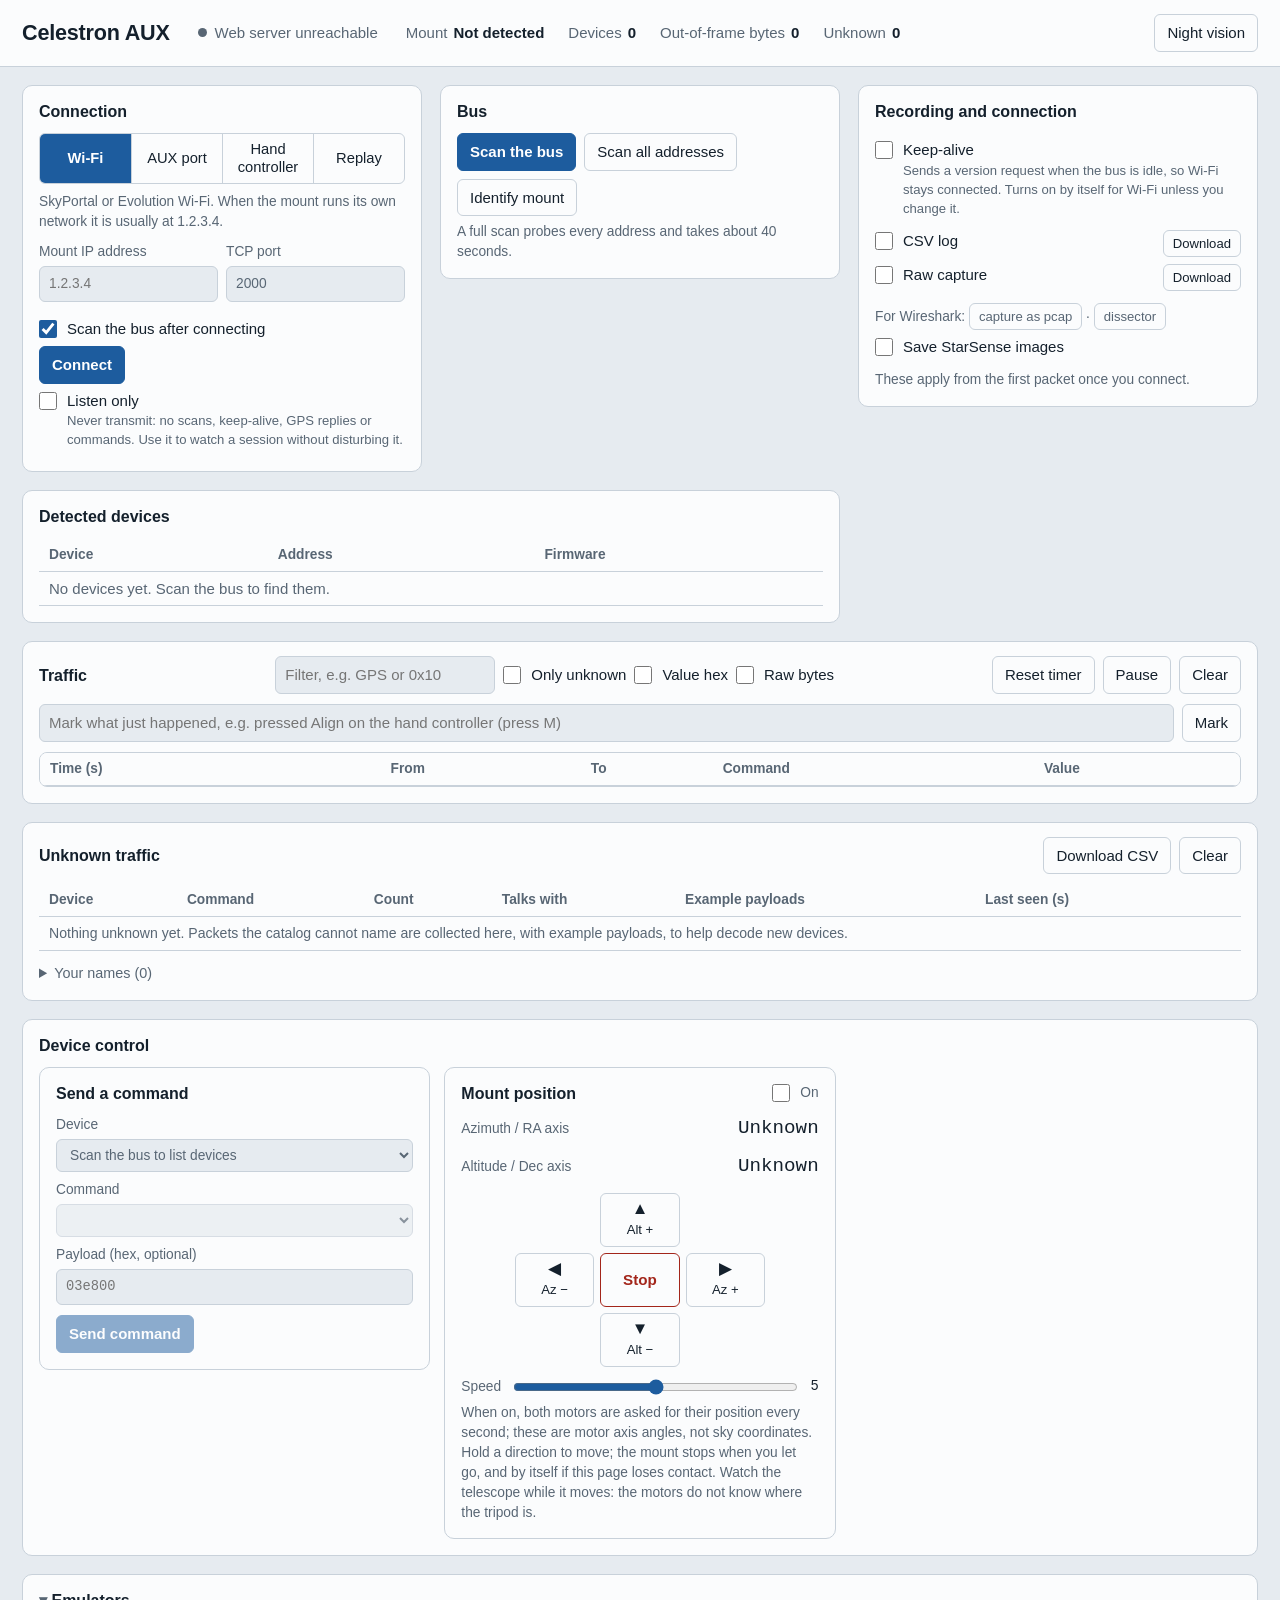
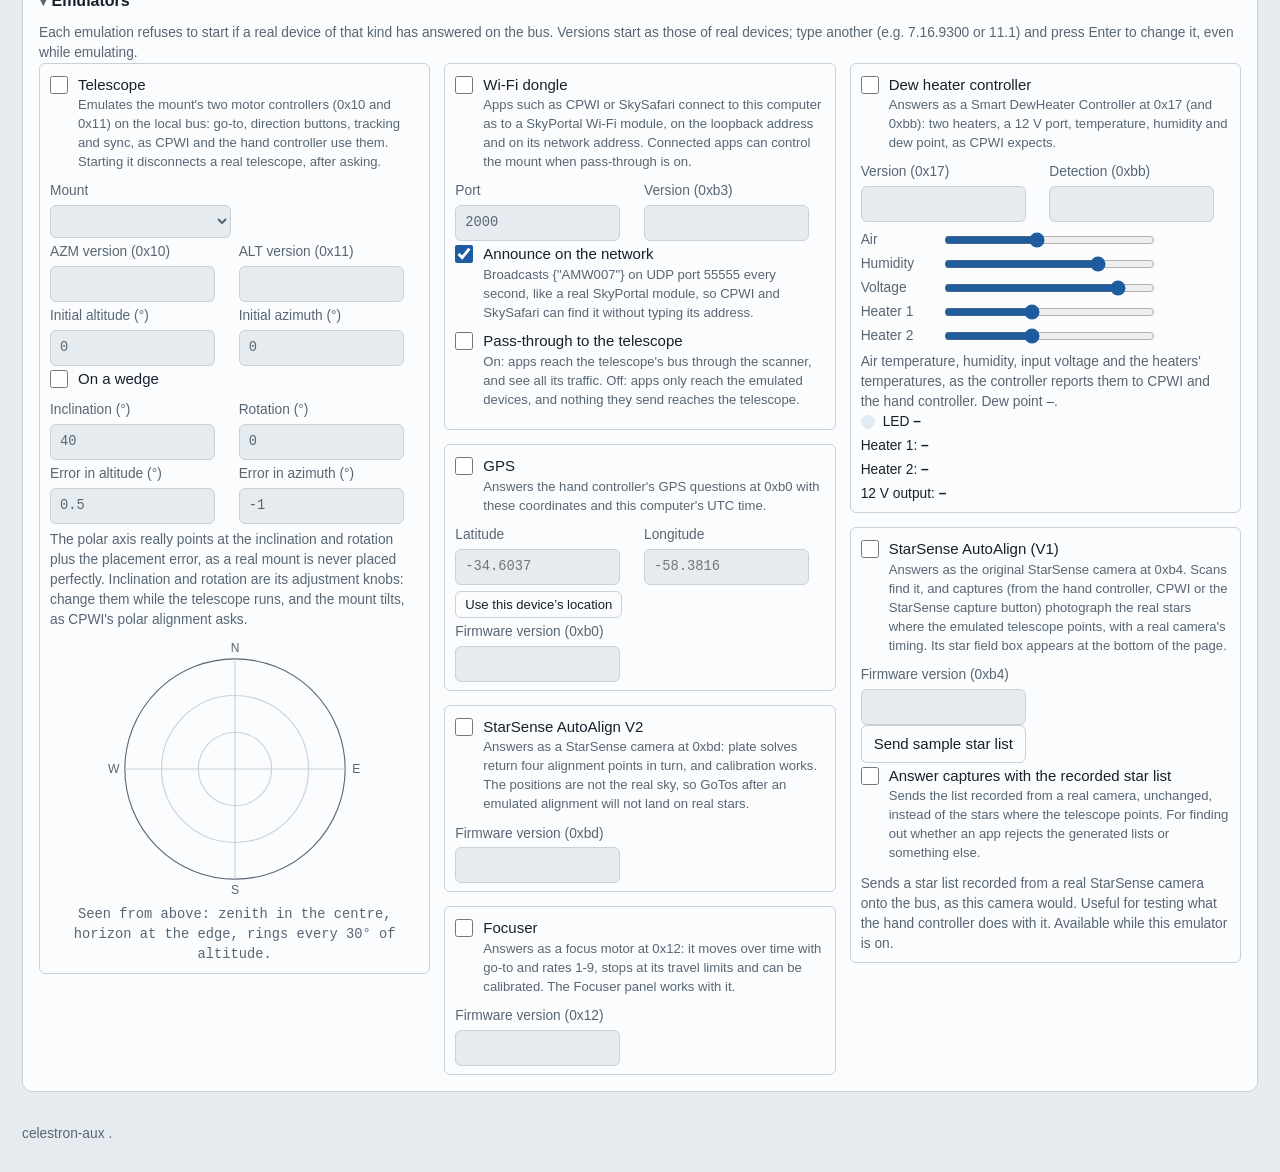
==== celestron_aux/web/static/index.html @ f6083493 "Spheres: compare the emulators' own state with their data on the bus With emulators running, the bus" ====
<!doctype html>
<html lang="en">
<head>
<meta charset="utf-8">
<meta name="viewport" content="width=device-width, initial-scale=1">
<title>Celestron AUX</title>
<style>
  :root {
    color-scheme: light;
    --bg: #e6ebf0;
    --panel: #fbfcfd;
    --ink: #14202c;
    --muted: #586674;
    --line: #c8d1da;
    --accent: #1d5c9e;
    --accent-ink: #ffffff;
    --danger: #a3261b;
    --sky: #0c1828;
    --sky-grid: rgba(150, 180, 215, 0.16);
    --star: #f6f0cf;
    --flag: #9a6200;
    --flag-bg: rgba(214, 150, 20, 0.12);
    --sans: -apple-system, BlinkMacSystemFont, "Segoe UI", Roboto, "Helvetica Neue", Arial, sans-serif;
    --mono: ui-monospace, "SF Mono", Menlo, Consolas, "Liberation Mono", monospace;
    --radius-control: 6px;
    --radius-panel: 10px;
  }
  @media (prefers-color-scheme: dark) {
    :root:not([data-theme="night"]) {
      color-scheme: dark;
      --bg: #0d131a;
      --panel: #141c25;
      --ink: #d9e2ea;
      --muted: #8a98a6;
      --line: #263342;
      --accent: #6ea8e6;
      --accent-ink: #0b1420;
      --danger: #ff8a7a;
      --sky: #04080e;
      --sky-grid: rgba(120, 160, 210, 0.14);
      --star: #fbf6dc;
      --flag: #e8b04f;
      --flag-bg: rgba(232, 176, 79, 0.10);
    }
  }
  /* Red-only palette that keeps the observer's eyes dark-adapted. */
  :root[data-theme="night"] {
    color-scheme: dark;
    --bg: #080000;
    --panel: #120202;
    --ink: #ff5b4a;
    --muted: #a5372c;
    --line: #3b0c08;
    --accent: #ff3a28;
    --accent-ink: #120202;
    --danger: #ff9a8c;
    --sky: #040000;
    --sky-grid: rgba(255, 60, 40, 0.14);
    --star: #ff6a58;
    --flag: #ff8a70;
    --flag-bg: rgba(255, 58, 40, 0.10);
  }

  * { box-sizing: border-box; }
  [hidden] { display: none !important; }
  html { background: var(--bg); }
  body {
    margin: 0;
    background: var(--bg);
    color: var(--ink);
    font: 15px/1.45 var(--sans);
  }
  button, input, select { font: inherit; color: inherit; }
  :focus-visible { outline: 2px solid var(--accent); outline-offset: 2px; }

  .bar {
    display: flex;
    flex-wrap: wrap;
    align-items: center;
    gap: 12px 28px;
    padding: 14px 22px;
    border-bottom: 1px solid var(--line);
    background: var(--panel);
  }
  .bar h1 { margin: 0; font-size: 1.35rem; font-weight: 750; letter-spacing: -0.01em; }
  .conn { display: flex; align-items: center; gap: 8px; color: var(--muted); }
  .conn::before {
    content: ""; width: 9px; height: 9px; border-radius: 50%;
    background: var(--muted);
  }
  .conn.up::before { background: #2f9e57; }
  :root[data-theme="night"] .conn.up::before { background: var(--accent); }
  .facts { display: flex; flex-wrap: wrap; gap: 4px 24px; margin: 0; }
  .facts div { display: flex; gap: 6px; align-items: baseline; }
  .facts dt { color: var(--muted); }
  .facts dd { margin: 0; font-weight: 600; font-variant-numeric: tabular-nums; }
  .bar .theme { margin-left: auto; }

  .layout {
    display: flex; flex-direction: column; gap: 18px;
    padding: 18px 22px 28px; max-width: 1600px; margin: 0 auto;
  }
  .top-row { display: grid; grid-template-columns: repeat(auto-fit, minmax(260px, 1fr)); gap: 18px; align-items: start; }
  .top-row .devices { grid-column: span 2; }
  .group-grid { display: grid; grid-template-columns: repeat(auto-fill, minmax(320px, 1fr)); gap: 14px; align-items: start; }
  .group .group-grid > .panel, .group .group-grid > .emulated-device { background: transparent; margin: 0; }
  /* Emulator cards differ a lot in height: columns let short ones fill the gaps beside tall ones. */
  #emulators-box .group-grid { display: block; columns: 320px; column-gap: 14px; }
  #emulators-box .group-grid > .emulated-device { break-inside: avoid; margin: 0 0 14px; }
  .group h2 { margin-bottom: 12px; }
  #emulators-box > summary { list-style: none; cursor: pointer; }
  #emulators-box > summary::-webkit-details-marker { display: none; }
  #emulators-box > summary h2::before { content: "▾ "; color: var(--muted); }
  #emulators-box:not([open]) > summary h2::before { content: "▸ "; }
  #emulators-box:not([open]) > summary h2 { margin-bottom: 0; }
  #emulators-count { font-weight: 400; color: var(--muted); font-size: 0.9rem; }
  @media (max-width: 860px) {
    .layout { padding: 14px; }
    .top-row .devices { grid-column: auto; }
  }

  .panel {
    background: var(--panel);
    border: 1px solid var(--line);
    border-radius: var(--radius-panel);
    padding: 14px 16px 16px;
  }
  .panel h2 { margin: 0 0 10px; font-size: 1rem; font-weight: 700; }
  .hint { margin: 6px 0 0; color: var(--muted); font-size: 0.86rem; }

  .buttons { display: flex; flex-wrap: wrap; gap: 8px; }
  button {
    border: 1px solid var(--line);
    background: transparent;
    border-radius: var(--radius-control);
    padding: 7px 12px;
    cursor: pointer;
  }
  button:hover:not(:disabled) { border-color: var(--accent); }
  button.primary { background: var(--accent); border-color: var(--accent); color: var(--accent-ink); font-weight: 600; }
  button:disabled { opacity: 0.5; cursor: default; }
  /* Filled buttons would be the brightest thing on screen at night; keep them dim. */
  :root[data-theme="night"] button.primary { background: #3d0905; color: var(--ink); }

  .switch { display: flex; align-items: flex-start; gap: 10px; padding: 6px 0; cursor: pointer; }
  .switch input { width: 18px; height: 18px; margin: 2px 0 0; accent-color: var(--accent); flex: none; }
  .switch small { display: block; color: var(--muted); font-size: 0.82rem; overflow-wrap: anywhere; }

  .fields { display: grid; grid-template-columns: 1fr 1fr; gap: 8px; margin-bottom: 10px; }
  .fields.single { grid-template-columns: 1fr; }
  label.field { display: flex; flex-direction: column; gap: 4px; font-size: 0.86rem; color: var(--muted); }
  input[type="text"], input[type="number"], select {
    width: 100%;
    border: 1px solid var(--line);
    border-radius: var(--radius-control);
    background: var(--bg);
    padding: 7px 9px;
    min-width: 0;
  }
  .mono { font-family: var(--mono); }

  .modes { display: flex; border: 1px solid var(--line); border-radius: var(--radius-control); overflow: hidden; margin-bottom: 8px; }
  .modes label { flex: 1; position: relative; display: flex; }
  .modes input { position: absolute; opacity: 0; pointer-events: none; }
  .modes span { flex: 1; display: flex; align-items: center; justify-content: center; text-align: center; padding: 7px 6px; cursor: pointer; font-size: 0.92rem; line-height: 1.2; }
  .modes label + label span { border-left: 1px solid var(--line); }
  .modes input:checked + span { background: var(--accent); color: var(--accent-ink); font-weight: 600; }
  .modes input:focus-visible + span { outline: 2px solid var(--accent); outline-offset: -2px; }
  :root[data-theme="night"] .modes input:checked + span { background: #3d0905; color: var(--ink); }
  .port-row { display: flex; gap: 8px; align-items: center; justify-content: space-between; margin: 6px 0 2px; }
  .port-row .hint { margin: 0; }
  #mode-hint { margin: 0 0 10px; }
  #connected-text { margin: 0 0 10px; overflow-wrap: anywhere; }

  .sky-frame {
    position: relative;
    aspect-ratio: 4 / 3;
    border-radius: 8px;
    overflow: hidden;
    background: var(--sky);
  }
  .sky-frame canvas { width: 100%; height: 100%; display: block; }
  .sky-empty {
    position: absolute; inset: 0;
    display: flex; align-items: center; justify-content: center;
    padding: 24px; text-align: center;
    color: #8d9cb0;
  }
  :root[data-theme="night"] .sky-empty { color: var(--muted); }
  .sky-head { display: flex; justify-content: space-between; gap: 12px; align-items: baseline; flex-wrap: wrap; }
  .sky-head p { margin: 0 0 10px; color: var(--muted); font-size: 0.9rem; }
  #ss-captures h3 { margin: 18px 0 4px; font-size: 1rem; }
  .spheres { display: grid; grid-template-columns: repeat(2, minmax(0, 1fr)); gap: 14px; }
  @media (max-width: 700px) { .spheres { grid-template-columns: minmax(0, 1fr); } }
  .spheres figure { margin: 0; }
  .spheres svg { width: 100%; height: auto; display: block; touch-action: none; cursor: grab; border-radius: 8px; background: #070b16; }
  .spheres figcaption { font-size: 0.84rem; color: var(--muted); margin-top: 6px; min-height: 2.6em; }
  .sphere-source { display: flex; align-items: center; gap: 12px; flex-wrap: wrap; margin: 0 0 12px; }
  .source-tag { font-size: 0.8rem; font-weight: 600; padding: 3px 10px; border-radius: 999px; white-space: nowrap; }
  .source-tag.emulator { color: #FAC775; background: rgba(239,159,39,0.14); border: 1px solid rgba(239,159,39,0.45); }
  .source-tag.bus { color: #B5D4F4; background: rgba(55,138,221,0.16); border: 1px solid rgba(55,138,221,0.5); }
  .source-tag.real { color: #9FE1CB; background: rgba(93,202,165,0.14); border: 1px solid rgba(93,202,165,0.45); }
  .sphere-source small { color: var(--muted); font-size: 0.84rem; flex: 1; min-width: 200px; }
  .source-slide { position: relative; display: inline-grid; grid-template-columns: 1fr 1fr; padding: 3px; border-radius: 999px;
                  background: #0b1020; border: 1px solid var(--border, #2a3247); }
  .source-slide button { position: relative; z-index: 1; border: 0; background: none; color: var(--muted); font: inherit;
                         font-size: 0.84rem; padding: 4px 14px; cursor: pointer; border-radius: 999px; }
  .source-slide button[aria-checked="true"] { color: #fff; }
  .source-slide .thumb { position: absolute; top: 3px; bottom: 3px; left: 3px; width: calc(50% - 3px); border-radius: 999px;
                         background: #7a5216; transition: transform 0.2s ease; }
  .source-slide.bus .thumb { transform: translateX(100%); background: #2b4f80; }
  .sphere-legend { display: flex; flex-wrap: wrap; gap: 14px; font-size: 0.84rem; color: var(--muted); margin: 10px 0; }
  .sphere-legend i { display: inline-block; width: 16px; height: 0; margin-right: 6px; vertical-align: 3px; }
  .sphere-legend i.square { width: 9px; height: 9px; border: 2px solid #EF9F27; vertical-align: -1px; }
  .sphere-legend i.arrow { border-top: 2px solid #EF9F27; }
  .capture-grid { display: grid; grid-template-columns: repeat(2, minmax(0, 1fr)); gap: 14px; margin-top: 10px; }
  @media (max-width: 700px) { .capture-grid { grid-template-columns: minmax(0, 1fr); } }
  .capture-card { margin: 0; border: 1px solid var(--line); border-radius: 8px; padding: 8px; background: var(--panel); }
  .capture-card canvas { width: 100%; height: auto; aspect-ratio: 4 / 3; display: block; border-radius: 6px; }
  .capture-card figcaption { font-size: 0.84rem; color: var(--muted); margin: 6px 0; overflow-wrap: anywhere; }
  .capture-card figcaption b { color: var(--ink); }
  .capture-card .warn { color: var(--danger); }

  table { width: 100%; border-collapse: collapse; }
  th, td { text-align: left; padding: 6px 10px; border-bottom: 1px solid var(--line); vertical-align: top; }
  th { font-weight: 600; color: var(--muted); font-size: 0.86rem; background: var(--panel); }
  td.num, .addr { font-family: var(--mono); font-size: 0.86rem; }
  .addr { color: var(--muted); margin-left: 4px; }
  .empty-row td { color: var(--muted); }

  .toolbar { display: flex; flex-wrap: wrap; gap: 8px; align-items: center; margin-bottom: 10px; }
  .toolbar h2 { margin: 0 auto 0 0; }
  .toolbar input[type="text"] { width: 220px; }
  .log { max-height: 60vh; overflow: auto; overflow-anchor: none; border: 1px solid var(--line); border-radius: 8px; }
  #to-latest { border-color: var(--accent); color: var(--accent); }
  .log thead th { position: sticky; top: 0; z-index: 1; }
  .log td { font-size: 0.88rem; }
  .log th, .log td { white-space: nowrap; }  /* one line per message */
  .log td.t { font-family: var(--mono); font-variant-numeric: tabular-nums; white-space: nowrap; color: var(--muted); }
  .log td.v { font-family: var(--mono); word-break: break-word; white-space: normal; min-width: 12ch; }
  .log .raw, .log .hex { font-family: var(--mono); color: var(--muted); word-break: break-all; display: none; }
  body.show-raw .log .raw, body.show-hex .log .hex { display: table-cell; }
  .dir { font-size: 0.78rem; padding: 1px 6px; border-radius: 4px; border: 1px solid var(--line); white-space: nowrap; }
  .dir.tx { border-color: var(--accent); color: var(--accent); }
  tr.corrupt td { color: var(--danger); }
  tr.note td { color: var(--muted); font-style: italic; }
  tr.unknown td { background: var(--flag-bg); }
  tr.unknown td:first-child { box-shadow: inset 3px 0 0 var(--flag); }
  .badge { font-size: 0.78rem; padding: 2px 8px; border-radius: 999px; border: 1px solid var(--flag); color: var(--flag); white-space: nowrap; }
  .setting-row { display: flex; align-items: flex-start; justify-content: space-between; gap: 8px; }
  .setting-row .switch { flex: 1; }
  .link-button { padding: 3px 9px; font-size: 0.82rem; margin-top: 6px; }
  #replay-fields input[type="file"] { width: 100%; font-size: 0.86rem; }
  .discoveries td { font-size: 0.88rem; }
  .discoveries .payloads { font-family: var(--mono); font-size: 0.82rem; color: var(--muted); white-space: normal; word-break: break-all; }
  .discoveries .payloads b { font-family: var(--sans); font-weight: 600; color: var(--ink); }
  .discoveries-wrap { overflow-x: auto; }

  .positions { display: grid; gap: 10px; margin: 0 0 6px; }
  .positions div { display: grid; grid-template-columns: 1fr auto; align-items: baseline; column-gap: 8px; }
  .positions dt { color: var(--muted); font-size: 0.86rem; }
  .positions dd { margin: 0; font-family: var(--mono); font-size: 1.2rem; font-variant-numeric: tabular-nums; text-align: right; }
  .positions .age { grid-column: 1 / -1; font-family: var(--sans); font-size: 0.78rem; color: var(--muted); }
  .pad {
    display: grid;
    grid-template-columns: repeat(3, 1fr);
    grid-template-areas: ". up ." "left stop right" ". down .";
    gap: 6px;
    max-width: 250px;
    margin: 12px auto 10px;
    border-radius: var(--radius-control);
  }
  .pad button {
    min-height: 54px;
    display: flex; flex-direction: column; align-items: center; justify-content: center; gap: 2px;
    font-size: 0.82rem;
    touch-action: none; user-select: none; -webkit-user-select: none;
  }
  .pad .arrow { font-size: 1.05rem; line-height: 1; }
  .pad-up { grid-area: up; } .pad-down { grid-area: down; } .pad-left { grid-area: left; } .pad-right { grid-area: right; }
  .pad-stop { grid-area: stop; border-color: var(--danger); color: var(--danger); font-weight: 700; font-size: 0.95rem !important; }
  .pad button.active { background: var(--accent); border-color: var(--accent); color: var(--accent-ink); }
  :root[data-theme="night"] .pad button.active { background: #3d0905; color: var(--ink); }
  .rate-row { display: flex; align-items: center; gap: 10px; font-size: 0.86rem; color: var(--muted); }
  .rate-row input { flex: 1; accent-color: var(--accent); }
  .rate-row output { font-family: var(--mono); color: var(--ink); min-width: 1ch; }

  .panel-head { display: flex; align-items: center; justify-content: space-between; gap: 10px; margin-bottom: 10px; }
  .panel-head h2 { margin: 0; }
  .panel-head .switch { padding: 0; align-items: center; font-size: 0.86rem; color: var(--muted); }
  .panel-head .switch input { margin: 0; }
  .inactive { opacity: 0.45; }
  .readouts { display: grid; gap: 6px; margin: 0; }
  .readouts div { display: flex; justify-content: space-between; align-items: baseline; gap: 10px; }
  .readouts dt { color: var(--muted); font-size: 0.86rem; }
  .readouts dd { margin: 0; font-family: var(--mono); font-variant-numeric: tabular-nums; text-align: right; white-space: nowrap; }

  .focus-row { display: grid; grid-template-columns: 1fr 1fr 1fr; gap: 6px; margin: 12px 0 10px; }
  .focus-row button { min-height: 48px; font-size: 1.2rem; touch-action: none; user-select: none; -webkit-user-select: none; }
  .focus-row button.active { background: var(--accent); border-color: var(--accent); color: var(--accent-ink); }
  :root[data-theme="night"] .focus-row button.active { background: #3d0905; color: var(--ink); }
  .focus-row .pad-stop { grid-area: auto; font-size: 0.95rem; }
  .goto-row { display: flex; gap: 8px; align-items: flex-end; margin-top: 10px; }
  .goto-row .field { flex: 1; }
  .mark-row { display: flex; gap: 8px; margin-bottom: 10px; }
  .mark-row input { flex: 1; }
  tr.mark td { font-weight: 600; color: var(--ink); }
  tr.mark td:first-child { box-shadow: inset 3px 0 0 var(--accent); }
  .mark-badge { font-size: 0.78rem; padding: 1px 6px; border-radius: 4px; background: var(--accent); color: var(--accent-ink); }
  :root[data-theme="night"] .mark-badge { background: #3d0905; color: var(--ink); }
  .name-editor td { background: var(--bg); }
  .name-editor .fields { grid-template-columns: repeat(auto-fit, minmax(180px, 1fr)); margin: 4px 0 8px; }
  .names-list { margin-top: 12px; }
  .names-list summary { cursor: pointer; color: var(--muted); font-size: 0.9rem; }
  .names-list table { margin-top: 6px; }
  .warning { color: var(--danger); }

  .emulated-device { border: 1px solid var(--line); border-radius: var(--radius-control); padding: 8px 10px; margin-bottom: 8px; }
  .emulated-device .switch { padding-top: 2px; }
  .field.version { margin-top: 4px; }
  .field.version input { font-family: var(--mono); max-width: 12em; }
  .emulated-device .fields { margin: 0; }
  .dir.wifi { border-color: var(--flag); color: var(--flag); }
  .dew-controls { margin-top: 8px; }
  .dew-heater { border-top: 1px solid var(--line); padding-top: 8px; margin-top: 8px; }
  #dew-controls > .panel-head { border-top: 1px solid var(--line); padding-top: 8px; margin-top: 8px; }
  .dew-slider { display: grid; grid-template-columns: 5.2em 1fr 4.6em; margin: 4px 0; }
  .dew-slider input { min-width: 0; }
  .dew-slider output { text-align: right; white-space: nowrap; }
  .dew-status { display: grid; grid-template-columns: auto 1fr; gap: 4px 8px; align-items: center; font-size: 0.86rem; }
  .dew-status span:nth-child(n+3) { grid-column: 1 / -1; }
  .dew-led { width: 14px; height: 14px; border-radius: 50%; border: 1px solid var(--accent);
             background: var(--accent); opacity: 0.1; transition: opacity 0.2s, box-shadow 0.2s; }
  #mount-sky { display: block; width: 100%; max-width: 260px; margin: 10px auto 4px; }
  #mount-sky .ring { fill: none; stroke: var(--line); }
  #mount-sky .horizon { fill: var(--panel-2, transparent); stroke: var(--muted); }
  #mount-sky .label { fill: var(--muted); font-size: 11px; text-anchor: middle; dominant-baseline: central; }
  #mount-sky .trail { fill: none; stroke: var(--accent); stroke-width: 1.5; opacity: 0.6; }
  #mount-sky .scope { fill: var(--accent); }
  #mount-sky .scope.below { fill: none; stroke: var(--accent); stroke-width: 2; }
  #mount-sky .target { fill: none; stroke: var(--flag); stroke-width: 2; }
  #mount-readout { text-align: center; font-family: var(--mono); }
  .emulated-device h3 { margin: 2px 0 8px; font-size: 1rem; font-weight: 400; }

  .site-footer {
    max-width: 1500px;
    margin: 0 auto;
    padding: 4px 22px 28px;
    color: var(--muted);
    font-size: 0.86rem;
  }
  .site-footer p { margin: 0; }

  .toast {
    position: fixed; left: 50%; bottom: 18px; transform: translateX(-50%);
    max-width: min(560px, calc(100vw - 32px));
    background: var(--ink); color: var(--panel);
    padding: 10px 16px; border-radius: 8px;
    opacity: 0; pointer-events: none;
    transition: opacity 0.2s;
  }
  .toast.visible { opacity: 1; }
  .toast.error { background: var(--danger); color: #fff; }
  @media (prefers-reduced-motion: reduce) { .toast { transition: none; } }
</style>
</head>
<body>
<header class="bar">
  <h1>Celestron AUX</h1>
  <span id="conn" class="conn">Not connected</span>
  <dl class="facts">
    <div><dt>Mount</dt><dd id="mount">Not detected</dd></div>
    <div><dt>Devices</dt><dd id="device-count">0</dd></div>
    <div><dt>Out-of-frame bytes</dt><dd id="oof">0</dd></div>
    <div><dt>Unknown</dt><dd id="unknown-count">0</dd></div>
  </dl>
  <span id="listen-badge" class="badge" hidden>Listen only</span>
  <button id="theme" class="theme" type="button" aria-pressed="false">Night vision</button>
</header>

<main class="layout">
  <div class="top-row">
<section class="panel" aria-labelledby="connection-title">
      <h2 id="connection-title">Connection</h2>
      <div id="connect-form">
        <div class="modes" role="radiogroup" aria-label="How this computer reaches the mount">
          <label><input type="radio" name="mode" value="wifi" checked><span>Wi-Fi</span></label>
          <label><input type="radio" name="mode" value="serial"><span>AUX port</span></label>
          <label><input type="radio" name="mode" value="hc"><span>Hand controller</span></label>
          <label><input type="radio" name="mode" value="replay"><span>Replay</span></label>
        </div>
        <p id="mode-hint" class="hint"></p>
        <div id="wifi-fields" class="fields">
          <label class="field">Mount IP address<input id="wifi-host" type="text" inputmode="decimal" placeholder="1.2.3.4" autocomplete="off"></label>
          <label class="field">TCP port<input id="wifi-port" type="number" min="1" max="65535" value="2000"></label>
        </div>
        <div id="serial-fields" class="fields single" hidden>
          <label class="field">Serial port<select id="serial-select"></select></label>
          <label class="field" id="serial-other-field" hidden>Port name<input id="serial-other" class="mono" type="text" placeholder="COM3 or /dev/cu.usbserial-1" autocomplete="off"></label>
          <div class="port-row"><p id="ports-note" class="hint"></p><button id="refresh-ports" type="button">Refresh</button></div>
        </div>
        <div id="replay-fields" class="fields single" hidden>
          <label class="field">Capture file<input id="replay-file" type="file" accept=".txt,text/plain"></label>
          <label class="field">Speed<select id="replay-speed">
            <option value="1">Real time</option>
            <option value="4">4× faster</option>
            <option value="16">16× faster</option>
            <option value="1000">As fast as possible</option>
          </select></label>
        </div>
        <label class="switch" id="scan-on-connect-row"><input id="scan-on-connect" type="checkbox" checked><span>Scan the bus after connecting</span></label>
        <button id="connect" class="primary" type="button">Connect</button>
      </div>
      <div id="connected-view" hidden>
        <p id="connected-text"></p>
        <button id="disconnect" type="button">Disconnect</button>
      </div>
      <label class="switch"><input type="checkbox" data-setting="listen_only">
        <span>Listen only<small>Never transmit: no scans, keep-alive, GPS replies or commands. Use it to watch a session without disturbing it.</small></span></label>
    </section>
<section class="panel" aria-labelledby="bus-title">
      <h2 id="bus-title">Bus</h2>
      <div class="buttons">
        <button id="scan" class="primary" type="button" data-transmits>Scan the bus</button>
        <button id="scan-all" type="button" data-transmits>Scan all addresses</button>
        <button id="identify" type="button" data-transmits>Identify mount</button>
      </div>
      <p id="scan-note" class="hint">A full scan probes every address and takes about 40 seconds.</p>
    </section>
<section class="panel" aria-labelledby="switches-title">
      <h2 id="switches-title">Recording and connection</h2>
      <label class="switch"><input type="checkbox" data-setting="keepalive">
        <span>Keep-alive<small>Sends a version request when the bus is idle, so Wi-Fi stays connected. Turns on by itself for Wi-Fi unless you change it.</small></span></label>
      <div class="setting-row">
        <label class="switch"><input type="checkbox" data-setting="csv">
          <span>CSV log<small id="csv-path"></small></span></label>
        <button class="link-button" type="button" data-download="csv">Download</button>
      </div>
      <div class="setting-row">
        <label class="switch"><input type="checkbox" data-setting="raw">
          <span>Raw capture<small id="raw-path"></small></span></label>
        <button class="link-button" type="button" data-download="raw">Download</button>
      </div>
      <p class="hint">For Wireshark: <button class="link-button" type="button" data-download="pcap"
        title="The raw capture as a pcap file, one record per frame">capture as pcap</button> ·
        <button class="link-button" type="button" data-download="dissector"
        title="A Lua dissector that names devices and commands; copy it into Wireshark's personal Lua plugins folder">dissector</button></p>
      <label class="switch"><input type="checkbox" data-setting="images">
        <span>Save StarSense images<small id="image-dir"></small></span></label>
      <p id="pre-connect-hint" class="hint">These apply from the first packet once you connect.</p>
    </section>
<section class="panel devices" aria-labelledby="devices-title">
    <h2 id="devices-title">Detected devices</h2>
    <table>
      <thead><tr><th>Device</th><th>Address</th><th>Firmware</th></tr></thead>
      <tbody id="devices"><tr class="empty-row"><td colspan="3">No devices yet. Scan the bus to find them.</td></tr></tbody>
    </table>
  </section>
  </div>

<section class="panel traffic" aria-labelledby="traffic-title">
    <div class="toolbar">
      <h2 id="traffic-title">Traffic</h2>
      <input id="filter" type="text" placeholder="Filter, e.g. GPS or 0x10" aria-label="Filter traffic">
      <label class="switch"><input id="only-unknown" type="checkbox"><span>Only unknown</span></label>
      <label class="switch"><input id="show-hex" type="checkbox"><span>Value hex</span></label>
      <label class="switch"><input id="show-raw" type="checkbox"><span>Raw bytes</span></label>
      <button id="to-latest" type="button" style="visibility: hidden">Newer messages</button>
      <button id="reset-clock" type="button" data-needs-connection title="Restart the time column at zero">Reset timer</button>
      <button id="pause" type="button" aria-pressed="false">Pause</button>
      <button id="clear" type="button">Clear</button>
    </div>
    <div class="mark-row">
      <input id="mark-text" type="text" maxlength="200" autocomplete="off"
        placeholder="Mark what just happened, e.g. pressed Align on the hand controller (press M)" aria-label="Mark what just happened">
      <button id="mark" type="button">Mark</button>
    </div>
    <div id="log" class="log">
      <table>
        <thead><tr><th>Time (s)</th><th></th><th>From</th><th>To</th><th>Command</th><th>Value</th><th class="hex">Value (hex)</th><th class="raw">Raw</th></tr></thead>
        <tbody id="traffic"></tbody>
      </table>
    </div>
  </section>

<section class="panel unknown-panel" aria-labelledby="unknown-title">
    <div class="toolbar">
      <h2 id="unknown-title">Unknown traffic</h2>
      <button type="button" data-download="unknown">Download CSV</button>
      <button id="clear-unknown" type="button">Clear</button>
    </div>
    <div class="discoveries-wrap">
      <table class="discoveries">
        <thead><tr><th>Device</th><th>Command</th><th>Count</th><th>Talks with</th><th>Example payloads</th><th>Last seen (s)</th><th></th></tr></thead>
        <tbody id="discoveries"><tr class="empty-row"><td colspan="7">Nothing unknown yet. Packets the catalog cannot name are collected here, with example payloads, to help decode new devices.</td></tr></tbody>
      </table>
    </div>
    <details class="names-list">
      <summary>Your names (<span id="names-count">0</span>)</summary>
      <p id="names-path" class="hint"></p>
      <table>
        <thead><tr><th>Device</th><th>Command</th><th>Your name</th><th></th></tr></thead>
        <tbody id="names"><tr class="empty-row"><td colspan="4">None yet. Use Name it on unknown traffic.</td></tr></tbody>
      </table>
    </details>
  </section>

<section class="panel group" aria-labelledby="control-title">
  <h2 id="control-title">Device control</h2>
  <div class="group-grid">
<section class="panel" aria-labelledby="send-title">
      <h2 id="send-title">Send a command</h2>
      <div class="fields single">
        <label class="field">Device<select id="send-device"><option value="">Scan the bus to list devices</option></select></label>
        <label class="field">Command<select id="send-command" disabled></select></label>
        <label class="field" id="custom-command-field" hidden>Command code (hex)<input id="custom-command" class="mono" type="text" placeholder="05" autocomplete="off"></label>
        <label class="field">Payload (hex, optional)<input id="payload" class="mono" type="text" placeholder="03e800" autocomplete="off"></label>
      </div>
      <button id="send" class="primary" type="button" disabled>Send command</button>
    </section>
<section class="panel" aria-labelledby="motion-title">
      <div class="panel-head">
        <h2 id="motion-title">Mount position</h2>
        <label class="switch"><input type="checkbox" data-setting="motion_enabled"><span>On</span></label>
      </div>
      <div id="motion-body">
      <dl class="positions">
        <div><dt>Azimuth / RA axis</dt><dd id="pos-azm">Unknown</dd><dd class="age" id="age-azm"></dd></div>
        <div><dt>Altitude / Dec axis</dt><dd id="pos-alt">Unknown</dd><dd class="age" id="age-alt"></dd></div>
      </dl>
      <div id="pad" class="pad" tabindex="0" role="group" aria-label="Move the mount. Hold a direction, or use the arrow keys while this pad has focus.">
        <button class="pad-up" type="button" data-axis="alt" data-dir="1" data-transmits><span class="arrow" aria-hidden="true">▲</span>Alt +</button>
        <button class="pad-left" type="button" data-axis="azm" data-dir="-1" data-transmits><span class="arrow" aria-hidden="true">◀</span>Az −</button>
        <button id="stop-motion" class="pad-stop" type="button" data-transmits>Stop</button>
        <button class="pad-right" type="button" data-axis="azm" data-dir="1" data-transmits><span class="arrow" aria-hidden="true">▶</span>Az +</button>
        <button class="pad-down" type="button" data-axis="alt" data-dir="-1" data-transmits><span class="arrow" aria-hidden="true">▼</span>Alt −</button>
      </div>
      <label class="rate-row">Speed<input id="rate" type="range" min="1" max="9" value="5"><output id="rate-value" for="rate">5</output></label>
      <p class="hint">When on, both motors are asked for their position every second; these are motor axis angles, not sky coordinates. Hold a direction to move; the mount stops when you let go, and by itself if this page loses contact. Watch the telescope while it moves: the motors do not know where the tripod is.</p>
      </div>
    </section>
<section id="focuser-panel" class="panel" aria-labelledby="focuser-title" hidden>
      <div class="panel-head">
        <h2 id="focuser-title">Focuser</h2>
        <label class="switch"><input type="checkbox" data-setting="focuser_polling"><span>On</span></label>
      </div>
      <dl id="focuser-body" class="readouts">
        <div><dt>Position</dt><dd id="focuser-position">Unknown</dd></div>
        <div><dt>Motion</dt><dd id="focuser-moving">Unknown</dd></div>
        <div><dt>Travel limits</dt><dd id="focuser-limits">Unknown</dd></div>
      </dl>
      <div id="focuser-controls">
        <div class="focus-row" role="group" aria-label="Move the focuser. Hold a button to move.">
          <button type="button" data-axis="focus" data-dir="-1" data-transmits aria-label="Focus minus">−</button>
          <button id="focus-stop" class="pad-stop" type="button" data-transmits>Stop</button>
          <button type="button" data-axis="focus" data-dir="1" data-transmits aria-label="Focus plus">+</button>
        </div>
        <label class="rate-row">Speed<input id="focus-rate" type="range" min="1" max="9" value="5"><output id="focus-rate-value" for="focus-rate">5</output></label>
        <div class="goto-row">
          <label class="field">Go to position<input id="focus-target" type="number" min="0" step="1" placeholder="e.g. 30000"></label>
          <button id="focus-goto" type="button" data-transmits>Go</button>
        </div>
      </div>
      <p class="hint"><span id="focuser-age"></span> When on, the focuser is asked for its position every second. Hold − or + to move; it stops when you let go, and by itself if this page loses contact.</p>
    </section>
<section id="gps-panel" class="panel" aria-labelledby="gps-status-title" hidden>
      <div class="panel-head">
        <h2 id="gps-status-title">GPS</h2>
        <label class="switch"><input type="checkbox" data-setting="gps_polling"><span>On</span></label>
      </div>
      <dl id="gps-body" class="readouts">
        <div><dt>Status</dt><dd id="gps-linked">Unknown</dd></div>
        <div><dt>Time valid</dt><dd id="gps-time-valid">Unknown</dd></div>
        <div><dt>Latitude</dt><dd id="gps-lat">Unknown</dd></div>
        <div><dt>Longitude</dt><dd id="gps-lon">Unknown</dd></div>
        <div><dt>Date and time (UTC)</dt><dd id="gps-utc">Unknown</dd></div>
        <div><dt>Satellites</dt><dd id="gps-sats">Unknown</dd></div>
      </dl>
      <p class="hint"><span id="gps-age"></span> When on, the GPS is asked for its status every 5 seconds. Satellite figures are the two counts the GPS reports.</p>
    </section>
    <section id="dew-panel" class="panel" aria-labelledby="dew-control-title" hidden>
      <div class="panel-head">
        <h2 id="dew-control-title">Dew heater</h2>
        <label class="switch"><input type="checkbox" data-setting="dew_polling"><span>On</span></label>
      </div>
      <dl id="dew-body" class="readouts">
        <div><dt>Input</dt><dd id="dew-input">Unknown</dd></div>
        <div><dt>Air</dt><dd id="dew-air">Unknown</dd></div>
        <div><dt>Dew point</dt><dd id="dew-dewpoint">Unknown</dd></div>
      </dl>
      <div id="dew-controls">
        <div class="dew-heater">
          <div class="panel-head"><b>Heater 1</b><label class="switch"><input type="checkbox" data-dew-output="0" data-transmits><span>On</span></label></div>
          <p class="hint" id="dew-heater-reading-0">Unknown</p>
          <div class="fields">
            <label class="field version">Mode<select data-dew-mode="0" data-transmits><option value="automatic">Automatic</option><option value="manual">Manual</option></select></label>
            <label class="field version"><span data-dew-level-label="0">Aggressiveness</span><input type="number" data-dew-level="0" min="1" max="10" step="1" data-transmits></label>
          </div>
        </div>
        <div class="dew-heater">
          <div class="panel-head"><b>Heater 2</b><label class="switch"><input type="checkbox" data-dew-output="1" data-transmits><span>On</span></label></div>
          <p class="hint" id="dew-heater-reading-1">Unknown</p>
          <div class="fields">
            <label class="field version">Mode<select data-dew-mode="1" data-transmits><option value="automatic">Automatic</option><option value="manual">Manual</option></select></label>
            <label class="field version"><span data-dew-level-label="1">Aggressiveness</span><input type="number" data-dew-level="1" min="1" max="10" step="1" data-transmits></label>
          </div>
        </div>
        <div class="panel-head"><b>12 V output</b><label class="switch"><input type="checkbox" data-dew-output="2" data-transmits><span>On</span></label></div>
        <label class="rate-row">LED<input id="dew-led-control" type="range" min="0" max="255" value="128" data-transmits><output id="dew-led-control-value">–</output></label>
      </div>
      <p class="hint"><span id="dew-age"></span> When on, the controller is asked for its readings every 2 seconds. It does not report whether a heater is switched on, so the switches show the last command seen on the bus; ports 0 and 1 are taken to be the heaters.</p>
    </section>

    <section id="plate-solve-panel" class="panel" aria-labelledby="plate-solve-title" hidden>
      <h2 id="plate-solve-title">StarSense AutoAlign V2</h2>
      <div class="buttons"><button id="plate-solve" class="primary" type="button" data-transmits>Take a plate solve</button></div>
      <dl class="readouts">
        <div><dt>Result</dt><dd id="solve-status">None yet</dd></div>
        <div><dt>Camera sees</dt><dd id="solve-camera">–</dd></div>
        <div><dt>Telescope</dt><dd id="solve-telescope">–</dd></div>
        <div><dt>Image rotation</dt><dd id="solve-rotation">–</dd></div>
        <div><dt>Calibrated</dt><dd id="solve-calibrated">Unknown</dd></div>
      </dl>
      <p class="hint">A solve takes several seconds. RA/Dec are J2000, as CPWI uses them; "Telescope" is the solve moved by the camera's calibrated offset.</p>
    </section>

    <section id="starsense-panel" class="panel" aria-labelledby="ss-title" hidden>
      <h2 id="ss-title">StarSense</h2>
      <div class="buttons">
        <button id="ss-capture" class="primary" type="button" data-transmits>Take a StarSense capture</button>
      </div>
      <p class="hint">A capture takes about 15 seconds; the star field updates when the list arrives.</p>
    </section>
  </div>
</section>

<section class="panel group" aria-labelledby="emulators-title">
  <details id="emulators-box" open>
    <summary><h2 id="emulators-title">Emulators <span id="emulators-count" class="count"></span></h2></summary>
    <p class="hint">Each emulation refuses to start if a real device of that kind has answered on the bus. Versions start as those of real devices; type another (e.g. 7.16.9300 or 11.1) and press Enter to change it, even while emulating.</p>
    <div class="group-grid">
<div class="emulated-device">
          <label class="switch"><input id="mount-enable" type="checkbox">
            <span>Telescope<small>Emulates the mount's two motor controllers (0x10 and 0x11) on the local bus: go-to, direction buttons, tracking and sync, as CPWI and the hand controller use them. Starting it disconnects a real telescope, after asking.</small></span></label>
          <p id="mount-locked" class="hint" hidden>The setup is fixed while the telescope runs, except the polar axis knobs (inclination and rotation). To change the mount, the wedge, the starting position or the placement error, switch it off, change them, and switch it on again.</p>
          <div class="fields"><label class="field version">Mount<select id="mount-model"></select></label></div>
          <div class="fields">
            <label class="field version">AZM version (0x10)<input id="mount-azm-version" type="text" autocomplete="off"></label>
            <label class="field version">ALT version (0x11)<input id="mount-alt-version" type="text" autocomplete="off"></label>
          </div>
          <div class="fields">
            <label class="field version">Initial altitude (°)<input id="mount-alt" type="number" step="any" min="-90" max="90" value="0"></label>
            <label class="field version">Initial azimuth (°)<input id="mount-az" type="number" step="any" value="0"></label>
          </div>
          <label class="switch"><input id="mount-wedge" type="checkbox">
            <span id="mount-wedge-title">On a wedge<small id="mount-wedge-hint"></small></span></label>
          <div id="mount-wedge-fields">
            <div class="fields">
              <label class="field version" id="mount-inclination-label">Inclination (°)<input id="mount-inclination" type="number" step="0.05" min="0" max="90" value="40"></label>
              <label class="field version">Rotation (°)<input id="mount-rotation" type="number" step="0.05" value="0"></label>
            </div>
            <div class="fields">
              <label class="field version">Error in altitude (°)<input id="mount-error-alt" type="number" step="any" min="-10" max="10" value="0.5"></label>
              <label class="field version">Error in azimuth (°)<input id="mount-error-az" type="number" step="any" min="-10" max="10" value="-1"></label>
            </div>
            <p class="hint">The polar axis really points at the inclination and rotation plus the placement error, as a real mount is never placed perfectly. Inclination and rotation are its adjustment knobs: change them while the telescope runs, and the mount tilts, as CPWI's polar alignment asks.</p>
          </div>
          <svg id="mount-sky" viewBox="-118 -118 236 236" role="img" aria-label="Where the emulated telescope points">
            <circle class="horizon" r="100"></circle><circle class="ring" r="66.7"></circle><circle class="ring" r="33.3"></circle>
            <line class="ring" x1="-100" y1="0" x2="100" y2="0"></line><line class="ring" x1="0" y1="-100" x2="0" y2="100"></line>
            <text class="label" x="0" y="-110">N</text><text class="label" x="110" y="0">E</text>
            <text class="label" x="0" y="110">S</text><text class="label" x="-110" y="0">W</text>
            <polyline id="mount-trail" class="trail" points=""></polyline>
            <circle id="mount-target" class="target" r="6" visibility="hidden"></circle>
            <circle id="mount-dot" class="scope" r="5" visibility="hidden"></circle>
          </svg>
          <p id="mount-readout" class="hint">Seen from above: zenith in the centre, horizon at the edge, rings every 30° of altitude.</p>
        </div>
        <div class="emulated-device">
          <label class="switch"><input id="wifi-enable" type="checkbox">
            <span>Wi-Fi dongle<small>Apps such as CPWI or SkySafari connect to this computer as to a SkyPortal Wi-Fi module, on the loopback address and on its network address. Connected apps can control the mount when pass-through is on.</small></span></label>
          <div class="fields">
            <label class="field version">Port<input id="wifi-port-number" type="number" min="1" max="65535" value="2000"></label>
            <label class="field version">Version (0xb3)<input type="text" data-version="wifi:179" autocomplete="off"></label>
          </div>
          <label class="switch"><input id="wifi-announce" type="checkbox" checked>
            <span>Announce on the network<small>Broadcasts {"AMW007"} on UDP port 55555 every second, like a real SkyPortal module, so CPWI and SkySafari can find it without typing its address.</small></span></label>
          <label class="switch"><input id="wifi-passthrough" type="checkbox">
            <span>Pass-through to the telescope<small>On: apps reach the telescope's bus through the scanner, and see all its traffic. Off: apps only reach the emulated devices, and nothing they send reaches the telescope.</small></span></label>
          <p id="wifi-status" class="hint"></p>
        </div>
        <div class="emulated-device">
          <label class="switch"><input id="gps-enable" type="checkbox">
            <span>GPS<small>Answers the hand controller's GPS questions at 0xb0 with these coordinates and this computer's UTC time.</small></span></label>
          <div class="fields">
            <label class="field version">Latitude<input id="lat" type="number" step="any" min="-90" max="90" placeholder="-34.6037"></label>
            <label class="field version">Longitude<input id="lon" type="number" step="any" min="-180" max="180" placeholder="-58.3816"></label>
          </div>
          <div class="buttons"><button id="gps-here" class="link-button" type="button">Use this device’s location</button></div>
          <label class="field version">Firmware version (0xb0)<input type="text" data-version="gps:176" autocomplete="off"></label>
        </div>
        <div class="emulated-device">
          <label class="switch"><input type="checkbox" data-emulate="starsense">
            <span>StarSense AutoAlign V2<small>Answers as a StarSense camera at 0xbd: plate solves return four alignment points in turn, and calibration works. The positions are not the real sky, so GoTos after an emulated alignment will not land on real stars.</small></span></label>
          <label class="field version">Firmware version (0xbd)<input type="text" data-version="starsense:189" autocomplete="off"></label>
        </div>
        <div class="emulated-device">
          <label class="switch"><input type="checkbox" data-emulate="focuser">
            <span>Focuser<small>Answers as a focus motor at 0x12: it moves over time with go-to and rates 1-9, stops at its travel limits and can be calibrated. The Focuser panel works with it.</small></span></label>
          <label class="field version">Firmware version (0x12)<input type="text" data-version="focuser:18" autocomplete="off"></label>
        </div>
        <div class="emulated-device">
          <label class="switch"><input type="checkbox" data-emulate="dew">
            <span>Dew heater controller<small>Answers as a Smart DewHeater Controller at 0x17 (and 0xbb): two heaters, a 12 V port, temperature, humidity and dew point, as CPWI expects.</small></span></label>
          <div class="fields">
            <label class="field version">Version (0x17)<input type="text" data-version="dew:23" autocomplete="off"></label>
            <label class="field version">Detection (0xbb)<input type="text" data-version="dew:187" autocomplete="off"></label>
          </div>
          <div class="dew-controls">
            <label class="rate-row dew-slider">Air<input id="dew-ambient" type="range" min="-30" max="50" step="0.5" value="5" data-dew="ambient" data-unit="°C"><output id="dew-ambient-value"></output></label>
            <label class="rate-row dew-slider">Humidity<input id="dew-humidity" type="range" min="1" max="100" step="1" value="75" data-dew="humidity" data-unit="%"><output id="dew-humidity-value"></output></label>
            <label class="rate-row dew-slider">Voltage<input id="dew-voltage" type="range" min="11" max="13" step="0.1" value="12.7" data-dew="voltage" data-unit="V"><output id="dew-voltage-value"></output></label>
            <label class="rate-row dew-slider">Heater 1<input id="dew-heater-0" type="range" min="-30" max="60" step="0.5" value="7" data-dew-heater="0" data-unit="°C"><output id="dew-heater-0-value"></output></label>
            <label class="rate-row dew-slider">Heater 2<input id="dew-heater-1" type="range" min="-30" max="60" step="0.5" value="7" data-dew-heater="1" data-unit="°C"><output id="dew-heater-1-value"></output></label>
            <p class="hint">Air temperature, humidity, input voltage and the heaters' temperatures, as the controller reports them to CPWI and the hand controller. Dew point <span id="dew-point">–</span>.</p>
            <div class="dew-status">
              <span class="dew-led" id="dew-led" title="The LED brightness the controller was given"></span><span>LED <b id="dew-led-value">–</b></span>
              <span>Heater 1: <b id="dew-state-0">–</b></span>
              <span>Heater 2: <b id="dew-state-1">–</b></span>
              <span>12 V output: <b id="dew-state-12v">–</b></span>
            </div>
          </div>
        </div>
      <div class="emulated-device">
        <label class="switch"><input type="checkbox" data-emulate="starsense1">
          <span>StarSense AutoAlign (V1)<small>Answers as the original StarSense camera at 0xb4. Scans find it, and captures (from the hand controller, CPWI or the StarSense capture button) photograph the real stars where the emulated telescope points, with a real camera's timing. Its star field box appears at the bottom of the page.</small></span></label>
        <label class="field version">Firmware version (0xb4)<input type="text" data-version="starsense1:180" autocomplete="off"></label>
        <div class="buttons">
          <button id="ss-sample" type="button" data-transmits>Send sample star list</button>
        </div>
        <label class="switch"><input id="ss-recorded" type="checkbox">
          <span>Answer captures with the recorded star list<small>Sends the list recorded from a real camera, unchanged, instead of the stars where the telescope points. For finding out whether an app rejects the generated lists or something else.</small></span></label>
        <p id="ss-v1-sky" class="hint"></p>
        <p class="hint">Sends a star list recorded from a real StarSense camera onto the bus, as this camera would. Useful for testing what the hand controller does with it. Available while this emulator is on.</p>
      </div>
    </div>
  </details>
</section>

<section id="sky-panel" class="panel sky" aria-labelledby="sky-title" hidden>
    <div class="sky-head">
      <h2 id="sky-title">Star field</h2>
      <p id="sky-caption">No star list received yet.</p>
    </div>
    <div class="sky-frame">
      <canvas id="sky" width="1280" height="960" aria-label="Positions of the stars in the last StarSense star list"></canvas>
      <div id="sky-empty" class="sky-empty">Take a StarSense capture to see what the camera sees.</div>
    </div>
    <div id="ss-captures" hidden>
      <h3>Emulated camera: last captures</h3>
      <p class="hint">What the emulated StarSense camera photographed for its last four captures, newest first: the Hipparcos stars it saw (white, the brightest labelled) and the fainter points it added (orange), with where the telescope pointed, the place and the time used.</p>
      <div id="ss-capture-grid" class="capture-grid"></div>
    </div>
  </section>

<section id="ss2-panel" class="panel" aria-labelledby="ss2-title" hidden>
    <h2 id="ss2-title">StarSense AutoAlign V2 emulator: last plate solves</h2>
    <p class="hint">The positions the emulated V2 camera reported for its last four plate solves, newest first, with the Hipparcos stars there and where the telescope pointed, the place and the time used. The V2 sends only the position, not its stars, and its field of view has not been measured, so the stars are drawn with the original StarSense camera's field (6.9° × 5.2°).</p>
    <div id="ss2-grid" class="capture-grid"></div>
  </section>

<section id="spheres-panel" class="panel" aria-labelledby="spheres-title" hidden>
    <div class="sky-head">
      <h2 id="spheres-title">Earth and sky</h2>
      <p>Drag either sphere to turn it.</p>
    </div>
    <div class="sphere-source">
      <span id="spheres-source-tag" class="source-tag real">Real data</span>
      <div id="spheres-source-slide" class="source-slide" role="radiogroup" aria-label="Build the view from" hidden>
        <span class="thumb"></span>
        <button type="button" role="radio" data-source="emulator" aria-checked="true">Emulator</button>
        <button type="button" role="radio" data-source="bus" aria-checked="false">From the bus</button>
      </div>
      <small id="spheres-source-note"></small>
    </div>
    <div class="spheres">
      <figure>
        <svg id="earth-sphere" viewBox="0 0 300 300" role="img" aria-label="The Earth, with the telescope at its location and a ray along its pointing"></svg>
        <figcaption id="earth-caption"></figcaption>
      </figure>
      <figure>
        <svg id="sky-sphere" viewBox="0 0 300 300" role="img" aria-label="The sky: Hipparcos stars, the telescope's path and the solved plates"></svg>
        <figcaption id="sky-caption-sphere"></figcaption>
      </figure>
    </div>
    <div class="sphere-legend">
      <span><i style="border-top:2px solid #378ADD"></i>Equator</span>
      <span><i style="border-top:1px solid #5DCAA5"></i>Horizon</span>
      <span><i style="border-top:2px dashed #85B7EB"></i>Telescope path</span>
      <span><i class="square"></i>Plate solved</span>
      <span><i class="arrow"></i>Telescope</span>
    </div>
    <div class="buttons">
      <label class="switch inline"><input id="spheres-link" type="checkbox" checked><span>Turn together</span></label>
      <button id="spheres-reset" type="button">Reset view</button>
      <button id="spheres-clear" type="button">Clear path</button>
    </div>
  </section>
</main>

<footer class="site-footer">
  <p><span id="app-name">celestron-aux</span> <span id="app-version"></span>. <span id="app-copyright"></span></p>
</footer>

<div id="toast" class="toast" role="status" aria-live="polite"></div>

<script>
"use strict";
const $ = (selector) => document.querySelector(selector);
const POST_HEADERS = { "Content-Type": "application/json", "X-Requested-With": "celestron-aux" };
const MAX_ROWS = 2000;
const hex = (n, width = 2) => "0x" + Number(n).toString(16).padStart(width, "0");

// --- requests and feedback --------------------------------------------------

let toastTimer = 0;
function say(text, isError = false) {
  const toast = $("#toast");
  toast.textContent = text;
  toast.classList.toggle("error", isError);
  toast.classList.add("visible");
  clearTimeout(toastTimer);
  toastTimer = setTimeout(() => toast.classList.remove("visible"), isError ? 6000 : 3500);
}

async function post(path, body = {}) {
  const response = await fetch(path, { method: "POST", headers: POST_HEADERS, body: JSON.stringify(body) });
  const data = await response.json().catch(() => ({}));
  if (!response.ok) {
    const error = new Error(data.error || `Request failed (${response.status}).`);
    error.data = data;  // e.g. needs_confirmation
    throw error;
  }
  return data;
}

async function act(path, body, button) {
  if (button) button.disabled = true;
  try {
    const data = await post(path, body);
    if (data.message) say(data.message);
  } catch (error) {
    say(error.message, true);
  } finally {
    if (button) button.disabled = false;
    refresh();
  }
}

// --- state ------------------------------------------------------------------

let state = null;
let shownStarsSeq = 0;

async function refresh() {
  try {
    const response = await fetch("/api/state", { cache: "no-store" });
    state = await response.json();
    render(state);
  } catch {
    setConnection(false, "Web server unreachable");
  }
}

function setConnection(up, text) {
  const conn = $("#conn");
  conn.textContent = text;
  conn.classList.toggle("up", up);
}

function render(s) {
  $("#app-version").textContent = s.version;
  $("#app-copyright").textContent = s.copyright;
  const session = s.session;
  const replaying = session && session.mode === "playback";
  const local = Boolean(session && session.mode === "local");
  const connectionName = !session ? "" : local ? "Local bus (no telescope)" : session.connection.replace(/^playback /, "Replay of ");
  setConnection(s.connected, !session ? "Not connected"
    : session.open ? connectionName : `${connectionName} (${replaying ? "finished" : "connection lost"})`);
  $("#connect-form").hidden = Boolean(session) && !local;  // the local bus can be replaced by a telescope
  $("#connected-view").hidden = !session;
  $("#pre-connect-hint").hidden = Boolean(session);
  if (local) {
    $("#connected-text").textContent = "No telescope: emulated devices and Wi-Fi apps only. Connect below to use a telescope; the emulators carry on there.";
    $("#disconnect").textContent = "Close local bus";
  } else if (session && session.mode === "playback") {
    $("#connected-text").textContent = session.open ? `Replaying ${session.connection.replace(/^playback /, "")}.` : "Replay finished.";
    $("#disconnect").textContent = session.open ? "Stop replay" : "Close replay";
  } else if (session) {
    $("#connected-text").textContent = session.open
      ? `Connected to ${session.connection}.`
      : `The connection to ${session.connection} was lost.`;
    $("#disconnect").textContent = session.open ? "Disconnect" : "Close connection";
  }
  for (const button of document.querySelectorAll("[data-needs-connection]")) button.disabled = !s.connected;
  const canTransmit = s.connected && !s.settings.listen_only && !(session && session.mode === "playback");
  for (const button of document.querySelectorAll("[data-transmits]")) button.disabled = !canTransmit;
  $("#listen-badge").hidden = !s.settings.listen_only;
  $("#unknown-count").textContent = s.unknown_count;
  if (s.unknown_count !== shownUnknownCount || s.unknown_count) loadDiscoveries(s.unknown_count);
  $("#mount").textContent = s.mount;
  $("#device-count").textContent = s.devices.length;
  $("#oof").textContent = s.out_of_frame_bytes;

  for (const box of document.querySelectorAll("[data-setting]")) {
    box.checked = Boolean(s.settings[box.dataset.setting]);
  }
  $("#csv-path").textContent = s.settings.csv_path;
  $("#raw-path").textContent = s.settings.raw_path;
  $("#image-dir").textContent = `Folder: ${s.settings.image_dir}`;

  for (const id of ["#scan", "#scan-all"]) $(id).disabled = s.scanning || !canTransmit;
  $("#scan").textContent = s.scanning ? "Scanning…" : "Scan the bus";

  $("#gps-enable").checked = Boolean(s.gps.enabled);
  if (s.gps.enabled && document.activeElement !== $("#lat") && document.activeElement !== $("#lon")) {
    $("#lat").value = s.gps.latitude;
    $("#lon").value = s.gps.longitude;
  }

  $("#mark-text").disabled = $("#mark").disabled = !session;
  if (s.catalog.names !== shownNamesCount) loadNames(s.catalog.names);
  renderMotion(s.motion, canTransmit);
  renderGps(s.gps_status);
  for (const box of document.querySelectorAll("[data-emulate]")) {
    box.checked = Boolean(s.emulation && s.emulation[box.dataset.emulate] && s.emulation[box.dataset.emulate].enabled);
  }
  const v1On = Boolean(s.emulation && s.emulation.starsense1 && s.emulation.starsense1.enabled);
  $("#ss-sample").disabled = !canTransmit || !v1On;
  const v1 = s.starsense_v1 || {};
  $("#ss-recorded").checked = Boolean(v1.recorded_list);
  const v1Status = v1.status;
  if (v1Status) loadCaptures(v1Status.captures);
  else if (shownCaptures !== -1) { shownCaptures = -1; $("#ss-captures").hidden = true; $("#ss-capture-grid").textContent = ""; }
  const v2 = s.starsense_emulation || {};
  if (v2.attempts !== undefined) loadSolves(v2.attempts);
  else if (shownSolves !== -1) { shownSolves = -1; $("#ss2-panel").hidden = true; $("#ss2-grid").textContent = ""; }
  $("#ss-v1-sky").textContent = !v1Status || !v1Status.captures ? ""
    : v1Status.recorded_list && !v1Status.sky ? `Last capture: the recorded star list (${v1Status.captures} so far).`
    : !v1Status.sky ? `Last capture: below the horizon, no stars (${v1Status.captures} so far).`
    : `Last capture: RA ${(v1Status.sky.ra / 15).toFixed(3)} h, Dec ${v1Status.sky.dec.toFixed(2)}°, rotation ${v1Status.sky.rotation}°, ${v1Status.points} points (${v1Status.captures} so far).`;
  renderMountEmulator(s.mount_emulator);
  applySkySources(s.sky_sources);
  if (!mountPoll) updateSky(s.sky_view);  // while the telescope runs, its fast poll updates the spheres
  const running = Object.values(s.emulation || {}).filter((e) => e.enabled).length
    + (s.mount_emulator && s.mount_emulator.enabled ? 1 : 0);
  $("#emulators-count").textContent = running ? `· ${running} running` : "· none running";
  renderDew(s.dew);
  const wifi = s.wifi || {};
  $("#wifi-enable").checked = Boolean(wifi.enabled);
  $("#wifi-passthrough").checked = Boolean(wifi.passthrough);
  $("#wifi-announce").checked = wifi.announce !== false;
  if (document.activeElement !== $("#wifi-port-number") && wifi.port) $("#wifi-port-number").value = wifi.port;
  $("#wifi-status").textContent = !wifi.enabled ? "" : !wifi.listening.length ? "Starts when you connect to the telescope."
    : `Listening on ${wifi.listening.join(" and ")}. ` + (wifi.clients.length ? `Connected: ${wifi.clients.join(", ")}.` : "No app connected.");
  for (const input of document.querySelectorAll("[data-version]")) {
    const [kind, address] = input.dataset.version.split(":");
    const versions = s.emulation && s.emulation[kind] ? s.emulation[kind].versions : null;
    if (versions && document.activeElement !== input) input.value = versions[hex(Number(address))] || "";
  }
  const starsenseV1 = s.devices.some((device) => device.address === 0xb4);
  $("#starsense-panel").hidden = !starsenseV1;
  $("#sky-panel").hidden = !starsenseV1;  // the star field only matters with a StarSense AutoAlign (V1)
  renderFocuser(s.focuser, canTransmit);
  renderDewControl(s.dew_control, canTransmit);
  renderPlateSolve(s.plate_solve, canTransmit);
  renderDevices(s.devices);
  if (s.stars && s.stars.seq !== shownStarsSeq) drawStars(s.stars);
  renderStarSolve(s.star_solve);
}

function renderDevices(devices) {
  const body = $("#devices");
  body.replaceChildren();
  if (!devices.length) {
    const row = body.insertRow();
    row.className = "empty-row";
    const cell = row.insertCell();
    cell.colSpan = 3;
    cell.textContent = "No devices yet. Scan the bus to find them.";
  }
  for (const device of devices) {
    const row = body.insertRow();
    row.insertCell().textContent = device.name;
    const address = row.insertCell();
    address.className = "num";
    address.textContent = hex(device.address);
    row.insertCell().textContent = device.version;
  }

  const select = $("#send-device");
  const previous = select.value;
  select.replaceChildren();
  if (!devices.length) {
    select.add(new Option("Scan the bus to list devices", ""));
  } else {
    select.add(new Option("Choose a device", ""));
    for (const device of devices) {
      select.add(new Option(`${device.name} (${hex(device.address)})`, String(device.address)));
    }
  }
  select.value = devices.some((d) => String(d.address) === previous) ? previous : "";
  if (select.value !== previous) loadCommands();
  $("#send").disabled = !select.value || !(state && state.connected && !state.settings.listen_only);
}

// --- connection -------------------------------------------------------------

const MODE_HINTS = {
  wifi: "SkyPortal or Evolution Wi-Fi. When the mount runs its own network it is usually at 1.2.3.4.",
  serial: "A serial adapter plugged into one of the mount’s AUX ports.",
  hc: "The hand controller’s serial port. It switches to AUX pass-through when you connect.",
  replay: "Play back a raw capture recorded earlier, as if it were a live connection.",
};
const remembered = (() => { try { return JSON.parse(localStorage.getItem("celestron-aux-connection") || "{}"); } catch { return {}; } })();

function chosenMode() { return document.querySelector('input[name="mode"]:checked').value; }

function showModeFields() {
  const mode = chosenMode();
  $("#mode-hint").textContent = MODE_HINTS[mode];
  $("#wifi-fields").hidden = mode !== "wifi";
  $("#serial-fields").hidden = mode !== "serial" && mode !== "hc";
  $("#replay-fields").hidden = mode !== "replay";
  $("#scan-on-connect-row").hidden = mode === "replay";
  $("#connect").textContent = mode === "replay" ? "Start replay" : "Connect";
  if ((mode === "serial" || mode === "hc") && !$("#serial-select").options.length) loadPorts();
}

async function loadPorts() {
  const select = $("#serial-select");
  const previous = select.value || remembered.serialPort || "";
  $("#ports-note").textContent = "Looking for serial ports…";
  let ports = [];
  try {
    const response = await fetch("/api/ports", { cache: "no-store" });
    const data = await response.json();
    if (!response.ok) throw new Error(data.error);
    ports = data.ports;
  } catch (error) {
    $("#ports-note").textContent = error.message || "Could not list serial ports.";
  }
  select.replaceChildren();
  for (const port of ports) {
    const label = port.description && port.description !== "n/a" ? `${port.device} (${port.description})` : port.device;
    select.add(new Option(label, port.device));
  }
  select.add(new Option("Another port…", ""));
  const known = ports.some((port) => port.device === previous);
  select.value = known ? previous : (ports.length ? ports[0].device : "");
  if (!known && previous && !ports.length) $("#serial-other").value = previous;
  if (ports.length) $("#ports-note").textContent = `${ports.length} serial port${ports.length === 1 ? "" : "s"} found.`;
  else if (!$("#ports-note").textContent.startsWith("Could")) $("#ports-note").textContent = "No serial ports found. Plug in the cable and press Refresh.";
  $("#serial-other-field").hidden = select.value !== "";
}

async function startReplay() {
  const file = $("#replay-file").files[0];
  if (!file) { say("Choose a capture file first, such as rawoutput.txt.", true); return; }
  const button = $("#connect");
  button.disabled = true;
  button.textContent = "Starting…";
  try {
    const query = new URLSearchParams({ name: file.name, speed: $("#replay-speed").value });
    const response = await fetch(`/api/replay?${query}`, {
      method: "POST", headers: { "Content-Type": "text/plain", "X-Requested-With": "celestron-aux" }, body: file,
    });
    const data = await response.json().catch(() => ({}));
    if (!response.ok) throw new Error(data.error || `Request failed (${response.status}).`);
    say(data.message);
  } catch (error) {
    say(error.message, true);
  } finally {
    button.disabled = false;
    showModeFields();
    refresh();
  }
}

async function connect() {
  const mode = chosenMode();
  if (mode === "replay") { await startReplay(); return; }
  const body = { mode, scan: $("#scan-on-connect").checked };
  if (mode === "wifi") {
    body.target = $("#wifi-host").value.trim();
    body.tcp_port = Number($("#wifi-port").value || 2000);
  } else {
    body.target = $("#serial-select").value || $("#serial-other").value.trim();
  }
  try {
    localStorage.setItem("celestron-aux-connection", JSON.stringify({
      mode, wifiHost: $("#wifi-host").value.trim(), wifiPort: $("#wifi-port").value,
      serialPort: mode === "wifi" ? remembered.serialPort : body.target,
    }));
  } catch { /* storage unavailable */ }
  const button = $("#connect");
  button.textContent = "Connecting…";
  await act("/api/connect", body, button);
  button.textContent = "Connect";
}

// --- mount position and motion ----------------------------------------------

const AXES = { azm: 0x10, alt: 0x11 };
let held = null;  // the direction currently held down

function showAge(axis, age) {
  $(`#age-${axis}`).textContent = age === null ? "" : age < 2 ? "Updated just now" : `Updated ${Math.round(age)} s ago`;
}

function renderMotion(motion, canTransmit) {
  const on = Boolean(motion && motion.enabled);
  $("#motion-body").classList.toggle("inactive", !on);
  for (const button of document.querySelectorAll(".pad button")) button.disabled = !canTransmit || !on;
  $("#rate").disabled = !on;
  if (!on && held && held.axis !== "focus") releaseMove();
  for (const axis of Object.keys(AXES)) {
    const state = motion ? motion.axes[axis] : null;
    $(`#pos-${axis}`).textContent = state && state.dms ? state.dms : "Unknown";
    showAge(axis, state ? state.age : null);
  }
}

function updatedText(age) {
  return age === null ? "" : age < 2 ? "Updated just now." : `Updated ${Math.round(age)} s ago.`;
}

const yesNo = (value, yes, no) => (value === null || value === undefined ? "Unknown" : value ? yes : no);

function renderGps(gps) {
  $("#gps-panel").hidden = !(gps && gps.detected);
  if (!gps) return;
  $("#gps-body").classList.toggle("inactive", !gps.enabled);
  $("#gps-linked").textContent = yesNo(gps.linked, "Linked", "Not linked");
  $("#gps-time-valid").textContent = yesNo(gps.time_valid, "Yes", "No");
  $("#gps-lat").textContent = gps.latitude ? gps.latitude.dms : "Unknown";
  $("#gps-lon").textContent = gps.longitude ? gps.longitude.dms : "Unknown";
  $("#gps-utc").textContent = gps.utc || "Unknown";
  $("#gps-sats").textContent = gps.satellites ? gps.satellites.join(" / ") : "Unknown";
  $("#gps-age").textContent = updatedText(gps.age);
}

function renderFocuser(focuser, canTransmit) {
  $("#focuser-panel").hidden = !(focuser && focuser.detected);
  if (!focuser) return;
  const on = Boolean(focuser.enabled);
  $("#focuser-body").classList.toggle("inactive", !on);
  $("#focuser-controls").classList.toggle("inactive", !on);
  for (const control of document.querySelectorAll("#focuser-controls button, #focuser-controls input")) {
    control.disabled = !canTransmit || !on;
  }
  if (focuser.limits) { $("#focus-target").min = focuser.limits[0]; $("#focus-target").max = focuser.limits[1]; }
  if (!on && held && held.axis === "focus") releaseMove();
  $("#focuser-position").textContent = focuser.position === null ? "Unknown" : focuser.position;
  $("#focuser-moving").textContent = yesNo(focuser.moving, "Moving", "Stopped");
  $("#focuser-limits").textContent = focuser.limits ? `${focuser.limits[0]} to ${focuser.limits[1]}` : "Unknown";
  $("#focuser-age").textContent = updatedText(focuser.age);
}

function showPosition(item) {  // live positions straight from the traffic stream
  if (item.kind !== "packet" || item.command_id !== 0x01 || !item.value) return;
  const axis = Object.keys(AXES).find((name) => AXES[name] === item.sender_id);
  if (!axis) return;
  $(`#pos-${axis}`).textContent = item.value;
  showAge(axis, 0);
}

async function sendMove() {
  if (!held) return;
  try {
    if (held.axis === "focus") {
      await post("/api/focuser/move", { direction: held.direction, rate: Number($("#focus-rate").value) });
    } else {
      await post("/api/motion/move", { axis: held.axis, direction: held.direction, rate: Number($("#rate").value) });
    }
  } catch (error) {
    say(error.message, true);
    releaseMove();
  }
}

function holdMove(button) {
  if (!button || button.disabled) return;
  releaseMove();
  held = { axis: button.dataset.axis, direction: Number(button.dataset.dir), button, timer: 0 };
  button.classList.add("active");
  sendMove();
  held.timer = setInterval(sendMove, 300);  // the server stops the axis if these stop arriving
}

function releaseMove() {
  if (!held) return;
  const { axis, button, timer } = held;
  held = null;
  clearInterval(timer);
  button.classList.remove("active");
  const stop = axis === "focus" ? post("/api/focuser/stop", {}) : post("/api/motion/stop", { axis });
  stop.catch((error) => say(error.message, true));
}

// --- marks ----------------------------------------------------------------------

async function markNow() {
  const input = $("#mark-text");
  const text = input.value.trim();
  if (!text) { say("Type what just happened first.", true); input.focus(); return; }
  try {
    const data = await post("/api/mark", { text });
    say(data.message);
    input.value = "";
  } catch (error) {
    say(error.message, true);
  }
}

// --- downloads --------------------------------------------------------------

async function download(kind) {
  try {
    const response = await fetch(`/api/download/${kind}`, { cache: "no-store" });
    if (!response.ok) {
      const data = await response.json().catch(() => ({}));
      throw new Error(data.error || `Download failed (${response.status}).`);
    }
    const name = (response.headers.get("Content-Disposition") || "").match(/filename="([^"]+)"/)?.[1] || kind;
    const link = document.createElement("a");
    link.href = URL.createObjectURL(await response.blob());
    link.download = name;
    link.click();
    setTimeout(() => URL.revokeObjectURL(link.href), 1000);
  } catch (error) {
    say(error.message, true);
  }
}

// --- unknown traffic ----------------------------------------------------------

let shownUnknownCount = -1;
let discoveriesLoading = false;

async function loadDiscoveries(count) {
  if (discoveriesLoading) return;
  discoveriesLoading = true;
  try {
    const response = await fetch("/api/discoveries", { cache: "no-store" });
    renderDiscoveries((await response.json()).items);
    shownUnknownCount = count;
  } catch { /* try again on the next refresh */ } finally {
    discoveriesLoading = false;
  }
}

function payloadLine(cell, label, payloads) {
  if (!payloads.length) return;
  const line = document.createElement("div");
  const title = document.createElement("b");
  title.textContent = `${label}: `;
  line.append(title, payloads.join("  "));
  cell.append(line);
}

let editingKey = null;  // the discovery being named; the table is not redrawn meanwhile

function renderDiscoveries(items) {
  if (editingKey) return;
  const body = $("#discoveries");
  body.replaceChildren();
  if (!items.length) {
    const cell = body.insertRow().insertCell();
    cell.parentElement.className = "empty-row";
    cell.colSpan = 7;
    cell.textContent = "Nothing unknown yet. Packets the catalog cannot name are collected here, with example payloads, to help decode new devices.";
    return;
  }
  for (const item of items) {
    const row = body.insertRow();
    namedCell(row, [item.device_known ? item.device_name : "Unknown device", hex(item.device)]);
    const command = row.insertCell();
    command.className = "num";
    command.textContent = hex(item.command);
    const count = row.insertCell();
    count.className = "num";
    count.textContent = item.count;
    row.insertCell().textContent = item.peers.map((p) => `${p.name} (${hex(p.address)})`).join(", ");
    const payloads = row.insertCell();
    payloads.className = "payloads";
    payloadLine(payloads, "Sent to it", item.requests);
    payloadLine(payloads, "Replied", item.replies);
    if (!item.requests.length && !item.replies.length) payloads.textContent = "No payload";
    const seen = row.insertCell();
    seen.className = "num";
    seen.textContent = item.last_seen.toFixed(1);
    const action = row.insertCell();
    const button = document.createElement("button");
    button.type = "button";
    button.className = "link-button";
    button.textContent = "Name it";
    button.addEventListener("click", () => openNameEditor(row, item));
    action.append(button);
  }
}

function nameField(label, placeholder) {
  const wrap = document.createElement("label");
  wrap.className = "field";
  const input = document.createElement("input");
  input.type = "text";
  input.maxLength = 40;
  input.placeholder = placeholder;
  wrap.append(label, input);
  return [wrap, input];
}

function openNameEditor(row, item) {
  closeNameEditor();
  editingKey = `${item.device}:${item.command}`;
  const editor = document.createElement("tr");
  editor.className = "name-editor";
  const cell = editor.insertCell();
  cell.colSpan = 7;
  const fields = document.createElement("div");
  fields.className = "fields";
  let deviceInput = null, commandInput = null;
  if (!item.device_known) {
    const [wrap, input] = nameField(`Name for device ${hex(item.device)}`, "e.g. Polar finder");
    fields.append(wrap);
    deviceInput = input;
  }
  if (!item.command_known) {
    const [wrap, input] = nameField(`Name for command ${hex(item.command)}`, "e.g. MTR_GET_TEMPERATURE");
    fields.append(wrap);
    commandInput = input;
  }
  const buttons = document.createElement("div");
  buttons.className = "buttons";
  const save = document.createElement("button");
  save.type = "button";
  save.className = "primary";
  save.textContent = "Save name";
  const cancel = document.createElement("button");
  cancel.type = "button";
  cancel.textContent = "Cancel";
  buttons.append(save, cancel);
  cell.append(fields, buttons);
  row.after(editor);
  (deviceInput || commandInput)?.focus();

  const submit = async () => {
    const body = { device: item.device, command: item.command,
                   device_name: deviceInput ? deviceInput.value.trim() : "",
                   command_name: commandInput ? commandInput.value.trim() : "" };
    save.disabled = true;
    try {
      const data = await post("/api/catalog/name", body);
      say(data.message);
      closeNameEditor();
      shownUnknownCount = -1;
      refresh();
    } catch (error) {
      say(error.message, true);
      save.disabled = false;
    }
  };
  save.addEventListener("click", submit);
  cancel.addEventListener("click", closeNameEditor);
  editor.addEventListener("keydown", (e) => {
    if (e.key === "Enter") submit();
    if (e.key === "Escape") closeNameEditor();
  });
}

function closeNameEditor() {
  document.querySelectorAll(".name-editor").forEach((row) => row.remove());
  editingKey = null;
}

// --- your names ---------------------------------------------------------------

let shownNamesCount = -1;

async function loadNames(count) {
  try {
    const response = await fetch("/api/catalog", { cache: "no-store" });
    const data = await response.json();
    shownNamesCount = count;
    $("#names-count").textContent = data.entries.length;
    const path = $("#names-path");
    path.classList.toggle("warning", Boolean(data.load_error));
    path.textContent = data.load_error
      ? `Your names file could not be read, so it will not be changed: ${data.load_error}`
      : `Saved in ${data.path}. They are kept across sessions and upgrades.`;
    const body = $("#names");
    body.replaceChildren();
    if (!data.entries.length) {
      const cell = body.insertRow().insertCell();
      cell.parentElement.className = "empty-row";
      cell.colSpan = 4;
      cell.textContent = "None yet. Use Name it on unknown traffic.";
    }
    for (const entry of data.entries) {
      const row = body.insertRow();
      namedCell(row, [entry.device_label, hex(entry.device)]);
      const command = row.insertCell();
      command.className = "num";
      command.textContent = entry.command === null ? "(device)" : hex(entry.command);
      row.insertCell().textContent = entry.name;
      const remove = document.createElement("button");
      remove.type = "button";
      remove.className = "link-button";
      remove.textContent = "Remove";
      remove.addEventListener("click", (e) => act("/api/catalog/remove", { device: entry.device, command: entry.command }, e.currentTarget));
      row.insertCell().append(remove);
    }
  } catch { /* try again on the next refresh */ }
}

// --- send a command ---------------------------------------------------------

async function loadCommands() {
  const deviceValue = $("#send-device").value;
  const commandSelect = $("#send-command");
  commandSelect.replaceChildren();
  commandSelect.disabled = !deviceValue;
  $("#send").disabled = !deviceValue || !(state && state.connected && !state.settings.listen_only);
  if (!deviceValue) { updateCustomField(); return; }
  try {
    const response = await fetch(`/api/commands?device=${deviceValue}`);
    const data = await response.json();
    for (const command of data.commands) {
      commandSelect.add(new Option(`${hex(command.id)}  ${command.name}`, String(command.id)));
    }
  } catch {
    say("Could not load the command list.", true);
  }
  commandSelect.add(new Option("Other (enter a code)", "other"));
  updateCustomField();
}

function updateCustomField() {
  $("#custom-command-field").hidden = $("#send-command").value !== "other";
}

function sendCommand() {
  const device = Number($("#send-device").value);
  let command = $("#send-command").value;
  if (command === "other") {
    const code = $("#custom-command").value.trim().replace(/^0x/i, "");
    if (!/^[0-9a-f]{1,2}$/i.test(code)) { say("Enter the command code as one or two hex digits, for example 05.", true); return; }
    command = parseInt(code, 16);
  } else {
    command = Number(command);
  }
  act("/api/send", { device, command, payload: $("#payload").value.trim() }, $("#send"));
}

// --- GPS emulation ----------------------------------------------------------

// --- dew heater and plate solve boxes ----------------------------------------------

const fmtRa = (deg) => { const s = (deg / 15) * 3600; return `${Math.floor(s / 3600)}h${String(Math.floor(s % 3600 / 60)).padStart(2, "0")}m${(s % 60).toFixed(1).padStart(4, "0")}s`; };
const fmtDec = (deg) => { const a = Math.abs(deg) * 3600; return `${deg < 0 ? "−" : "+"}${Math.floor(a / 3600)}°${String(Math.floor(a % 3600 / 60)).padStart(2, "0")}′${String(Math.floor(a % 60)).padStart(2, "0")}″`; };

function renderDewControl(dew, canTransmit) {
  $("#dew-panel").hidden = !(dew && dew.detected);
  if (!dew) return;
  const on = Boolean(dew.enabled);
  $("#dew-body").classList.toggle("inactive", !on);
  $("#dew-controls").classList.toggle("inactive", !on);
  for (const control of document.querySelectorAll("#dew-controls input, #dew-controls select")) control.disabled = !canTransmit || !on;
  const known = (v, text) => (v === null || v === undefined ? "Unknown" : text);
  $("#dew-input").textContent = known(dew.voltage, `${dew.voltage?.toFixed(2)} V · ${dew.current?.toFixed(2)} A`);
  $("#dew-air").textContent = known(dew.ambient, `${dew.ambient?.toFixed(1)} °C · ${dew.humidity} %`);
  $("#dew-dewpoint").textContent = known(dew.dew_point, `${dew.dew_point?.toFixed(1)} °C`);
  dew.heaters.forEach((h, n) => {
    $(`#dew-heater-reading-${n}`).textContent = h.power === undefined ? "Unknown"
      : `${h.temperature.toFixed(1)} °C · ${h.power} % · ${h.amps.toFixed(2)} A`;
    const box = document.querySelector(`[data-dew-output="${n}"]`);
    if (document.activeElement !== box) box.checked = h.on !== false;  // unknown counts as on
    const mode = document.querySelector(`[data-dew-mode="${n}"]`), level = document.querySelector(`[data-dew-level="${n}"]`);
    if (h.automatic !== undefined && document.activeElement !== mode && document.activeElement !== level) {
      mode.value = h.automatic ? "automatic" : "manual";
      level.value = h.automatic ? h.aggression : h.power;
    }
    const auto = mode.value === "automatic";
    level.min = auto ? 1 : 0; level.max = auto ? 10 : 100;
    document.querySelector(`[data-dew-level-label="${n}"]`).textContent = auto ? "Aggressiveness (1-10)" : "Power (%)";
  });
  const port = document.querySelector('[data-dew-output="2"]');
  if (document.activeElement !== port) port.checked = dew.port_12v !== false;
  if (dew.led !== null && dew.led !== undefined && document.activeElement !== $("#dew-led-control")) $("#dew-led-control").value = dew.led;
  $("#dew-led-control-value").textContent = dew.led === null || dew.led === undefined ? "–" : `${dew.led}`;
  $("#dew-age").textContent = updatedText(dew.age);
}

function sendDewLevel(n) {
  const mode = document.querySelector(`[data-dew-mode="${n}"]`).value, value = Number(document.querySelector(`[data-dew-level="${n}"]`).value);
  if (mode === "automatic") act("/api/dew/control", { action: "automatic", channel: n, aggression: Math.min(10, Math.max(1, Math.round(value) || 5)) });
  else act("/api/dew/control", { action: "manual", channel: n, power: Math.min(100, Math.max(0, value || 0)) });
}

function renderPlateSolve(solve, canTransmit) {
  $("#plate-solve-panel").hidden = !(solve && solve.cameras && solve.cameras.length);
  if (!solve) return;
  $("#plate-solve-title").textContent = solve.cameras && solve.cameras[0] === 0xb9 ? "StarSense AutoGuider" : "StarSense AutoAlign V2";
  $("#plate-solve").disabled = !canTransmit || solve.solving;
  $("#plate-solve").textContent = solve.solving ? "Solving…" : "Take a plate solve";
  $("#solve-status").textContent = solve.status || "None yet";
  $("#solve-camera").textContent = solve.ra === undefined ? "–" : `RA ${fmtRa(solve.ra)} · Dec ${fmtDec(solve.dec)}`;
  $("#solve-telescope").textContent = solve.telescope_ra === undefined ? "–" : `RA ${fmtRa(solve.telescope_ra)} · Dec ${fmtDec(solve.telescope_dec)}`;
  $("#solve-rotation").textContent = solve.rotation === undefined ? "–" : `${solve.rotation.toFixed(2)}°`;
  $("#solve-calibrated").textContent = solve.calibrated === null || solve.calibrated === undefined ? "Unknown" : solve.calibrated ? "Yes" : "No";
}

// --- emulated dew heater controller ---------------------------------------------

const dewSliders = () => document.querySelectorAll("[data-dew], [data-dew-heater]");
let dewTimer = null;

function showDewValue(slider) {
  $(`#${slider.id}-value`).textContent = `${Number(slider.value).toFixed(slider.step < 1 ? 1 : 0)} ${slider.dataset.unit}`;
}

function sendDew() {  // what the sliders say; while dragging, at most a few times a second
  clearTimeout(dewTimer);
  dewTimer = setTimeout(() => {
    const body = { heater_temperatures: [Number($("#dew-heater-0").value), Number($("#dew-heater-1").value)] };
    for (const slider of document.querySelectorAll("[data-dew]")) body[slider.dataset.dew] = Number(slider.value);
    post("/api/dew", body).catch((error) => say(error.message, true));
  }, 150);
}

function renderDew(dew) {
  if (!dew) return;
  const c = dew.conditions;
  for (const slider of dewSliders()) {
    if (document.activeElement === slider) continue;  // do not fight a slider being dragged
    slider.value = slider.dataset.dew ? c[slider.dataset.dew] : c.heater_temperatures[Number(slider.dataset.dewHeater)];
    showDewValue(slider);
  }
  const s = dew.status;
  $("#dew-point").textContent = s ? `${s.dew_point.toFixed(1)} °C` : "–";
  const led = s ? s.led_brightness : 0;
  $("#dew-led").style.opacity = String(0.1 + 0.9 * led / 255);
  $("#dew-led").style.boxShadow = led ? `0 0 ${2 + led / 255 * 8}px var(--accent)` : "none";
  $("#dew-led-value").textContent = s ? `${led} / 255` : "–";
  for (const n of [0, 1]) {
    const h = s ? s.heaters[n] : null;
    $(`#dew-state-${n}`).textContent = !h ? "–" : !h.on ? "Off"
      : `On · ${h.automatic ? `automatic (${h.aggression})` : "manual"} · ${h.power.toFixed(0)} %`;
  }
  $("#dew-state-12v").textContent = s ? (s.port_12v ? "On" : "Off") : "–";
}

// --- emulated telescope ---------------------------------------------------------

let mountModels = [], mountFilled = false, mountRunning = false, mountPoll = null, mountTrail = [];
// Fixed while the telescope runs; inclination and rotation stay free: they are the knobs.
const mountFields = ["#mount-model", "#mount-azm-version", "#mount-alt-version", "#mount-wedge",
                     "#mount-alt", "#mount-az", "#mount-error-alt", "#mount-error-az"];

function mountSpec() { return mountModels.find((m) => m.key === $("#mount-model").value) || mountModels[0]; }

function applyMountModel(fromUser) {
  const spec = mountSpec();
  if (!spec) return;
  if (fromUser) {  // a new model: its own firmware, and an equatorial mount starts at the pole
    $("#mount-azm-version").value = spec.firmware;
    $("#mount-alt-version").value = spec.firmware;
    if (spec.wedge === "polar") { $("#mount-alt").value = $("#mount-inclination").value; $("#mount-az").value = $("#mount-rotation").value; }
  }
  const wedge = $("#mount-wedge");
  if (spec.wedge === "none") wedge.checked = false;
  if (spec.wedge === "polar") wedge.checked = true;
  wedge.disabled = mountRunning || spec.wedge !== "optional";
  $("#mount-wedge-title").firstChild.textContent = spec.wedge === "polar" ? "Equatorial mount (polar axis)" : "On a wedge";
  $("#mount-wedge-hint").textContent = spec.wedge === "none" ? `The ${spec.name} cannot be used on a wedge.`
    : spec.wedge === "polar" ? "Its first axis points at the pole: set the axis's inclination (your latitude) and rotation."
    : "Tilts the azimuth axis towards the pole by the inclination, turned to the rotation (0 = north, 180 = south).";
  $("#mount-wedge-fields").hidden = !wedge.checked;
  $("#mount-inclination-label").firstChild.textContent = spec.wedge === "polar" ? "Polar axis inclination (°)" : "Inclination (°)";
  $("#mount-azm-version").title = $("#mount-alt-version").title = `Default ${spec.firmware}, from ${spec.firmware_source}`;
}

function renderMountEmulator(m) {
  if (!m) return;
  if (!mountModels.length) {
    mountModels = m.models;
    $("#mount-model").innerHTML = "";
    for (const spec of mountModels) $("#mount-model").append(new Option(spec.name, spec.key));
  }
  const spec = (k) => mountModels.find((x) => x.key === k);
  if (!mountFilled || (m.enabled && !mountRunning)) {  // the page's first view, or a mount started elsewhere
    const setup = m.setup;
    $("#mount-model").value = setup.model;
    $("#mount-wedge").checked = setup.wedge;
    $("#mount-alt").value = setup.initial_alt; $("#mount-az").value = setup.initial_az;
    $("#mount-inclination").value = setup.inclination; $("#mount-rotation").value = setup.rotation;
    $("#mount-error-alt").value = setup.polar_error_alt; $("#mount-error-az").value = setup.polar_error_az;
    $("#mount-azm-version").value = m.azm_version || spec(setup.model).firmware;
    $("#mount-alt-version").value = m.alt_version || spec(setup.model).firmware;
    mountFilled = true;
  }
  mountRunning = Boolean(m.enabled);
  $("#mount-enable").checked = mountRunning;
  for (const id of mountFields) $(id).disabled = mountRunning;  // the setup is fixed while it runs
  $("#mount-locked").hidden = !mountRunning;
  applyMountModel(false);
  if (mountRunning && !mountPoll) { mountTrail = []; mountPoll = setInterval(pollMount, 250); pollMount(); }
  if (!mountRunning && mountPoll) { clearInterval(mountPoll); mountPoll = null; drawMount(null); }
}

async function startMount(confirmed) {
  const number = (id) => Number($(id).value || 0);
  const body = { enabled: true, model: $("#mount-model").value, wedge: $("#mount-wedge").checked,
                 initial_alt: number("#mount-alt"), initial_az: number("#mount-az"),
                 inclination: number("#mount-inclination"), rotation: number("#mount-rotation"),
                 polar_error_alt: number("#mount-error-alt"), polar_error_az: number("#mount-error-az"),
                 azm_version: $("#mount-azm-version").value.trim(), alt_version: $("#mount-alt-version").value.trim(),
                 confirm: confirmed };
  try {
    const data = await post("/api/mount_emulator", body);
    if (data.message) say(data.message);
  } catch (error) {
    if (error.data && error.data.needs_confirmation && !confirmed) {
      if (window.confirm(`${error.message}\n\nDisconnect from the telescope and start the emulated mount?`)) return startMount(true);
      say("The emulated mount was not started.");
    } else {
      say(error.message, true);
    }
    $("#mount-enable").checked = false;
  } finally {
    refresh();
  }
}

function skyPoint(alt, az) {  // seen from above: zenith in the centre, north up, east right
  const r = Math.min(105, (90 - alt) / 90 * 100), a = az * Math.PI / 180;
  return [r * Math.sin(a), -r * Math.cos(a)];
}

function drawMount(status) {
  const dot = $("#mount-dot"), target = $("#mount-target");
  if (!status || !status.enabled) {
    dot.setAttribute("visibility", "hidden"); target.setAttribute("visibility", "hidden");
    $("#mount-trail").setAttribute("points", "");
    return;
  }
  const [x, y] = skyPoint(status.alt, status.az);
  dot.setAttribute("cx", x.toFixed(1)); dot.setAttribute("cy", y.toFixed(1));
  dot.setAttribute("visibility", "visible");
  dot.classList.toggle("below", status.alt < 0);
  const last = mountTrail[mountTrail.length - 1];
  if (!last || Math.hypot(last[0] - x, last[1] - y) > 0.5) mountTrail.push([x, y]);
  mountTrail = mountTrail.slice(-80);
  $("#mount-trail").setAttribute("points", mountTrail.map((p) => p.map((v) => v.toFixed(1)).join(",")).join(" "));
  if (status.target) {
    const [tx, ty] = skyPoint(status.target.alt, status.target.az);
    target.setAttribute("cx", tx.toFixed(1)); target.setAttribute("cy", ty.toFixed(1));
    target.setAttribute("visibility", "visible");
  } else {
    target.setAttribute("visibility", "hidden");
  }
  const motion = status.moving ? (status.target ? "going to the target" : "moving") : status.tracking ? "tracking" : "stopped";
  $("#mount-readout").textContent = `Alt ${status.alt.toFixed(2)}°  Az ${status.az.toFixed(2)}°  ·  `
    + `AZM ${status.axes.azm.toFixed(2)}°  ALT ${status.axes.alt.toFixed(2)}°  ·  ${motion}`
    + (status.alt < 0 ? "  ·  below the horizon" : "");
}

async function pollMount() {
  try {
    const response = await fetch("/api/mount_emulator/status");
    const status = await response.json();
    drawMount(status);
    updateSky(status.sky_view);
  } catch (error) { /* the next poll tries again */ }
}

function applyGps() {
  const box = $("#gps-enable");
  if (!box.checked) { act("/api/gps", { enabled: false }); return; }
  const latitude = $("#lat").value, longitude = $("#lon").value;
  if (latitude === "" || longitude === "") {
    say("Enter a latitude and longitude first.", true);
    box.checked = false;
    return;
  }
  act("/api/gps", { enabled: true, latitude: Number(latitude), longitude: Number(longitude) });
}

function useHere() {
  if (!navigator.geolocation || !window.isSecureContext) {
    say("Location is only available when this page is opened as localhost or over HTTPS. Enter the coordinates instead.", true);
    return;
  }
  navigator.geolocation.getCurrentPosition(
    (position) => {
      $("#lat").value = position.coords.latitude.toFixed(5);
      $("#lon").value = position.coords.longitude.toFixed(5);
      say("Filled in this device’s location.");
    },
    (error) => say(`Could not get the location: ${error.message}`, true),
  );
}

// --- star field -------------------------------------------------------------

let lastStars = null;
function drawStars(item) {
  lastStars = item;
  shownStarsSeq = item.seq;
  const canvas = $("#sky");
  const ctx = canvas.getContext("2d");
  const css = getComputedStyle(document.documentElement);
  const sky = css.getPropertyValue("--sky").trim();
  const grid = css.getPropertyValue("--sky-grid").trim();
  const star = css.getPropertyValue("--star").trim();
  const { width, height } = canvas;

  ctx.fillStyle = sky;
  ctx.fillRect(0, 0, width, height);
  ctx.strokeStyle = grid;
  ctx.lineWidth = 2;
  ctx.beginPath();
  for (let x = 160; x < width; x += 160) { ctx.moveTo(x, 0); ctx.lineTo(x, height); }
  for (let y = 160; y < height; y += 160) { ctx.moveTo(0, y); ctx.lineTo(width, y); }
  ctx.stroke();

  for (const [x, y] of item.stars) {
    const glow = ctx.createRadialGradient(x, y, 0, x, y, 14);
    glow.addColorStop(0, star);
    glow.addColorStop(0.25, star);
    glow.addColorStop(1, "transparent");
    ctx.fillStyle = glow;
    ctx.beginPath();
    ctx.arc(x, y, 14, 0, Math.PI * 2);
    ctx.fill();
  }
  $("#sky-empty").hidden = true;
  $("#sky-caption").textContent = `${item.stars.length} stars, received at ${item.t.toFixed(1)} s`;
  shownSolve = "";
  if (lastSolve && lastSolve.list_id === item.list_id) overlaySolve(lastSolve);
}

// The plate solve of the shown list, done in the background on Hipparcos: the catalogue
// stars as rings over the received points, the brightest named.
let lastSolve = null;
let shownSolve = "";
function renderStarSolve(solve) {
  lastSolve = solve || null;
  if (!solve || !lastStars || solve.list_id !== lastStars.list_id) return;
  if (`${solve.list_id}:${solve.status}` === shownSolve) return;
  if (shownSolve.startsWith(`${solve.list_id}:`)) drawStars(lastStars);  // redraw without the old overlay
  else overlaySolve(solve);
}
function overlaySolve(solve) {
  shownSolve = `${solve.list_id}:${solve.status}`;
  const base = `${lastStars.stars.length} stars, received at ${lastStars.t.toFixed(1)} s`;
  if (solve.status === "solving") { $("#sky-caption").textContent = `${base} · solving on Hipparcos…`; return; }
  if (solve.status !== "solved") { $("#sky-caption").textContent = `${base} · could not be solved on Hipparcos`; return; }
  const ctx = $("#sky").getContext("2d");
  ctx.lineWidth = 2;
  for (const [x, y, mag] of solve.stars) {
    ctx.strokeStyle = "rgba(133, 183, 235, 0.85)";
    ctx.beginPath();
    ctx.arc(x, y, Math.max(9, 24 - 2 * mag), 0, Math.PI * 2);
    ctx.stroke();
  }
  ctx.fillStyle = "#EF9F27";
  lastStars.stars.forEach(([x, y], i) => {
    if (solve.on_catalogue[i]) return;
    ctx.beginPath();
    ctx.arc(x, y, 4, 0, Math.PI * 2);
    ctx.fill();
  });
  ctx.font = "26px system-ui, sans-serif";
  ctx.fillStyle = "#cfd6e8";
  const boxes = [];  // labels already drawn, so none is written over another
  for (const [x, y, mag, hip] of solve.stars.slice(0, 8)) {
    const text = `${solve.names[hip] || `HIP ${hip}`}  ${mag.toFixed(1)}`;
    const width = ctx.measureText(text).width;
    const right = x + 30 + width > 1280;
    const left = right ? x - 30 - width : x + 30, base = Math.min(950, Math.max(28, y + 9));
    const box = [left - 8, base - 26, left + width + 8, base + 8];
    if (boxes.some((b) => box[0] < b[2] && b[0] < box[2] && box[1] < b[3] && b[1] < box[3])) continue;
    boxes.push(box);
    ctx.fillText(text, left, base);
  }
  ctx.textAlign = "left";
  $("#sky-caption").textContent = `${base} · solved on Hipparcos: RA ${formatRa(solve.ra)}, Dec ${formatDec(solve.dec)}, `
    + `rotation ${solve.rotation.toFixed(1)}°, ${solve.scale.toFixed(2)}″/px; ${solve.matched} of ${solve.points} points on catalogue stars `
    + `(blue rings), ${(solve.rms).toFixed(2)} px rms; orange: fainter than the catalogue`;
}

// --- the emulated camera's last captures ---------------------------------------

let shownCaptures = -1;
let shownSolves = -1;
function formatRa(degrees) {
  const total = Math.round(((degrees % 360) + 360) % 360 / 15 * 3600);
  const h = Math.floor(total / 3600), m = Math.floor(total / 60) % 60, sec = total % 60;
  return `${h}h${String(m).padStart(2, "0")}m${String(sec).padStart(2, "0")}s`;
}
function formatDec(degrees) {
  const total = Math.round(Math.abs(degrees) * 60);
  return `${degrees < 0 ? "−" : "+"}${Math.floor(total / 60)}°${String(total % 60).padStart(2, "0")}′`;
}
async function loadSolves(count) {
  if (count === shownSolves) return;
  shownSolves = count;
  try {
    const response = await fetch("/api/starsense/v2/solves", { cache: "no-store" });
    if (!response.ok) return;
    const solves = (await response.json()).solves;
    SPH.solves = solves;
    drawSpheres();
    $("#ss2-panel").hidden = !solves.length;
    renderCaptures(solves, $("#ss2-grid"), "Plate solve", "starsense-v2-solve");
  } catch (error) { shownSolves = -1; }
}
async function loadCaptures(count) {
  if (count === shownCaptures) return;
  shownCaptures = count;
  try {
    const response = await fetch("/api/starsense/v1/captures", { cache: "no-store" });
    if (!response.ok) return;
    const captures = (await response.json()).captures;
    SPH.captures = captures;
    drawSpheres();
    $("#ss-captures").hidden = !captures.length;
    renderCaptures(captures, $("#ss-capture-grid"), "Capture", "starsense-capture");
  } catch (error) { /* the next state update tries again */ shownCaptures = -1; }
}
function renderCaptures(captures, grid, title, filename) {
  grid.textContent = "";
  for (const capture of captures) {
    const card = document.createElement("figure");
    card.className = "capture-card";
    const canvas = document.createElement("canvas");
    canvas.width = 1280; canvas.height = 960;
    canvas.setAttribute("aria-label", `Star chart of ${title.toLowerCase()} ${capture.number}`);
    drawCapture(canvas, capture, title);
    const caption = document.createElement("figcaption");
    const hip = capture.points.filter((p) => p[3]).length;
    const where = capture.sky ? `RA ${formatRa(capture.sky.ra)}, Dec ${formatDec(capture.sky.dec)}, rotation ${capture.sky.rotation.toFixed(1)}°` : "no sky";
    const d = capture.details || {};
    let how = "";
    if (d.source === "telescope") {
      how = `Telescope at altitude ${d.alt.toFixed(2)}°, azimuth ${d.az.toFixed(2)}°; location ${d.latitude.toFixed(4)}, ${d.longitude.toFixed(4)} (${d.location_from}); ${d.time.replace("T", " ").replace("+00:00", " UTC")}.`;
    } else if (d.source === "recorded list") {
      how = "The recorded real star list (switch on).";
    } else if (d.source === "recorded") {
      how = `<span class="warn">Not following the telescope: ${d.reason}. This is a recorded sky.</span>`;
    } else if (d.source === "below the horizon") {
      how = `<span class="warn">Telescope below the horizon (altitude ${d.alt.toFixed(2)}°): the solve fails.</span>`;
    }
    const counts = capture.exposure === undefined ? `${hip} Hipparcos stars in the field`
      : `${capture.points.length} points (${hip} Hipparcos, ${capture.points.length - hip} fainter)`;
    caption.innerHTML = `<b>${title} ${capture.number}</b> · ${capture.time.replace("T", " ").replace("+00:00", " UTC")}`
      + `${capture.exposure === undefined ? "" : ` · exposure ${capture.exposure}`}<br>${where} · ${counts}<br>${how}`;
    const save = document.createElement("button");
    save.type = "button";
    save.textContent = "Save as JPG";
    save.addEventListener("click", () => canvas.toBlob((blob) => {
      const link = document.createElement("a");
      link.href = URL.createObjectURL(blob);
      link.download = `${filename}-${capture.number}.jpg`;
      link.click();
      setTimeout(() => URL.revokeObjectURL(link.href), 1000);
    }, "image/jpeg", 0.92));
    card.append(canvas, caption, save);
    grid.append(card);
  }
}
function drawCapture(canvas, capture, title) {
  const ctx = canvas.getContext("2d");
  const { width, height } = canvas;
  ctx.fillStyle = "#070b16";  // fixed colours, so a saved JPG looks the same in any theme
  ctx.fillRect(0, 0, width, height);
  ctx.strokeStyle = "rgba(143, 195, 255, 0.12)";
  ctx.lineWidth = 2;
  ctx.beginPath();
  for (let x = 160; x < width; x += 160) { ctx.moveTo(x, 0); ctx.lineTo(x, height); }
  for (let y = 160; y < height; y += 160) { ctx.moveTo(0, y); ctx.lineTo(width, y); }
  ctx.moveTo(width / 2 - 20, height / 2); ctx.lineTo(width / 2 + 20, height / 2);
  ctx.moveTo(width / 2, height / 2 - 20); ctx.lineTo(width / 2, height / 2 + 20);
  ctx.stroke();
  const labelled = capture.points.filter((p) => p[3]).slice(0, 5);
  for (const [x, y, mag, hip] of capture.points) {
    const radius = hip ? Math.max(3, 13 - 1.2 * mag) : 3;
    ctx.fillStyle = hip ? "#f4f6ff" : "#ffb347";
    ctx.beginPath();
    ctx.arc(x, y, radius, 0, Math.PI * 2);
    ctx.fill();
  }
  ctx.font = "26px system-ui, sans-serif";
  ctx.fillStyle = "#cfd6e8";
  for (const [x, y, mag, hip] of labelled) {
    const text = `HIP ${hip}  mag ${mag.toFixed(1)}`;
    const right = x + 18 + ctx.measureText(text).width > width;
    ctx.textAlign = right ? "right" : "left";
    ctx.fillText(text, right ? x - 18 : x + 18, Math.min(height - 10, Math.max(28, y + 9)));
  }
  ctx.textAlign = "left";
  ctx.fillStyle = "#9aa4bd";
  ctx.fillText(capture.sky ? `${title} ${capture.number} · RA ${formatRa(capture.sky.ra)} Dec ${formatDec(capture.sky.dec)} · Hipparcos`
    : `${title} ${capture.number}`, 16, height - 16);
}

// --- Earth and sky spheres ---------------------------------------------------
// Both spheres share one frame fixed to the stars (RA/Dec): the Earth is turned by the
// sidereal time, so the telescope's ray from its site is parallel to the sky's arrow.

const SPH = { stars: null, names: {}, land: null, loading: false, view: null, trail: [], siteKey: null, running: null,
              sky: null, captures: [], solves: [],
              // Where the view comes from: "emulator" (the emulators' own state) or "bus" (the traffic on the bus).
              source: null, chosen: null, sources: { emulator: false, bus: false }, bus: null, busTimer: null,
              emulatorView: null };
const DEG = Math.PI / 180;
// Facing the location, tilted so it sits a little below the centre and the telescope's ray shows.
const sphereDefault = () => {
  const site = SPH.sky && SPH.sky.site;
  return site ? { yaw: -90 - (site.lon + gmst(SPH.sky.time)), pitch: site.lat + 20 } : { yaw: -90, pitch: -20 };
};
const unit = (ra, dec) => [Math.cos(dec * DEG) * Math.cos(ra * DEG), Math.cos(dec * DEG) * Math.sin(ra * DEG), Math.sin(dec * DEG)];
function gmst(iso) {
  const days = Date.parse(iso) / 86400000 + 2440587.5 - 2451545.0;
  return ((280.46061837 + 360.98564736629 * days) % 360 + 360) % 360;
}
function enuVector(site, time, alt, az) {
  const la = site.lat * DEG, lo = (site.lon + gmst(time)) * DEG, a = alt * DEG, z = az * DEG;
  const E = [-Math.sin(lo), Math.cos(lo), 0];
  const N = [-Math.sin(la) * Math.cos(lo), -Math.sin(la) * Math.sin(lo), Math.cos(la)];
  const U = [Math.cos(la) * Math.cos(lo), Math.cos(la) * Math.sin(lo), Math.sin(la)];
  const e = Math.cos(a) * Math.sin(z), n = Math.cos(a) * Math.cos(z), u = Math.sin(a);
  return [0, 1, 2].map((i) => E[i] * e + N[i] * n + U[i] * u);
}
function turn(p, view) {
  const y = view.yaw * DEG, x = view.pitch * DEG, [a, b, c] = p;
  const a1 = a * Math.cos(y) - b * Math.sin(y), b1 = a * Math.sin(y) + b * Math.cos(y);
  return [a1, b1 * Math.cos(x) - c * Math.sin(x), b1 * Math.sin(x) + c * Math.cos(x)];
}
const place = (p, view, r) => { const [x, y, z] = turn(p, view); return { x: 150 + x * r, y: 150 - z * r, front: y <= 0 }; };
function svgAdd(parent, tag, attrs, text) {
  const node = document.createElementNS("http://www.w3.org/2000/svg", tag);
  for (const key in attrs) node.setAttribute(key, attrs[key]);
  if (text !== undefined) node.textContent = text;
  parent.appendChild(node);
  return node;
}
function curve(parent, points, view, r, front, attrs) {
  let d = "", pen = false;
  for (const p of points) {
    const q = place(p, view, r);
    if (q.front === front) { d += `${pen ? "L" : "M"}${q.x.toFixed(1)} ${q.y.toFixed(1)}`; pen = true; } else pen = false;
  }
  if (d) svgAdd(parent, "path", Object.assign({ d, fill: "none" }, attrs));
}
function graticule(parent, view, r, colour, front, toVector) {
  for (let lon = 0; lon < 360; lon += 30) {
    const pts = []; for (let lat = -90; lat <= 90; lat += 4) pts.push(toVector(lon, lat));
    curve(parent, pts, view, r, front, { stroke: colour, "stroke-width": 0.5 });
  }
  for (let lat = -60; lat <= 60; lat += 30) {
    if (!lat) continue;
    const pts = []; for (let lon = 0; lon <= 360; lon += 4) pts.push(toVector(lon, lat));
    curve(parent, pts, view, r, front, { stroke: colour, "stroke-width": 0.5 });
  }
  const eq = []; for (let lon = 0; lon <= 360; lon += 3) eq.push(toVector(lon, 0));
  if (!front) curve(parent, eq, view, r, false, { stroke: "#378ADD", "stroke-width": 1, "stroke-dasharray": "3 4", opacity: 0.45 });
  else curve(parent, eq, view, r, true, { stroke: "#378ADD", "stroke-width": 2 });
}
function svgArrow(parent, x1, y1, x2, y2, width) {
  svgAdd(parent, "line", { x1, y1, x2, y2, stroke: "#EF9F27", "stroke-width": width, "stroke-linecap": "round" });
  const a = Math.atan2(y2 - y1, x2 - x1), h = 7;
  svgAdd(parent, "path", { d: `M${x2 - h * Math.cos(a - 0.45)} ${y2 - h * Math.sin(a - 0.45)}L${x2} ${y2}L${x2 - h * Math.cos(a + 0.45)} ${y2 - h * Math.sin(a + 0.45)}`,
    fill: "none", stroke: "#EF9F27", "stroke-width": width, "stroke-linecap": "round", "stroke-linejoin": "round" });
}
function skySource() { return SPH.sources.emulator ? (SPH.chosen || "emulator") : "bus"; }
function plates() {
  if (skySource() === "bus") {
    return (SPH.bus ? SPH.bus.plates : []).filter((p) => p.sky).map((p, i) => ({ ...p, label: i + 1 }));
  }
  const kept = [...SPH.captures.map((c) => ({ ...c, kind: "V1 capture" })), ...SPH.solves.map((c) => ({ ...c, kind: "V2 solve" }))]
    .filter((c) => c.sky).sort((a, b) => a.time.localeCompare(b.time));
  return kept.map((c, i) => ({ ...c, label: i + 1 }));
}
function drawEarth() {
  const svg = $("#earth-sphere"), view = SPH.view.earth, r = 105, sky = SPH.sky, site = sky && sky.site;
  svg.textContent = "";
  const time = sky ? sky.time : new Date().toISOString();
  const geo = (lon, lat) => unit(lon + gmst(time), lat);
  let ray = null;
  if (site && sky.pointing) {
    const base = geo(site.lon, site.lat), dir = enuVector(site, time, sky.pointing.alt, sky.pointing.az);
    ray = { from: place(base, view, r), to: place([0, 1, 2].map((i) => base[i] + dir[i] * 0.85), view, r) };
  }
  if (ray && !ray.from.front) svgArrow(svg, ray.from.x, ray.from.y, ray.to.x, ray.to.y, 1.5);
  svgAdd(svg, "circle", { cx: 150, cy: 150, r, fill: "#0C447C" });
  graticule(svg, view, r, "rgba(181,212,244,0.28)", true, geo);
  for (const outline of (SPH.land ? SPH.land.outlines : [])) {
    const pts = outline.map(([lon, lat]) => place(geo(lon, lat), view, r));
    if (!pts.some((q) => q.front)) continue;
    // Points on the far side are pushed out to the globe's edge, so the visible part fills.
    const shape = pts.map((q) => {
      if (q.front) return q;
      const dx = q.x - 150, dy = q.y - 150, d = Math.hypot(dx, dy) || 1;
      return { x: 150 + dx / d * r, y: 150 + dy / d * r };
    });
    svgAdd(svg, "polygon", { points: shape.map((q) => `${q.x.toFixed(1)},${q.y.toFixed(1)}`).join(" "), fill: "#3B6D11" });
    curve(svg, outline.map(([lon, lat]) => geo(lon, lat)), view, r, true, { stroke: "#97C459", "stroke-width": 0.8 });
  }
  svgAdd(svg, "circle", { cx: 150, cy: 150, r, fill: "none", stroke: "#85B7EB", "stroke-width": 1 });
  if (site) {
    const q = place(geo(site.lon, site.lat), view, r);
    if (ray && ray.from.front) svgArrow(svg, ray.from.x, ray.from.y, ray.to.x, ray.to.y, 2);
    if (q.front) {
      svgAdd(svg, "circle", { cx: q.x, cy: q.y, r: 4, fill: "#EF9F27" });
      svgAdd(svg, "text", { x: q.x + 8, y: q.y + 14, fill: "#FAEEDA", "font-size": 12 }, "Telescope");
    } else svgAdd(svg, "text", { x: 12, y: 288, fill: "#9aa4bd", "font-size": 11 }, "Telescope on the far side");
  } else svgAdd(svg, "text", { x: 150, y: 290, fill: "#F0997B", "font-size": 11, "text-anchor": "middle" },
    skySource() === "bus" ? "No location yet: a GPS, or the one CPWI sends" : "No location: switch on the GPS emulator");
  const pole = place([0, 0, 1], view, r);
  if (pole.front) svgAdd(svg, "text", { x: pole.x - 4, y: pole.y - 6, fill: "#B5D4F4", "font-size": 11 }, "N");
  const real = skySource() === "bus";
  $("#earth-caption").textContent = !site
    ? (real ? "Where the telescope is: no location yet (a GPS on the bus, or the one CPWI sends)."
      : "Where the telescope is: no location yet (GPS emulator, or the one CPWI sends).")
    : `${site.lat.toFixed(4)}, ${site.lon.toFixed(4)} (${site.from})` + (sky.pointing
      ? ` · pointing altitude ${sky.pointing.alt.toFixed(1)}°, azimuth ${sky.pointing.az.toFixed(1)}°`
      : real ? " · pointing unknown until a plate is solved" : " · no emulated telescope");
}
function drawSkySphere() {
  const svg = $("#sky-sphere"), view = SPH.view.sky, r = 130, sky = SPH.sky, site = sky && sky.site;
  svg.textContent = "";
  const at = (p) => place(p, view, r);
  graticule(svg, view, r, "rgba(143,195,255,0.06)", false, unit);
  graticule(svg, view, r, "rgba(143,195,255,0.16)", true, unit);
  const labels = [];
  for (const [ra, dec, mag, hip] of SPH.stars || []) {
    const q = at(unit(ra, dec));
    if (!q.front) continue;
    svgAdd(svg, "circle", { cx: q.x.toFixed(1), cy: q.y.toFixed(1), r: Math.max(0.35, 2.4 - 0.4 * mag).toFixed(2), fill: "#dfe5f5",
      opacity: Math.max(0.3, 1 - mag * 0.12).toFixed(2) });
    if (mag <= 1.3 && SPH.names[hip] && !labels.some(([x, y]) => Math.abs(x - q.x) < 52 && Math.abs(y - q.y) < 13)) {
      labels.push([q.x, q.y]);
      svgAdd(svg, "text", { x: q.x + 6, y: q.y - 5, fill: "#9aa4bd", "font-size": 10 }, SPH.names[hip]);
    }
  }
  for (const [label, p] of [["SCP", [0, 0, -1]], ["NCP", [0, 0, 1]]]) {
    const q = at(p);
    if (q.front) { svgAdd(svg, "circle", { cx: q.x, cy: q.y, r: 2.5, fill: "none", stroke: "#85B7EB" }); svgAdd(svg, "text", { x: q.x + 6, y: q.y + 4, fill: "#85B7EB", "font-size": 11 }, label); }
  }
  if (SPH.trail.length > 1) curve(svg, SPH.trail.map(([ra, dec]) => unit(ra, dec)), view, r, true, { stroke: "#85B7EB", "stroke-width": 1.5, "stroke-dasharray": "4 3" });
  if (site) {
    const horizon = []; for (let az = 0; az <= 360; az += 4) horizon.push(enuVector(site, sky.time, 0, az));
    curve(svg, horizon, view, r, true, { stroke: "#5DCAA5", "stroke-width": 1 });
    const zenith = at(enuVector(site, sky.time, 90, 0));
    if (zenith.front) { svgAdd(svg, "circle", { cx: zenith.x, cy: zenith.y, r: 2, fill: "#9FE1CB" }); svgAdd(svg, "text", { x: zenith.x + 5, y: zenith.y - 4, fill: "#9FE1CB", "font-size": 11 }, "Zenith"); }
  }
  for (const plate of plates()) {
    const q = at(unit(plate.sky.ra, plate.sky.dec));
    if (!q.front) continue;
    const mark = svgAdd(svg, "g", {});
    svgAdd(mark, "title", {}, `${plate.kind} ${plate.number}: RA ${formatRa(plate.sky.ra)}, Dec ${formatDec(plate.sky.dec)}, ${plate.time.replace("T", " ").replace("+00:00", " UTC")}`);
    svgAdd(mark, "rect", { x: q.x - 6, y: q.y - 6, width: 12, height: 12, fill: "none", stroke: "#EF9F27", "stroke-width": 2 });
    svgAdd(mark, "text", { x: q.x + 9, y: q.y + 16, fill: "#FAC775", "font-size": 12, "font-weight": 500 }, String(plate.label));
  }
  svgAdd(svg, "circle", { cx: 150, cy: 150, r: 6, fill: "#185FA5", stroke: "#85B7EB", "stroke-width": 0.5 });
  const pointing = sky && sky.pointing;
  if (pointing && pointing.ra !== undefined) {
    const tip = place(unit(pointing.ra, pointing.dec), view, r * 0.94);
    svgArrow(svg, 150, 150, tip.x, tip.y, tip.front ? 2 : 1);
  }
  svgAdd(svg, "circle", { cx: 150, cy: 150, r, fill: "none", stroke: "#85B7EB", "stroke-width": 1 });
  const count = plates().length;
  $("#sky-caption-sphere").textContent = (pointing && pointing.ra !== undefined
    ? `Telescope at RA ${formatRa(pointing.ra)}, Dec ${formatDec(pointing.dec)}` : "No telescope pointing to show")
    + ` · ${count} plate${count === 1 ? "" : "s"} solved · Hipparcos stars to magnitude 5.5`;
}
function drawSpheres() {
  if (!SPH.view || $("#spheres-panel").hidden) return;
  drawEarth();
  drawSkySphere();
}
async function loadTrail() {
  // The path recorded so far (also while no page was open); live updates extend it.
  try {
    const trail = (await (await fetch("/api/sky/trail", { cache: "no-store" })).json()).trail;
    if (trail.length) SPH.trail = trail.concat(SPH.trail);
    drawSpheres();
  } catch (error) { /* the live path still grows */ }
}
async function loadSphereData() {
  if (SPH.loading || SPH.stars) return;
  SPH.loading = true;
  try {
    const [stars, land] = await Promise.all([fetch("/api/sky/stars").then((r) => r.json()), fetch("/api/sky/land").then((r) => r.json())]);
    SPH.stars = stars.stars; SPH.names = stars.names; SPH.land = land;
  } catch (error) { /* tried again on the next update */ }
  SPH.loading = false;
  drawSpheres();
}
function updateSky(skyView) {
  SPH.emulatorView = skyView || null;
  if (skySource() === "bus") return;  // the bus view has its own poll
  SPH.sky = skyView || null;
  const site = SPH.sky && SPH.sky.site, pointing = SPH.sky && SPH.sky.pointing;
  const key = site ? `${site.lat},${site.lon}` : "";
  const running = Boolean(pointing);
  if (key !== SPH.siteKey || running !== SPH.running) { SPH.siteKey = key; SPH.running = running; SPH.trail = []; loadTrail(); }
  if (pointing && pointing.ra !== undefined) {
    const last = SPH.trail[SPH.trail.length - 1];
    if (!last || Math.abs(last[0] - pointing.ra) + Math.abs(last[1] - pointing.dec) > 0.05) SPH.trail.push([pointing.ra, pointing.dec]);
    if (SPH.trail.length > 4000) SPH.trail.shift();
  }
  const show = Boolean(site || pointing || plates().length);
  $("#spheres-panel").hidden = !show;
  if (!show) return;
  if (!SPH.view || (site && !SPH.viewHasSite)) { SPH.view = { earth: sphereDefault(), sky: sphereDefault() }; SPH.viewHasSite = Boolean(site); }
  loadSphereData();
  drawSpheres();
}
function applySkySources(sources) {
  SPH.sources = sources || { emulator: false, bus: false };
  const source = skySource();
  if (source !== SPH.source) {
    SPH.source = source;
    SPH.trail = []; SPH.siteKey = null; SPH.running = null; SPH.view = null; SPH.viewHasSite = false; SPH.sky = null;
    clearInterval(SPH.busTimer); SPH.busTimer = null;
    if (source === "bus") { pollBusSky(); SPH.busTimer = setInterval(pollBusSky, 1500); }
    else updateSky(SPH.emulatorView);
  }
  // With emulators running, the panel stays up to switch back, even before any real data.
  if (source === "bus" && !SPH.sources.bus && !SPH.sources.emulator) $("#spheres-panel").hidden = true;
  renderSkySource();
}
async function pollBusSky() {
  try {
    const view = (await (await fetch("/api/sky/bus", { cache: "no-store" })).json()).view;
    if (skySource() !== "bus") return;
    SPH.bus = view;
    SPH.sky = view ? { time: view.time, site: view.site, pointing: view.pointing } : null;
    SPH.trail = view ? view.trail : [];
    const show = Boolean(view && (SPH.sources.bus || SPH.sources.emulator));
    $("#spheres-panel").hidden = !show;
    renderSkySource();
    if (!show) return;
    const site = view.site;
    if (!SPH.view || (site && !SPH.viewHasSite)) { SPH.view = { earth: sphereDefault(), sky: sphereDefault() }; SPH.viewHasSite = Boolean(site); }
    loadSphereData();
    drawSpheres();
  } catch (error) { /* the next poll tries again */ }
}
function renderSkySource() {
  const bus = skySource() === "bus", view = SPH.bus, tag = $("#spheres-source-tag"), slide = $("#spheres-source-slide");
  const emulated = bus && view ? view.emulated : [];
  // Real data: from the bus with nothing emulated in it. With emulators, the bus view is their data as sent.
  const kind = !bus ? "emulator" : SPH.sources.emulator || emulated.length ? "bus" : "real";
  tag.className = `source-tag ${kind}`;
  tag.textContent = { emulator: "Emulator", bus: "From the bus", real: "Real data" }[kind];
  slide.hidden = !SPH.sources.emulator;
  slide.classList.toggle("bus", bus);
  for (const button of slide.querySelectorAll("button")) button.setAttribute("aria-checked", String(button.dataset.source === skySource()));
  let note;
  if (!bus) note = "Straight from the emulators: the emulated telescope, GPS and StarSense cameras' own state.";
  else {
    const model = view && view.model;
    const parts = [kind === "real" ? "From the traffic on the bus: real devices only."
      : "From the traffic on the bus, as CPWI would see it" + (emulated.length ? ` (emulated: ${emulated.join(", ")}).` : ".")];
    if (!SPH.sources.bus) parts.push("Nothing seen yet: a GPS, the location CPWI sends, the motors' positions and StarSense plates fill it.");
    else if (model) {
      const plural = model.plates === 1 ? "" : "s";
      parts.push(model.kind === "alt-az"
        ? `Motors placed on the sky from ${model.plates} plate${plural}, as a level alt-az mount (${model.rms.toFixed(2)}° rms).`
        : `Motors placed on the sky from ${model.plates} plates: first axis ${model.inclination.toFixed(1)}° up towards azimuth ${model.rotation.toFixed(1)}° (${model.rms.toFixed(2)}° rms).`);
      if (model.plates === 1) parts.push("More plates check the mount is level and which way the motors turn.");
    } else if (view && view.motors) parts.push(view.site ? "Motor positions seen: the first solved plate places them on the sky."
      : "Motor positions seen: a location and a solved plate place them on the sky.");
    if (view && !view.motors) parts.push("No motor positions yet: they appear when CPWI or the hand controller asks for them.");
    const waiting = view ? view.plates.filter((p) => !p.sky).length : 0;
    if (waiting) parts.push(`${waiting} plate${waiting === 1 ? "" : "s"} not solved${view.plates.some((p) => p.status === "solving") ? " yet" : ""}.`);
    note = parts.join(" ");
  }
  $("#spheres-source-note").textContent = note;
}
for (const button of $("#spheres-source-slide").querySelectorAll("button")) {
  button.addEventListener("click", () => { SPH.chosen = button.dataset.source; applySkySources(SPH.sources); });
}
function sphereDrag(id, key) {
  const svg = $(id);
  let last = null;
  svg.addEventListener("pointerdown", (e) => { last = [e.clientX, e.clientY]; svg.setPointerCapture(e.pointerId); svg.style.cursor = "grabbing"; });
  svg.addEventListener("pointermove", (e) => {
    if (!last || !SPH.view) return;
    const scale = 300 / svg.getBoundingClientRect().width, dx = (e.clientX - last[0]) * scale, dy = (e.clientY - last[1]) * scale;
    last = [e.clientX, e.clientY];
    for (const k of $("#spheres-link").checked ? ["earth", "sky"] : [key]) {
      SPH.view[k].yaw -= dx * 0.5;
      SPH.view[k].pitch = Math.max(-90, Math.min(90, SPH.view[k].pitch - dy * 0.5));
    }
    drawSpheres();
  });
  const up = () => { last = null; svg.style.cursor = "grab"; };
  svg.addEventListener("pointerup", up);
  svg.addEventListener("pointercancel", up);
}
sphereDrag("#earth-sphere", "earth");
sphereDrag("#sky-sphere", "sky");
$("#spheres-reset").addEventListener("click", () => { SPH.view = { earth: sphereDefault(), sky: sphereDefault() }; drawSpheres(); });
$("#spheres-clear").addEventListener("click", async (e) => {
  await act("/api/sky/trail/clear", { source: skySource() }, e.currentTarget);
  SPH.trail = [];
  if (skySource() === "bus") pollBusSky(); else drawSpheres();
});
$("#spheres-link").addEventListener("change", (e) => { if (e.target.checked && SPH.view) { SPH.view.sky = { ...SPH.view.earth }; drawSpheres(); } });

// --- traffic log ------------------------------------------------------------

let lastSeq = 0;
let currentRun = null;  // the program run the shown traffic belongs to
let paused = false;
const pending = [];
const FOLLOW_ZONE = 24;  // px from the top that still counts as "at the top"
let unseen = 0;          // rows that arrived while scrolled down

function atTop() { return $("#log").scrollTop <= FOLLOW_ZONE; }

function updateLatestButton() {
  const button = $("#to-latest");
  // Shown or not, it keeps its place: appearing must not make the toolbar wrap and move the log.
  button.style.visibility = unseen === 0 || atTop() ? "hidden" : "visible";
  button.textContent = `${unseen} newer message${unseen === 1 ? "" : "s"}`;
}

function describe(item) {
  if (item.kind === "packet") {
    return {
      from: [item.sender, hex(item.sender_id)],
      to: [item.receiver, hex(item.receiver_id)],
      command: [item.command, hex(item.command_id)],
      value: item.value,
      payload: item.payload || "",
    };
  }
  if (item.kind === "stars") {
    return { from: ["Starsense Camera", "0xb4"], to: ["All", ""], command: ["Star list", ""], value: `${item.stars.length} stars`, payload: "" };
  }
  return { from: ["", ""], to: ["", ""], command: ["Corrupt frame", ""], value: item.reason || "", payload: "" };
}

function namedCell(row, [name, address]) {
  const cell = row.insertCell();
  cell.append(name);
  if (address) {
    const span = document.createElement("span");
    span.className = "addr";
    span.textContent = address;
    cell.append(span);
  }
}

// Rows are added in batches, at most once per screen refresh: with an app such as
// CPWI on the bus, packets arrive by the hundred each second, and measuring the
// layout for each row separately made the page fall behind, its backlog of
// unprocessed messages growing without end. Waiting rows are capped like the table.
let incoming = [];
let flushScheduled = false;

function queueRow(item) {
  incoming.push(item);
  if (incoming.length > MAX_ROWS) incoming.splice(0, incoming.length - MAX_ROWS);
  if (!flushScheduled) {
    flushScheduled = true;
    requestAnimationFrame(() => { flushScheduled = false; const items = incoming; incoming = []; addRows(items); });
  }
}

// Newest rows go on top. While the reader is at the top the log follows them;
// once they scroll down, inserted rows push the content down by exactly their
// height, which is compensated so the rows being read stay where they are.
function addRows(items) {
  if (!items.length) return;
  const log = $("#log"), body = $("#traffic");
  const following = atTop();
  const batch = document.createDocumentFragment();
  let visible = 0;
  for (const item of items.slice(-MAX_ROWS).reverse()) {  // newest first
    const row = buildRow(item);
    if (!row.hidden) visible += 1;
    batch.append(row);
  }
  const heightBefore = following ? 0 : log.scrollHeight;
  body.prepend(batch);
  if (following) {
    log.scrollTop = 0;
  } else {
    // Measure the whole log rather than the rows: row heights are fractional,
    // and adding up rounded row heights would slowly drift. Once per batch.
    log.scrollTop += log.scrollHeight - heightBefore;
    unseen += visible;
  }
  for (let extra = body.rows.length - MAX_ROWS; extra > 0; extra -= 1) body.deleteRow(-1);  // oldest at the bottom
  updateLatestButton();
}


function buildRow(item) {
  const row = document.createElement("tr");
  if (item.kind === "mark") {
    row.className = "mark";
    const time = row.insertCell();
    time.className = "t";
    time.textContent = item.t.toFixed(3);
    const badge = document.createElement("span");
    badge.className = "mark-badge";
    badge.textContent = "Mark";
    row.insertCell().append(badge);
    const cell = row.insertCell();
    cell.colSpan = 6;
    cell.textContent = item.text;
    row.dataset.text = `mark ${item.text}`.toLowerCase();
    applyFilter(row);
    return row;
  }
  if (item.kind === "note") {
    row.className = "note";
    row.insertCell().className = "t";
    const cell = row.insertCell();
    cell.colSpan = 7;
    cell.textContent = item.text;
    row.dataset.text = item.text.toLowerCase();
    applyFilter(row);
    return row;
  }
  const d = describe(item);
  if (item.kind === "corrupt") row.className = "corrupt";
  if (item.unknown) { row.classList.add("unknown"); row.dataset.unknown = "1"; }

  const time = row.insertCell();
  time.className = "t";
  time.textContent = item.t.toFixed(3);
  const dir = document.createElement("span");
  dir.className = `dir ${item.dir}` + (item.wifi ? " wifi" : "");
  dir.textContent = item.wifi === "reply" ? "To Wi-Fi" : item.wifi ? "Wi-Fi" : item.dir === "tx" ? "Sent" : "Received";
  if (item.wifi && item.wifi !== "reply") dir.title = `From the app at ${item.wifi}`;
  row.insertCell().append(dir);
  namedCell(row, d.from);
  namedCell(row, d.to);
  namedCell(row, d.command);
  const value = row.insertCell();
  value.className = "v";
  value.textContent = d.value;
  const payload = row.insertCell();
  payload.className = "hex";
  payload.textContent = d.payload;
  const raw = row.insertCell();
  raw.className = "raw";
  raw.textContent = item.raw;

  row.dataset.text = [d.from.join(" "), d.to.join(" "), d.command.join(" "), d.value, d.payload, item.raw, dir.textContent]
    .join(" ").toLowerCase();
  applyFilter(row);
  return row;
}

function applyFilter(row) {
  const text = $("#filter").value.trim().toLowerCase();
  const onlyUnknown = $("#only-unknown").checked;
  row.hidden = (Boolean(text) && !row.dataset.text.includes(text)) || (onlyUnknown && row.dataset.unknown !== "1");
}

// The program was restarted while this page stayed open: its sequence numbers start
// again, so forget the old ones (and the old rows) instead of skipping the new events.
function startNewRun() {
  lastSeq = 0;
  incoming = [];
  pending.length = 0;
  $("#traffic").replaceChildren();
  if (paused) $("#pause").textContent = "Resume (0 waiting)";
}

function connectEvents() {
  const events = new EventSource("/api/events");
  events.addEventListener("hello", (message) => {
    const { run } = JSON.parse(message.data);
    if (currentRun !== null && run !== currentRun) startNewRun();
    currentRun = run;
  });
  events.onmessage = (message) => {
    const item = JSON.parse(message.data);
    if (item.seq <= lastSeq) return; // already shown before a reconnect
    lastSeq = item.seq;
    if (item.kind === "stars") drawStars(item);
    showPosition(item);
    if (paused) {
      pending.push(item);
      if (pending.length > MAX_ROWS * 1.5) pending.splice(0, pending.length - MAX_ROWS);  // trimmed now and then, not per message
      $("#pause").textContent = `Resume (${Math.min(pending.length, MAX_ROWS)} waiting)`;
    } else {
      queueRow(item);
    }
  };
}

// --- wiring -----------------------------------------------------------------

function applyTheme(night) {
  document.documentElement.toggleAttribute("data-theme", false);
  if (night) document.documentElement.dataset.theme = "night";
  $("#theme").setAttribute("aria-pressed", String(night));
  try { localStorage.setItem("celestron-aux-night", night ? "1" : "0"); } catch { /* storage unavailable */ }
  if (lastStars) drawStars(lastStars);
}

$("#connect").addEventListener("click", connect);
$("#disconnect").addEventListener("click", (e) => act("/api/disconnect", {}, e.currentTarget));
$("#refresh-ports").addEventListener("click", loadPorts);
$("#serial-select").addEventListener("change", () => { $("#serial-other-field").hidden = $("#serial-select").value !== ""; });
for (const radio of document.querySelectorAll('input[name="mode"]')) radio.addEventListener("change", showModeFields);
$("#scan").addEventListener("click", (e) => act("/api/scan", { full: false }, e.currentTarget));
$("#scan-all").addEventListener("click", (e) => act("/api/scan", { full: true }, e.currentTarget));
$("#identify").addEventListener("click", (e) => act("/api/identify", {}, e.currentTarget));
$("#reset-clock").addEventListener("click", (e) => act("/api/clock/reset", {}, e.currentTarget));
$("#ss-capture").addEventListener("click", (e) => act("/api/starsense/capture", {}, e.currentTarget));
$("#ss-sample").addEventListener("click", (e) => act("/api/starsense/sample", {}, e.currentTarget));
$("#ss-recorded").addEventListener("change", (e) => act("/api/starsense/v1", {recorded_list: e.currentTarget.checked}, e.currentTarget));
$("#gps-enable").addEventListener("change", applyGps);
for (const slider of dewSliders()) {
  slider.addEventListener("input", () => { showDewValue(slider); sendDew(); });
}
for (const box of document.querySelectorAll("[data-dew-output]")) {
  box.addEventListener("change", () => act("/api/dew/control", { action: "output", port: Number(box.dataset.dewOutput), on: box.checked }));
}
for (const select of document.querySelectorAll("[data-dew-mode]")) {
  select.addEventListener("change", () => {
    const n = Number(select.dataset.dewMode), level = document.querySelector(`[data-dew-level="${n}"]`);
    level.value = select.value === "automatic" ? 5 : 50;  // a sensible start in the new mode
    sendDewLevel(n);
  });
}
for (const level of document.querySelectorAll("[data-dew-level]")) level.addEventListener("change", () => sendDewLevel(Number(level.dataset.dewLevel)));
$("#dew-led-control").addEventListener("input", (e) => { $("#dew-led-control-value").textContent = e.currentTarget.value; });
$("#dew-led-control").addEventListener("change", (e) => act("/api/dew/control", { action: "led", brightness: Number(e.currentTarget.value) }));
$("#plate-solve").addEventListener("click", (e) => act("/api/starsense/solve", {}, e.currentTarget));
$("#mount-model").addEventListener("change", () => applyMountModel(true));
$("#mount-wedge").addEventListener("change", () => applyMountModel(false));
for (const id of ["#mount-inclination", "#mount-rotation"]) {  // the knobs: live while it runs
  $(id).addEventListener("change", () => {
    if (mountRunning) act("/api/mount_emulator/adjust", { inclination: Number($("#mount-inclination").value), rotation: Number($("#mount-rotation").value) });
  });
}
$("#mount-enable").addEventListener("change", (e) => {
  if (e.currentTarget.checked) startMount(false);
  else act("/api/mount_emulator", { enabled: false });
});
for (const id of ["#lat", "#lon"]) {
  $(id).addEventListener("change", () => { if ($("#gps-enable").checked) applyGps(); });
}
$("#gps-here").addEventListener("click", useHere);
$("#send-device").addEventListener("change", loadCommands);
$("#send-command").addEventListener("change", updateCustomField);
$("#send").addEventListener("click", sendCommand);
for (const box of document.querySelectorAll("[data-setting]")) {
  box.addEventListener("change", () => act("/api/settings", { [box.dataset.setting]: box.checked }));
}
$("#show-raw").addEventListener("change", (e) => document.body.classList.toggle("show-raw", e.currentTarget.checked));
$("#show-hex").addEventListener("change", (e) => document.body.classList.toggle("show-hex", e.currentTarget.checked));
$("#filter").addEventListener("input", () => { for (const row of $("#traffic").rows) applyFilter(row); });
$("#only-unknown").addEventListener("change", () => { for (const row of $("#traffic").rows) applyFilter(row); });
for (const button of document.querySelectorAll("[data-download]")) {
  button.addEventListener("click", () => download(button.dataset.download));
}
$("#clear-unknown").addEventListener("click", (e) => act("/api/discoveries/clear", {}, e.currentTarget));
$("#clear").addEventListener("click", () => { $("#traffic").replaceChildren(); pending.length = 0; incoming = []; unseen = 0; updateLatestButton(); });
$("#log").addEventListener("scroll", () => { if (atTop()) unseen = 0; updateLatestButton(); }, { passive: true });
$("#to-latest").addEventListener("click", () => { $("#log").scrollTop = 0; unseen = 0; updateLatestButton(); });
$("#pause").addEventListener("click", (e) => {
  paused = !paused;
  e.currentTarget.setAttribute("aria-pressed", String(paused));
  if (!paused) addRows(pending.splice(0));  // one batch, not one layout per row
  e.currentTarget.textContent = paused ? "Resume" : "Pause";
});
for (const button of document.querySelectorAll(".pad [data-axis], .focus-row [data-axis]")) {
  button.addEventListener("pointerdown", (e) => {
    e.preventDefault();
    try { button.setPointerCapture(e.pointerId); } catch { /* still works without capture */ }
    holdMove(button);
  });
  for (const type of ["pointerup", "pointercancel", "lostpointercapture"]) button.addEventListener(type, releaseMove);
  button.addEventListener("contextmenu", (e) => e.preventDefault());  // long press on phones
  button.addEventListener("keydown", (e) => {
    if ((e.key === " " || e.key === "Enter") && !e.repeat) { e.preventDefault(); holdMove(button); }
  });
  button.addEventListener("keyup", (e) => { if (e.key === " " || e.key === "Enter") releaseMove(); });
}
const ARROW_KEYS = { ArrowUp: ["alt", 1], ArrowDown: ["alt", -1], ArrowLeft: ["azm", -1], ArrowRight: ["azm", 1] };
$("#pad").addEventListener("keydown", (e) => {
  const target = ARROW_KEYS[e.key];
  if (!target) return;
  e.preventDefault();
  if (!e.repeat) holdMove($(`.pad [data-axis="${target[0]}"][data-dir="${target[1]}"]`));
});
$("#pad").addEventListener("keyup", (e) => { if (ARROW_KEYS[e.key]) releaseMove(); });
$("#stop-motion").addEventListener("click", (e) => {
  if (held) { clearInterval(held.timer); held.button.classList.remove("active"); held = null; }
  act("/api/motion/stop", {}, e.currentTarget);
});
for (const box of document.querySelectorAll("[data-emulate]")) {
  box.addEventListener("change", () => act("/api/emulate", { device: box.dataset.emulate, enabled: box.checked }));
}
const wifiSettings = () => ({ enabled: $("#wifi-enable").checked, port: Number($("#wifi-port-number").value || 2000),
                              passthrough: $("#wifi-passthrough").checked, announce: $("#wifi-announce").checked });
$("#wifi-enable").addEventListener("change", () => act("/api/wifi", wifiSettings()));
$("#wifi-passthrough").addEventListener("change", () => act("/api/wifi", wifiSettings()));
$("#wifi-announce").addEventListener("change", () => { if ($("#wifi-enable").checked) act("/api/wifi", wifiSettings()); });
$("#wifi-port-number").addEventListener("change", () => { if ($("#wifi-enable").checked) act("/api/wifi", wifiSettings()); });
for (const input of document.querySelectorAll("[data-version]")) {
  const [kind, address] = input.dataset.version.split(":");
  // Enter leaves the field; leaving a changed field sends it once.
  input.addEventListener("keydown", (e) => { if (e.key === "Enter") { e.preventDefault(); input.blur(); } });
  input.addEventListener("change", () => act("/api/emulate/version", { device: kind, address: Number(address), version: input.value.trim() }));
}
$("#mark").addEventListener("click", markNow);
$("#mark-text").addEventListener("keydown", (e) => { if (e.key === "Enter") markNow(); });
document.addEventListener("keydown", (e) => {  // M jumps to the mark box from anywhere
  const typing = e.target.closest && e.target.closest("input, textarea, select, [contenteditable]");
  if ((e.key === "m" || e.key === "M") && !typing && !e.ctrlKey && !e.metaKey && !e.altKey && !$("#mark-text").disabled) {
    e.preventDefault();
    $("#mark-text").focus();
  }
});
$("#rate").addEventListener("input", (e) => { $("#rate-value").textContent = e.currentTarget.value; });
$("#focus-rate").addEventListener("input", (e) => { $("#focus-rate-value").textContent = e.currentTarget.value; });
$("#focus-stop").addEventListener("click", (e) => {
  if (held && held.axis === "focus") { clearInterval(held.timer); held.button.classList.remove("active"); held = null; }
  act("/api/focuser/stop", {}, e.currentTarget);
});
$("#focus-goto").addEventListener("click", (e) => {
  const value = $("#focus-target").value.trim();
  if (!/^\d+$/.test(value)) { say("Enter the position as a whole number, for example 30000.", true); return; }
  act("/api/focuser/goto", { position: Number(value) }, e.currentTarget);
});
$("#focus-target").addEventListener("keydown", (e) => { if (e.key === "Enter") $("#focus-goto").click(); });
window.addEventListener("blur", releaseMove);
document.addEventListener("visibilitychange", () => { if (document.hidden) releaseMove(); });
$("#theme").addEventListener("click", () => applyTheme($("#theme").getAttribute("aria-pressed") !== "true"));

let night = false;
try { night = localStorage.getItem("celestron-aux-night") === "1"; } catch { /* storage unavailable */ }
applyTheme(night);
if (remembered.mode) {
  const radio = document.querySelector(`input[name="mode"][value="${remembered.mode}"]`);
  if (radio) radio.checked = true;
}
if (remembered.wifiHost) $("#wifi-host").value = remembered.wifiHost;
if (remembered.wifiPort) $("#wifi-port").value = remembered.wifiPort;
showModeFields();
refresh();
setInterval(refresh, 2000);
connectEvents();
</script>
</body>
</html>
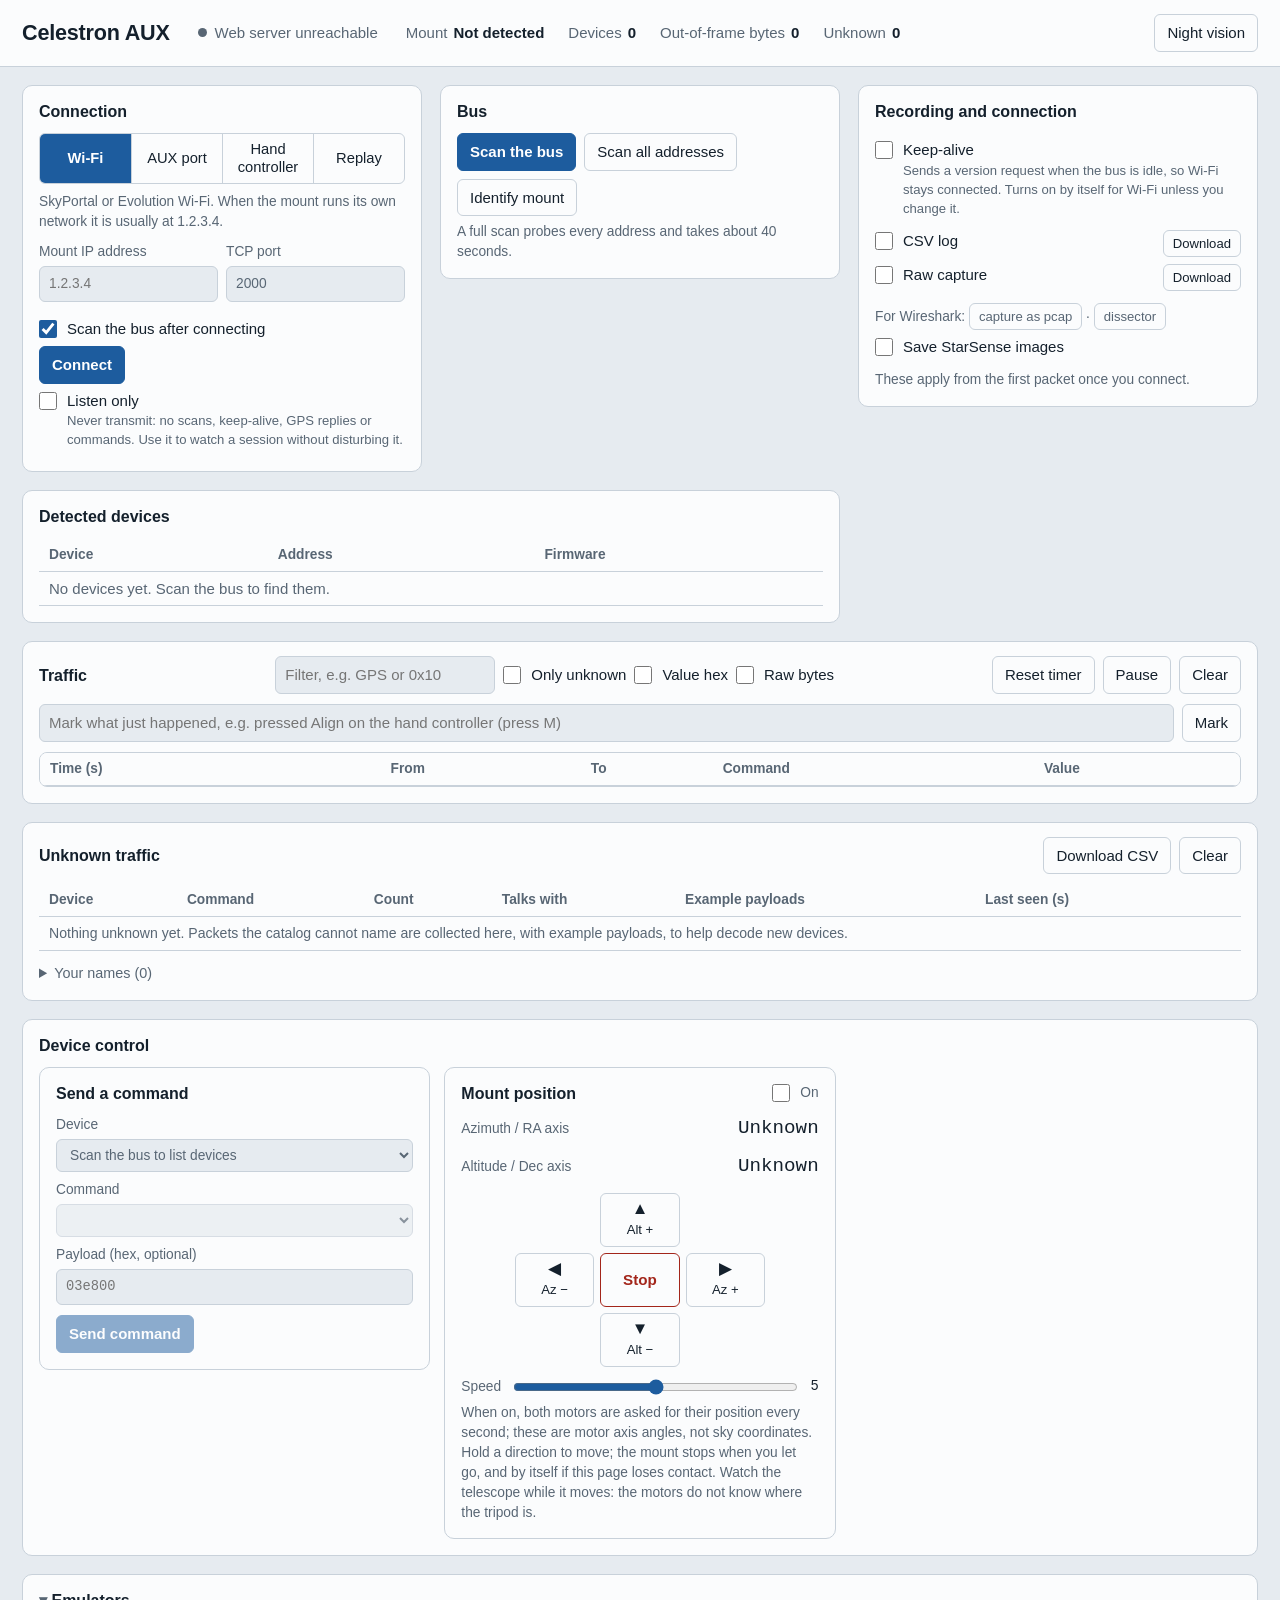
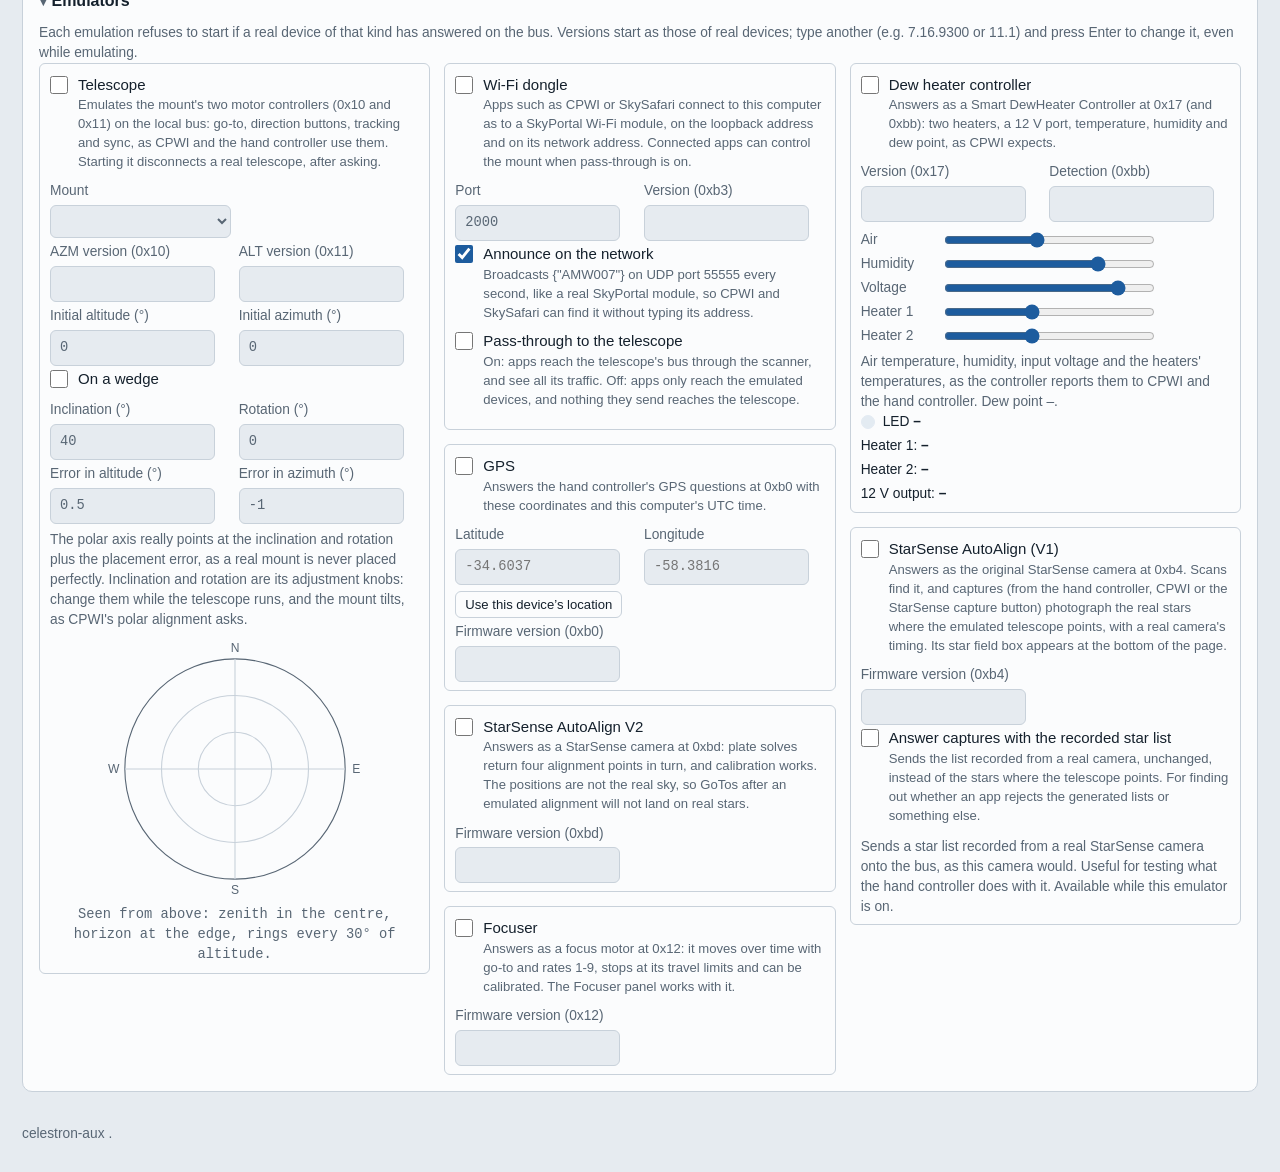
==== commit 09109b21: "Remove the Send sample star list button "Answer captures with the recorded star list" already sends " ====
--- a/celestron_aux/web/static/index.html
+++ b/celestron_aux/web/static/index.html
@@ -209,9 +209,18 @@
   .source-slide .thumb { position: absolute; top: 3px; bottom: 3px; left: 3px; width: calc(50% - 3px); border-radius: 999px;
                          background: #7a5216; transition: transform 0.2s ease; }
   .source-slide.bus .thumb { transform: translateX(100%); background: #2b4f80; }
+  .sphere-locks { display: flex; flex-wrap: wrap; gap: 8px; margin: 0 0 12px; }
+  .lock { display: inline-flex; align-items: center; gap: 7px; font-size: 0.84rem; padding: 4px 10px; border-radius: 8px;
+          background: #0b1020; border: 1px solid var(--border, #2a3247); color: var(--muted); }
+  .lock b { color: var(--text, #e6e9f2); font-weight: 600; }
+  .lock .dot { width: 9px; height: 9px; border-radius: 50%; border: 2px solid #6b7488; flex: none; }
+  .lock.real .dot { background: #5DCAA5; border-color: #5DCAA5; }
+  .lock.emulated .dot { background: #EF9F27; border-color: #EF9F27; }
+  .lock.local .dot { background: #85B7EB; border-color: #85B7EB; }
   .sphere-legend { display: flex; flex-wrap: wrap; gap: 14px; font-size: 0.84rem; color: var(--muted); margin: 10px 0; }
   .sphere-legend i { display: inline-block; width: 16px; height: 0; margin-right: 6px; vertical-align: 3px; }
   .sphere-legend i.square { width: 9px; height: 9px; border: 2px solid #EF9F27; vertical-align: -1px; }
+  .sphere-legend i.lock-key { width: 9px; height: 9px; border-radius: 50%; vertical-align: -1px; box-sizing: border-box; }
   .sphere-legend i.arrow { border-top: 2px solid #EF9F27; }
   .capture-grid { display: grid; grid-template-columns: repeat(2, minmax(0, 1fr)); gap: 14px; margin-top: 10px; }
   @media (max-width: 700px) { .capture-grid { grid-template-columns: minmax(0, 1fr); } }
@@ -735,9 +744,6 @@
         <label class="switch"><input type="checkbox" data-emulate="starsense1">
           <span>StarSense AutoAlign (V1)<small>Answers as the original StarSense camera at 0xb4. Scans find it, and captures (from the hand controller, CPWI or the StarSense capture button) photograph the real stars where the emulated telescope points, with a real camera's timing. Its star field box appears at the bottom of the page.</small></span></label>
         <label class="field version">Firmware version (0xb4)<input type="text" data-version="starsense1:180" autocomplete="off"></label>
-        <div class="buttons">
-          <button id="ss-sample" type="button" data-transmits>Send sample star list</button>
-        </div>
         <label class="switch"><input id="ss-recorded" type="checkbox">
           <span>Answer captures with the recorded star list<small>Sends the list recorded from a real camera, unchanged, instead of the stars where the telescope points. For finding out whether an app rejects the generated lists or something else.</small></span></label>
         <p id="ss-v1-sky" class="hint"></p>
@@ -749,7 +755,7 @@
 
 <section id="sky-panel" class="panel sky" aria-labelledby="sky-title" hidden>
     <div class="sky-head">
-      <h2 id="sky-title">Star field</h2>
+      <h2 id="sky-title">StarSense V1 Received Star Field</h2>
       <p id="sky-caption">No star list received yet.</p>
     </div>
     <div class="sky-frame">
@@ -757,7 +763,7 @@
       <div id="sky-empty" class="sky-empty">Take a StarSense capture to see what the camera sees.</div>
     </div>
     <div id="ss-captures" hidden>
-      <h3>Emulated camera: last captures</h3>
+      <h3>StarSense V1 / V2 Emulated Camera Views</h3>
       <p class="hint">What the emulated StarSense camera photographed for its last four captures, newest first: the Hipparcos stars it saw (white, the brightest labelled) and the fainter points it added (orange), with where the telescope pointed, the place and the time used.</p>
       <div id="ss-capture-grid" class="capture-grid"></div>
     </div>
@@ -783,6 +789,7 @@
       </div>
       <small id="spheres-source-note"></small>
     </div>
+    <div id="sphere-locks" class="sphere-locks" aria-live="polite"></div>
     <div class="spheres">
       <figure>
         <svg id="earth-sphere" viewBox="0 0 300 300" role="img" aria-label="The Earth, with the telescope at its location and a ray along its pointing"></svg>
@@ -799,6 +806,10 @@
       <span><i style="border-top:2px dashed #85B7EB"></i>Telescope path</span>
       <span><i class="square"></i>Plate solved</span>
       <span><i class="arrow"></i>Telescope</span>
+      <span><i class="lock-key" style="background:#5DCAA5"></i>Locked: real device</span>
+      <span><i class="lock-key" style="background:#EF9F27"></i>Locked: emulator</span>
+      <span><i class="lock-key" style="background:#85B7EB"></i>This computer's clock</span>
+      <span><i class="lock-key" style="border:2px solid #6b7488"></i>Not locked</span>
     </div>
     <div class="buttons">
       <label class="switch inline"><input id="spheres-link" type="checkbox" checked><span>Turn together</span></label>
@@ -935,8 +946,6 @@
   for (const box of document.querySelectorAll("[data-emulate]")) {
     box.checked = Boolean(s.emulation && s.emulation[box.dataset.emulate] && s.emulation[box.dataset.emulate].enabled);
   }
-  const v1On = Boolean(s.emulation && s.emulation.starsense1 && s.emulation.starsense1.enabled);
-  $("#ss-sample").disabled = !canTransmit || !v1On;
   const v1 = s.starsense_v1 || {};
   $("#ss-recorded").checked = Boolean(v1.recorded_list);
   const v1Status = v1.status;
@@ -1994,6 +2003,69 @@
     .filter((c) => c.sky).sort((a, b) => a.time.localeCompare(b.time));
   return kept.map((c, i) => ({ ...c, label: i + 1 }));
 }
+// The part of a land outline on the near side of the globe, as rings of (x, up) on the unit disc.
+// Where the outline goes round the back, the land follows the globe's edge, on the side the land
+// is on: outlines run anticlockwise round their land in longitude and latitude (clockwise: the
+// other way), and the view keeps that turn, so the edge is followed the same way round.
+function visibleLand(outline, view, toVector) {
+  const n = outline.length;
+  const points = outline.map(([lon, lat]) => turn(toVector(lon, lat), view));  // near side: y <= 0
+  const near = points.map((p) => p[1] <= 0);
+  if (near.every(Boolean)) return [points.map((p) => [p[0], p[2]])];
+  if (!near.some(Boolean)) return [];  // no land outline here is bigger than half the globe
+  let twice = 0;
+  for (let i = 0; i < n; i++) { const [a, b] = outline[i], [c, d] = outline[(i + 1) % n]; twice += a * d - c * b; }
+  const turnWay = twice >= 0 ? 1 : -1;
+  const edge = (p, q) => {  // where the outline crosses the globe's edge, between p and q
+    const t = p[1] / (p[1] - q[1]), x = p[0] + t * (q[0] - p[0]), z = p[2] + t * (q[2] - p[2]), d = Math.hypot(x, z) || 1;
+    return [x / d, z / d];
+  };
+  const start = near.indexOf(false), runs = [];
+  let run = null;
+  for (let k = 0; k < n; k++) {
+    const i = (start + k) % n, j = (i + 1) % n, p = points[i], q = points[j];
+    if (!near[i] && near[j]) { const e = edge(p, q); run = { pts: [e], in: Math.atan2(e[1], e[0]) }; }
+    if (near[j] && run) run.pts.push([q[0], q[2]]);
+    if (near[i] && !near[j] && run) { const e = edge(p, q); run.pts.push(e); run.out = Math.atan2(e[1], e[0]); runs.push(run); run = null; }
+  }
+  const ahead = (from, to) => ((turnWay * (to - from)) % (2 * Math.PI) + 2 * Math.PI) % (2 * Math.PI);
+  const rings = [], used = new Set();
+  for (let first = 0; first < runs.length; first++) {
+    if (used.has(first)) continue;
+    const ring = [];
+    let at = first;
+    while (!used.has(at)) {
+      used.add(at);
+      ring.push(...runs[at].pts);
+      let next = first, best = Infinity;  // the next run that comes back in, going round the edge
+      for (let k = 0; k < runs.length; k++) {
+        if (used.has(k) && k !== first) continue;
+        const gap = ahead(runs[at].out, runs[k].in);
+        if (gap < best) { best = gap; next = k; }
+      }
+      for (let step = 0.08; step < best; step += 0.08) {
+        const angle = runs[at].out + turnWay * step;
+        ring.push([Math.cos(angle), Math.sin(angle)]);
+      }
+      at = next;
+    }
+    rings.push(ring);
+  }
+  return rings;
+}
+// An outline's coast, without the edges a map needs to close it (along the date line, at a pole).
+function coastlines(outline) {
+  const pieces = [];
+  let piece = [];
+  for (let i = 0; i < outline.length; i++) {
+    const [a, b] = outline[i], [c, d] = outline[(i + 1) % outline.length];
+    const made = (Math.abs(a) === 180 && Math.abs(c) === 180) || (Math.abs(b) >= 89.9 || Math.abs(d) >= 89.9);
+    piece.push(outline[i]);
+    if (made) { if (piece.length > 1) pieces.push(piece); piece = []; }
+  }
+  if (piece.length) { piece.push(outline[0]); pieces.push(piece); }
+  return pieces;
+}
 function drawEarth() {
   const svg = $("#earth-sphere"), view = SPH.view.earth, r = 105, sky = SPH.sky, site = sky && sky.site;
   svg.textContent = "";
@@ -2008,16 +2080,10 @@
   svgAdd(svg, "circle", { cx: 150, cy: 150, r, fill: "#0C447C" });
   graticule(svg, view, r, "rgba(181,212,244,0.28)", true, geo);
   for (const outline of (SPH.land ? SPH.land.outlines : [])) {
-    const pts = outline.map(([lon, lat]) => place(geo(lon, lat), view, r));
-    if (!pts.some((q) => q.front)) continue;
-    // Points on the far side are pushed out to the globe's edge, so the visible part fills.
-    const shape = pts.map((q) => {
-      if (q.front) return q;
-      const dx = q.x - 150, dy = q.y - 150, d = Math.hypot(dx, dy) || 1;
-      return { x: 150 + dx / d * r, y: 150 + dy / d * r };
-    });
-    svgAdd(svg, "polygon", { points: shape.map((q) => `${q.x.toFixed(1)},${q.y.toFixed(1)}`).join(" "), fill: "#3B6D11" });
-    curve(svg, outline.map(([lon, lat]) => geo(lon, lat)), view, r, true, { stroke: "#97C459", "stroke-width": 0.8 });
+    for (const ring of visibleLand(outline, view, geo)) {
+      svgAdd(svg, "polygon", { points: ring.map(([x, z]) => `${(150 + x * r).toFixed(1)},${(150 - z * r).toFixed(1)}`).join(" "), fill: "#3B6D11" });
+    }
+    for (const coast of coastlines(outline)) curve(svg, coast.map(([lon, lat]) => geo(lon, lat)), view, r, true, { stroke: "#97C459", "stroke-width": 0.8 });
   }
   svgAdd(svg, "circle", { cx: 150, cy: 150, r, fill: "none", stroke: "#85B7EB", "stroke-width": 1 });
   if (site) {
@@ -2091,6 +2157,46 @@
   if (!SPH.view || $("#spheres-panel").hidden) return;
   drawEarth();
   drawSkySphere();
+  renderLocks();
+}
+// Whether the time, the location and the pointing are locked, and to what. Green: a real device;
+// orange: an emulator; blue: this computer's clock; hollow: not locked yet.
+function renderLocks() {
+  const bus = skySource() === "bus", sky = SPH.sky || {}, view = SPH.bus, emulated = (bus && view && view.emulated) || [];
+  const fromEmulator = (text) => /emulator/.test(text);
+  const locks = [];
+  if (!bus) locks.push(["Time", "local", "this computer's clock", "The emulators use this computer's clock."]);
+  else if (sky.time_from) locks.push(["Time", fromEmulator(sky.time_from) ? "emulated" : "real", sky.time_from, `Taken from the clock of ${sky.time_from === "CPWI" ? "CPWI" : "the " + sky.time_from}, as sent on the bus.`]);
+  else locks.push(["Time", "", "not locked: this computer's clock", "No clock seen on the bus yet (CPWI sending the time, or a GPS): this computer's clock is used."]);
+  const site = sky.site;
+  if (site) locks.push(["Location", fromEmulator(site.from) ? "emulated" : "real", site.from, `${site.lat.toFixed(4)}, ${site.lon.toFixed(4)}`]);
+  else locks.push(["Location", "", "not locked", bus ? "No GPS position or location from CPWI on the bus yet." : "Switch on the GPS emulator, or let CPWI send a location."]);
+  const pointing = sky.pointing;
+  if (!bus) {
+    locks.push(pointing ? ["Pointing", "emulated", "telescope emulator", `Altitude ${pointing.alt.toFixed(2)}°, azimuth ${pointing.az.toFixed(2)}°`]
+      : ["Pointing", "", "not locked", "No emulated telescope running."]);
+  } else if (pointing && view.model) {
+    const plateKinds = [...new Set(plates().map((p) => p.kind === "V1 capture" ? "StarSense V1" : "StarSense V2"))];
+    const plateText = plateKinds.map((k) => emulated.includes(k) ? `${k} emulator` : k).join(" + ");
+    const motors = emulated.includes("telescope") ? "telescope emulator's motors" : "motors";
+    const anyEmulated = emulated.includes("telescope") || plateKinds.some((k) => emulated.includes(k));
+    locks.push(["Pointing", anyEmulated ? "emulated" : "real", `${motors} + ${view.model.plates} plate${view.model.plates === 1 ? "" : "s"} (${plateText})`,
+      `Mount model: ${view.model.kind}, ${view.model.rms.toFixed(2)}° rms`]);
+  } else {
+    const why = !view || !view.motors ? "no motor positions" : !sky.site ? "no location" : "no plate solved";
+    locks.push(["Pointing", "", `not locked: ${why}`, "The motors' positions, a location and a solved plate lock it."]);
+  }
+  const box = $("#sphere-locks");
+  box.textContent = "";
+  for (const [name, kind, text, detail] of locks) {
+    const chip = document.createElement("span");
+    chip.className = `lock ${kind}`;
+    chip.title = detail;
+    chip.innerHTML = `<span class="dot"></span><b></b><span></span>`;
+    chip.querySelector("b").textContent = name;
+    chip.lastChild.textContent = text;
+    box.appendChild(chip);
+  }
 }
 async function loadTrail() {
   // The path recorded so far (also while no page was open); live updates extend it.
@@ -2149,7 +2255,7 @@
     const view = (await (await fetch("/api/sky/bus", { cache: "no-store" })).json()).view;
     if (skySource() !== "bus") return;
     SPH.bus = view;
-    SPH.sky = view ? { time: view.time, site: view.site, pointing: view.pointing } : null;
+    SPH.sky = view ? { time: view.time, site: view.site, pointing: view.pointing, time_from: view.time_from } : null;
     SPH.trail = view ? view.trail : [];
     const show = Boolean(view && (SPH.sources.bus || SPH.sources.emulator));
     $("#spheres-panel").hidden = !show;
@@ -2432,7 +2538,6 @@
 $("#identify").addEventListener("click", (e) => act("/api/identify", {}, e.currentTarget));
 $("#reset-clock").addEventListener("click", (e) => act("/api/clock/reset", {}, e.currentTarget));
 $("#ss-capture").addEventListener("click", (e) => act("/api/starsense/capture", {}, e.currentTarget));
-$("#ss-sample").addEventListener("click", (e) => act("/api/starsense/sample", {}, e.currentTarget));
 $("#ss-recorded").addEventListener("change", (e) => act("/api/starsense/v1", {recorded_list: e.currentTarget.checked}, e.currentTarget));
 $("#gps-enable").addEventListener("change", applyGps);
 for (const slider of dewSliders()) {
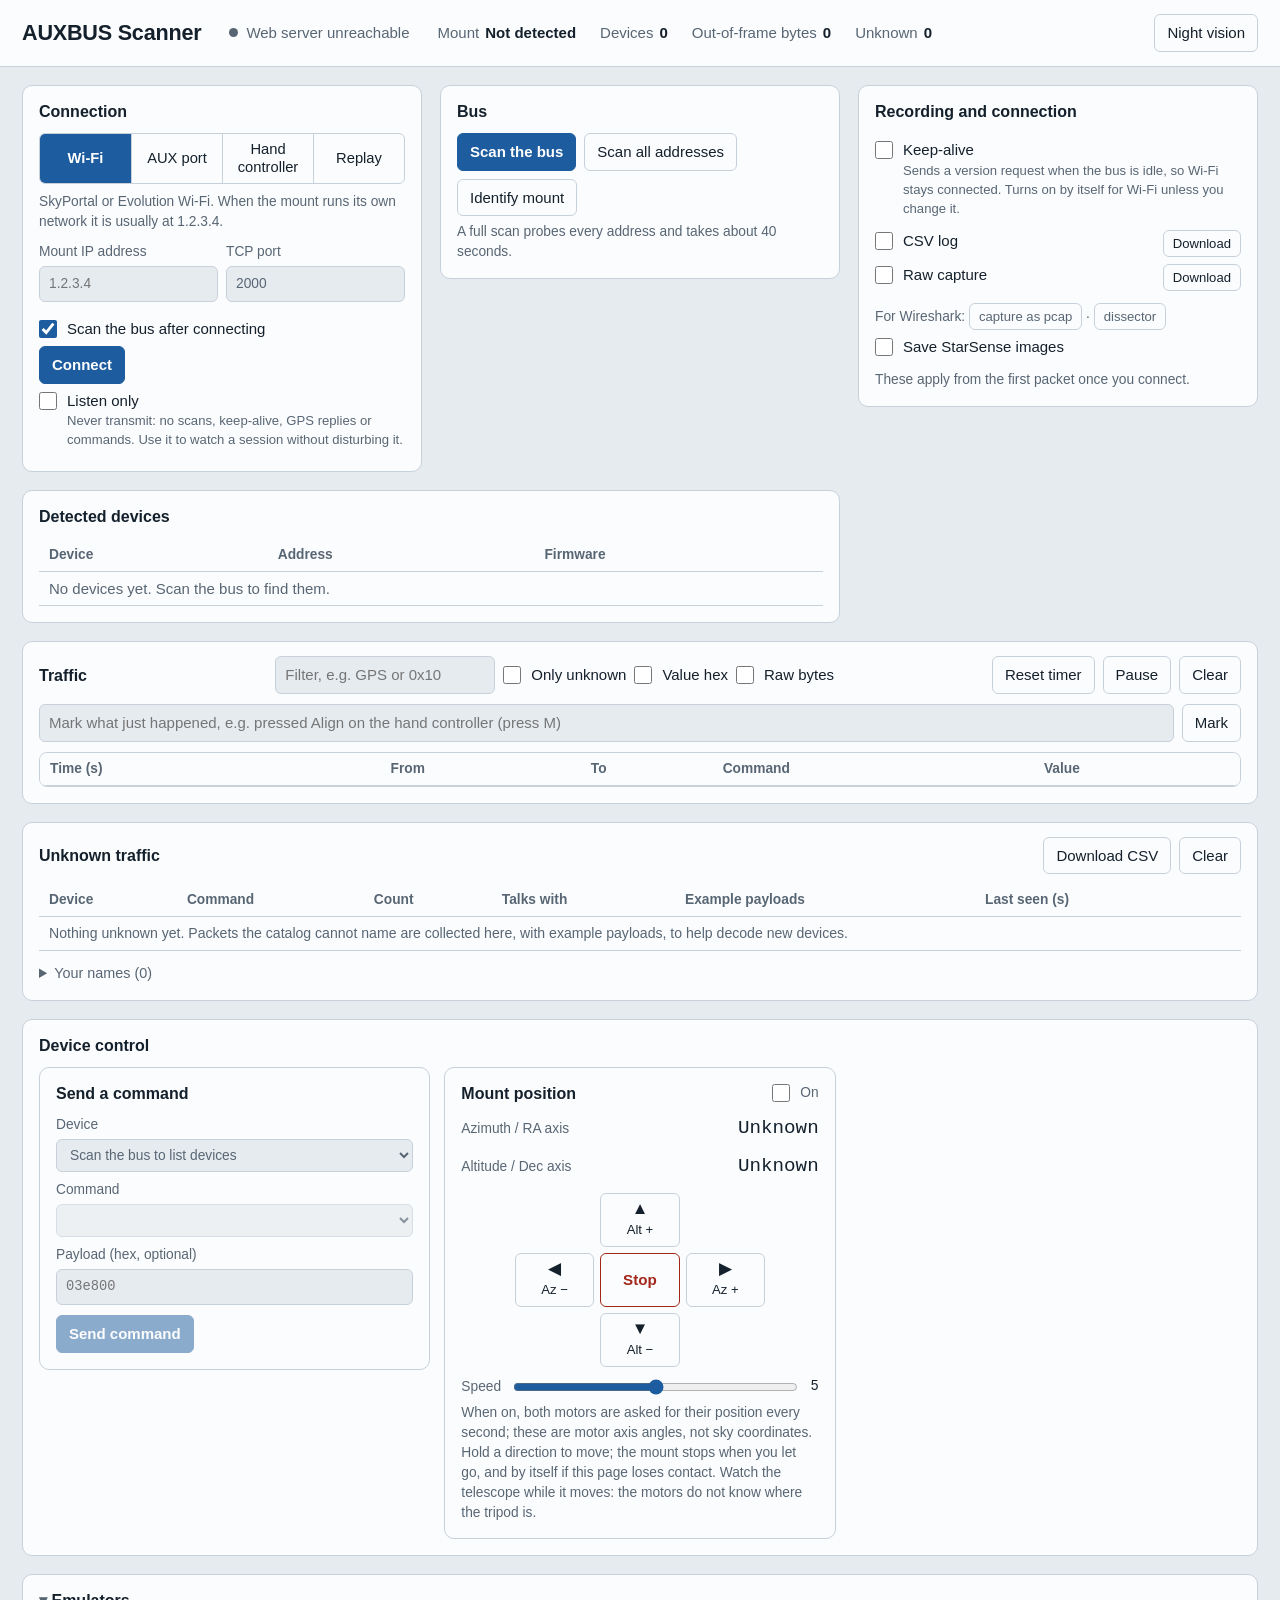
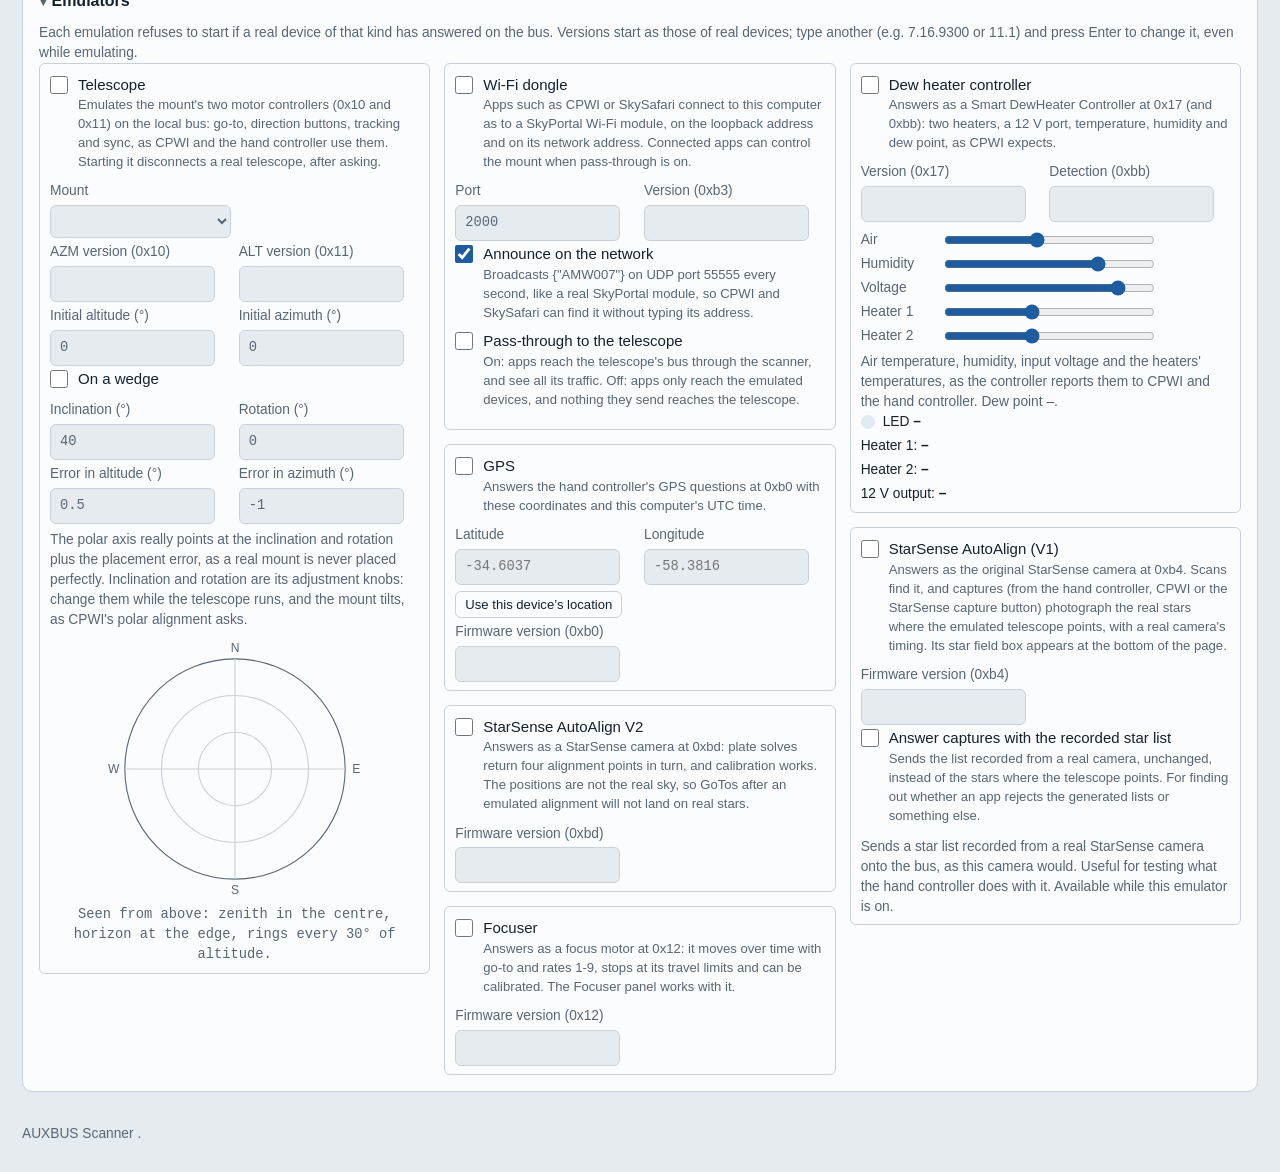
==== commit cc609cf0: "Call the program AUXBUS Scanner, move the site to auxbus.patriciolatini.com - The program names itse" ====
--- a/celestron_aux/web/static/index.html
+++ b/celestron_aux/web/static/index.html
@@ -3,7 +3,7 @@
 <head>
 <meta charset="utf-8">
 <meta name="viewport" content="width=device-width, initial-scale=1">
-<title>Celestron AUX</title>
+<title>AUXBUS Scanner</title>
 <style>
   :root {
     color-scheme: light;
@@ -194,6 +194,11 @@
   @media (max-width: 700px) { .spheres { grid-template-columns: minmax(0, 1fr); } }
   .spheres figure { margin: 0; }
   .spheres svg { width: 100%; height: auto; display: block; touch-action: none; cursor: grab; border-radius: 8px; background: #070b16; }
+  .spheres figure.mount-view { grid-column: 1 / -1; justify-self: center; width: calc(50% - 7px); }
+  @media (max-width: 700px) { .spheres figure.mount-view { width: 100%; } }
+  .mount-coords { display: grid; grid-template-columns: auto 1fr auto 1fr; gap: 3px 12px; font-size: 0.84rem; margin-top: 6px; }
+  .mount-coords span:nth-child(odd) { color: var(--muted); }
+  .mount-coords span:nth-child(even) { font-variant-numeric: tabular-nums; }
   .spheres figcaption { font-size: 0.84rem; color: var(--muted); margin-top: 6px; min-height: 2.6em; }
   .sphere-source { display: flex; align-items: center; gap: 12px; flex-wrap: wrap; margin: 0 0 12px; }
   .source-tag { font-size: 0.8rem; font-weight: 600; padding: 3px 10px; border-radius: 999px; white-space: nowrap; }
@@ -375,7 +380,7 @@
 </head>
 <body>
 <header class="bar">
-  <h1>Celestron AUX</h1>
+  <h1>AUXBUS Scanner</h1>
   <span id="conn" class="conn">Not connected</span>
   <dl class="facts">
     <div><dt>Mount</dt><dd id="mount">Not detected</dd></div>
@@ -799,6 +804,11 @@
         <svg id="sky-sphere" viewBox="0 0 300 300" role="img" aria-label="The sky: Hipparcos stars, the telescope's path and the solved plates"></svg>
         <figcaption id="sky-caption-sphere"></figcaption>
       </figure>
+      <figure class="mount-view">
+        <svg id="mount-sphere" viewBox="0 0 300 300" role="img" aria-label="The telescope in its local sky: the mount, its axes, the tube and the celestial pole"></svg>
+        <figcaption id="mount-caption"></figcaption>
+        <div id="mount-coords" class="mount-coords"></div>
+      </figure>
     </div>
     <div class="sphere-legend">
       <span><i style="border-top:2px solid #378ADD"></i>Equator</span>
@@ -806,6 +816,9 @@
       <span><i style="border-top:2px dashed #85B7EB"></i>Telescope path</span>
       <span><i class="square"></i>Plate solved</span>
       <span><i class="arrow"></i>Telescope</span>
+      <span><i style="border-top:2px solid #AFA9EC"></i>First axis</span>
+      <span><i style="border-top:2px solid #5DCAA5"></i>Second axis</span>
+      <span><i class="lock-key" style="border:1.5px solid #85B7EB"></i>Celestial pole</span>
       <span><i class="lock-key" style="background:#5DCAA5"></i>Locked: real device</span>
       <span><i class="lock-key" style="background:#EF9F27"></i>Locked: emulator</span>
       <span><i class="lock-key" style="background:#85B7EB"></i>This computer's clock</span>
@@ -815,12 +828,13 @@
       <label class="switch inline"><input id="spheres-link" type="checkbox" checked><span>Turn together</span></label>
       <button id="spheres-reset" type="button">Reset view</button>
       <button id="spheres-clear" type="button">Clear path</button>
+      <button id="spheres-reset-model" type="button" title="Start the Earth, sky and telescope views again from nothing">Reset model</button>
     </div>
   </section>
 </main>
 
 <footer class="site-footer">
-  <p><span id="app-name">celestron-aux</span> <span id="app-version"></span>. <span id="app-copyright"></span></p>
+  <p><span id="app-name">AUXBUS Scanner</span> <span id="app-version"></span>. <span id="app-copyright"></span></p>
 </footer>
 
 <div id="toast" class="toast" role="status" aria-live="polite"></div>
@@ -1933,7 +1947,7 @@
               sky: null, captures: [], solves: [],
               // Where the view comes from: "emulator" (the emulators' own state) or "bus" (the traffic on the bus).
               source: null, chosen: null, sources: { emulator: false, bus: false }, bus: null, busTimer: null,
-              emulatorView: null };
+              emulatorView: null, trailAltaz: [] };
 const DEG = Math.PI / 180;
 // Facing the location, tilted so it sits a little below the centre and the telescope's ray shows.
 const sphereDefault = () => {
@@ -2157,8 +2171,134 @@
   if (!SPH.view || $("#spheres-panel").hidden) return;
   drawEarth();
   drawSkySphere();
+  drawMountView();
   renderLocks();
 }
+// The telescope in its local sky, seen from beside it: the horizon, the meridian, the zenith and
+// the celestial pole, the mount drawn by type with its two axes, and the tube.
+const MOUNT_VIEW = { yaw: -35, pitch: 22 };
+const MOUNT_TYPES = { altaz: "Alt-az", tilted: "Alt-az, off level", wedge: "Alt-az on a wedge", gem: "Equatorial (GEM)" };
+function enuOf(alt, az) { return [Math.cos(alt * DEG) * Math.sin(az * DEG), Math.cos(alt * DEG) * Math.cos(az * DEG), Math.sin(alt * DEG)]; }
+function drawMountView() {
+  const svg = $("#mount-sphere"), sky = SPH.sky || {}, mount = sky.mount, pointing = sky.pointing, site = sky.site;
+  svg.textContent = "";
+  const view = MOUNT_VIEW, R = 112;
+  const at = ([e, n, u]) => {
+    const y = view.yaw * DEG, x = view.pitch * DEG;
+    const e1 = e * Math.cos(y) - n * Math.sin(y), n1 = e * Math.sin(y) + n * Math.cos(y);
+    const depth = n1 * Math.cos(x) - u * Math.sin(x), up = n1 * Math.sin(x) + u * Math.cos(x);
+    return { x: 150 + e1 * R, y: 205 - up * R, back: depth > 0.05 };
+  };
+  const plus = (a, b, k) => a.map((v, i) => v + b[i] * k);
+  const path = (points, attrs, side) => {
+    let d = "", pen = false;
+    for (const p of points) {
+      const q = at(p);
+      if ((side === "front" && q.back) || (side === "back" && !q.back)) { pen = false; continue; }
+      d += `${pen ? "L" : "M"}${q.x.toFixed(1)} ${q.y.toFixed(1)}`; pen = true;
+    }
+    if (d) svgAdd(svg, "path", Object.assign({ d, fill: "none", "stroke-linecap": "round" }, attrs));
+  };
+  const bar = (a, b, colour, width) => { const p = at(a), q = at(b); svgAdd(svg, "line", { x1: p.x, y1: p.y, x2: q.x, y2: q.y, stroke: colour, "stroke-width": width, "stroke-linecap": "round" }); };
+  const label = (p, text, colour, size) => { const q = at(p); svgAdd(svg, "text", { x: q.x, y: q.y, fill: colour, "font-size": size || 11, "text-anchor": "middle", "dominant-baseline": "central" }, text); };
+  const ring = (alt) => { const r = []; for (let az = 0; az <= 360; az += 6) r.push(enuOf(alt, az)); return r; };
+  const meridian = []; for (let a = 0; a <= 180; a += 4) meridian.push(enuOf(a <= 90 ? a : 180 - a, a <= 90 ? 0 : 180));
+  for (const side of ["back", "front"]) {
+    const faint = side === "back";
+    path(ring(0), { stroke: "#5DCAA5", "stroke-width": faint ? 0.8 : 1.4, "stroke-dasharray": faint ? "3 4" : "" }, side);
+    for (const alt of [30, 60]) path(ring(alt), { stroke: `rgba(181,212,244,${faint ? 0.1 : 0.25})`, "stroke-width": 0.6 }, side);
+    path(meridian, { stroke: "#85B7EB", "stroke-width": faint ? 0.7 : 1, "stroke-dasharray": "4 4", opacity: faint ? 0.5 : 1 }, side);
+  }
+  for (const [text, az] of [["N", 0], ["E", 90], ["S", 180], ["W", 270]]) label(enuOf(0, az).map((v) => v * 1.1), text, "#9aa4bd", 12);
+  label([0, 0, 1.1], "Zenith", "#9FE1CB");
+  if (site) {
+    const pole = enuOf(Math.abs(site.lat), site.lat < 0 ? 180 : 0).map((v) => v * 0.98), q = at(pole);
+    svgAdd(svg, "circle", { cx: q.x, cy: q.y, r: 4, fill: "none", stroke: "#85B7EB", "stroke-width": 1.5 });
+    label(plus(pole, [0, 0, 1], 0.1), site.lat < 0 ? "SCP" : "NCP", "#85B7EB");
+  }
+  // The path and the plates where they were over the horizon when the telescope was there.
+  if (SPH.trailAltaz.length > 1) {
+    const points = SPH.trailAltaz.map(([alt, az]) => enuOf(alt, az).map((v) => v * 0.99));
+    path(points, { stroke: "#85B7EB", "stroke-width": 0.8, "stroke-dasharray": "3 3", opacity: 0.45 }, "back");
+    path(points, { stroke: "#85B7EB", "stroke-width": 1.5, "stroke-dasharray": "4 3" }, "front");
+  }
+  for (const plate of plates()) {
+    const where = plate.altaz || (plate.details && plate.details.alt !== undefined ? [plate.details.alt, plate.details.az] : null);
+    if (!where) continue;
+    const q = at(enuOf(where[0], where[1]).map((v) => v * 0.99));
+    const mark = svgAdd(svg, "g", { opacity: q.back ? 0.45 : 1 });
+    svgAdd(mark, "title", {}, `${plate.kind} ${plate.number}: altitude ${where[0].toFixed(1)}°, azimuth ${where[1].toFixed(1)}°, ${plate.time.replace("T", " ").replace("+00:00", " UTC")}`);
+    svgAdd(mark, "rect", { x: q.x - 5, y: q.y - 5, width: 10, height: 10, fill: "none", stroke: "#EF9F27", "stroke-width": 2 });
+    svgAdd(mark, "text", { x: q.x + 8, y: q.y + 14, fill: "#FAC775", "font-size": 11, "font-weight": 500 }, String(plate.label));
+  }
+  const base = [0, 0, 0.03], foot = [0, 0, -0.33];
+  for (const az of [30, 150, 270]) bar(base, plus(foot, enuOf(0, az), 0.28), "#6b7488", 2);
+  if (mount && pointing) {
+    const tube = enuOf(pointing.alt, pointing.az), first = enuOf(mount.first_axis.alt, mount.first_axis.az);
+    const second = enuOf(mount.second_axis.alt, mount.second_axis.az);
+    let head;
+    if (mount.type === "altaz") { head = plus(base, [0, 0, 1], 0.12); bar(base, head, "#6b7488", 4); }
+    else { const riser = plus(base, [0, 0, 1], 0.06); bar(base, riser, "#6b7488", 4); head = plus(riser, first, 0.12); bar(riser, head, "#6b7488", 4); }
+    bar(head, plus(head, first, 0.42), "#AFA9EC", 1.5); label(plus(head, first, 0.5), "1", "#AFA9EC", 10);
+    if (mount.type === "gem") {
+      const weight = plus(head, second, -0.22); bar(head, weight, "#888780", 2.5);
+      const w = at(weight); svgAdd(svg, "circle", { cx: w.x, cy: w.y, r: 5, fill: "#888780" });
+      head = plus(head, second, 0.12);
+    }
+    bar(head, plus(head, second, 0.28), "#5DCAA5", 1.5); label(plus(head, second, 0.35), "2", "#5DCAA5", 10);
+    bar(plus(head, tube, -0.12), plus(head, tube, 0.32), "#EF9F27", 7);
+    // The line of sight goes on from the tube itself, which sits off the dome's centre: where it
+    // meets the dome (|head + k tube| = 0.99) is where the tube's own line arrives.
+    const along = head[0] * tube[0] + head[1] * tube[1] + head[2] * tube[2];
+    const reach = -along + Math.sqrt(along * along - (head[0] ** 2 + head[1] ** 2 + head[2] ** 2) + 0.99 * 0.99);
+    const sight = plus(head, tube, reach);
+    path([plus(head, tube, 0.32), sight], { stroke: "#EF9F27", "stroke-width": 1.2, "stroke-dasharray": "2 3" }, "all");
+    const tip = at(sight);
+    svgAdd(svg, "circle", { cx: tip.x, cy: tip.y, r: 4, fill: "#EF9F27" });
+  } else svgAdd(svg, "text", { x: 150, y: 290, fill: "#F0997B", "font-size": 11, "text-anchor": "middle" },
+    skySource() === "bus" ? "Mount not placed yet: motors, a location and a plate" : "No emulated telescope");
+  $("#mount-caption").textContent = mount
+    ? `${mount.name ? mount.name + " · " : ""}${MOUNT_TYPES[mount.type] || mount.type} · from the ${mount.type_from}`
+    : "The telescope beside you: where the tube points over the horizon, and how the mount gets it there.";
+  const rows = [];
+  if (mount && pointing) {
+    const eq = mount.type === "gem" || mount.type === "wedge";
+    rows.push(["Altitude", `${pointing.alt.toFixed(1)}°`], ["Azimuth", `${pointing.az.toFixed(1)}°`]);
+    if (pointing.ra !== undefined) {
+      rows.push(["RA", formatRa(pointing.ra)], ["Dec", formatDec(pointing.dec)]);
+      if (site) {
+        const hours = ((((gmst(sky.time) + site.lon - pointing.ra) % 360) + 540) % 360 - 180) / 15;
+        rows.push(["Hour angle", `${hours < 0 ? "−" : "+"}${Math.abs(hours).toFixed(2)} h`]);
+      }
+    }
+    rows.push([eq ? "RA motor" : "Azm motor", `${mount.motors.azm.toFixed(2)}°`], [eq ? "Dec motor" : "Alt motor", `${mount.motors.alt.toFixed(2)}°`]);
+    if (mount.pier_side) rows.push(["Tube", `${mount.pier_side} of the pier`]);
+    if (mount.polar_error !== undefined) rows.push(["Polar error", `${mount.polar_error.toFixed(2)}°`]);
+    if (mount.type === "tilted") rows.push(["First axis", `${mount.first_axis.alt.toFixed(1)}° up`]);
+  }
+  const box = $("#mount-coords");
+  box.textContent = "";
+  for (const [name, value] of rows) {
+    const k = document.createElement("span"), v = document.createElement("span");
+    k.textContent = name; v.textContent = value; box.append(k, v);
+  }
+}
+(() => {
+  const svg = $("#mount-sphere");
+  let last = null;
+  svg.addEventListener("pointerdown", (e) => { last = [e.clientX, e.clientY]; svg.setPointerCapture(e.pointerId); svg.style.cursor = "grabbing"; });
+  svg.addEventListener("pointermove", (e) => {
+    if (!last) return;
+    const scale = 300 / svg.getBoundingClientRect().width;
+    MOUNT_VIEW.yaw += (e.clientX - last[0]) * scale * 0.5;
+    MOUNT_VIEW.pitch = Math.max(-5, Math.min(85, MOUNT_VIEW.pitch + (e.clientY - last[1]) * scale * 0.4));
+    last = [e.clientX, e.clientY];
+    drawMountView();
+  });
+  const up = () => { last = null; svg.style.cursor = "grab"; };
+  svg.addEventListener("pointerup", up);
+  svg.addEventListener("pointercancel", up);
+})();
 // Whether the time, the location and the pointing are locked, and to what. Green: a real device;
 // orange: an emulator; blue: this computer's clock; hollow: not locked yet.
 function renderLocks() {
@@ -2186,6 +2326,10 @@
     const why = !view || !view.motors ? "no motor positions" : !sky.site ? "no location" : "no plate solved";
     locks.push(["Pointing", "", `not locked: ${why}`, "The motors' positions, a location and a solved plate lock it."]);
   }
+  const mount = sky.mount;
+  if (mount) locks.push(["Mount", fromEmulator(mount.type_from) || emulated.includes("telescope") ? "emulated" : "real",
+    `${MOUNT_TYPES[mount.type] || mount.type} · ${mount.type_from}`, mount.name || "Model not reported"]);
+  else locks.push(["Mount", "", "not locked", "Placed with the pointing: the motors, a location and a plate."]);
   const box = $("#sphere-locks");
   box.textContent = "";
   for (const [name, kind, text, detail] of locks) {
@@ -2201,8 +2345,9 @@
 async function loadTrail() {
   // The path recorded so far (also while no page was open); live updates extend it.
   try {
-    const trail = (await (await fetch("/api/sky/trail", { cache: "no-store" })).json()).trail;
-    if (trail.length) SPH.trail = trail.concat(SPH.trail);
+    const recorded = await (await fetch("/api/sky/trail", { cache: "no-store" })).json();
+    if (recorded.trail.length) SPH.trail = recorded.trail.concat(SPH.trail);
+    if ((recorded.altaz || []).length) SPH.trailAltaz = recorded.altaz.concat(SPH.trailAltaz);
     drawSpheres();
   } catch (error) { /* the live path still grows */ }
 }
@@ -2223,7 +2368,12 @@
   const site = SPH.sky && SPH.sky.site, pointing = SPH.sky && SPH.sky.pointing;
   const key = site ? `${site.lat},${site.lon}` : "";
   const running = Boolean(pointing);
-  if (key !== SPH.siteKey || running !== SPH.running) { SPH.siteKey = key; SPH.running = running; SPH.trail = []; loadTrail(); }
+  if (key !== SPH.siteKey || running !== SPH.running) { SPH.siteKey = key; SPH.running = running; SPH.trail = []; SPH.trailAltaz = []; loadTrail(); }
+  if (pointing) {
+    const last = SPH.trailAltaz[SPH.trailAltaz.length - 1];
+    if (!last || Math.abs(last[0] - pointing.alt) + Math.abs(last[1] - pointing.az) > 0.05) SPH.trailAltaz.push([pointing.alt, pointing.az]);
+    if (SPH.trailAltaz.length > 4000) SPH.trailAltaz.shift();
+  }
   if (pointing && pointing.ra !== undefined) {
     const last = SPH.trail[SPH.trail.length - 1];
     if (!last || Math.abs(last[0] - pointing.ra) + Math.abs(last[1] - pointing.dec) > 0.05) SPH.trail.push([pointing.ra, pointing.dec]);
@@ -2241,7 +2391,7 @@
   const source = skySource();
   if (source !== SPH.source) {
     SPH.source = source;
-    SPH.trail = []; SPH.siteKey = null; SPH.running = null; SPH.view = null; SPH.viewHasSite = false; SPH.sky = null;
+    SPH.trail = []; SPH.trailAltaz = []; SPH.siteKey = null; SPH.running = null; SPH.view = null; SPH.viewHasSite = false; SPH.sky = null;
     clearInterval(SPH.busTimer); SPH.busTimer = null;
     if (source === "bus") { pollBusSky(); SPH.busTimer = setInterval(pollBusSky, 1500); }
     else updateSky(SPH.emulatorView);
@@ -2255,8 +2405,9 @@
     const view = (await (await fetch("/api/sky/bus", { cache: "no-store" })).json()).view;
     if (skySource() !== "bus") return;
     SPH.bus = view;
-    SPH.sky = view ? { time: view.time, site: view.site, pointing: view.pointing, time_from: view.time_from } : null;
+    SPH.sky = view ? { time: view.time, site: view.site, pointing: view.pointing, time_from: view.time_from, mount: view.mount } : null;
     SPH.trail = view ? view.trail : [];
+    SPH.trailAltaz = view ? view.trail_altaz : [];
     const show = Boolean(view && (SPH.sources.bus || SPH.sources.emulator));
     $("#spheres-panel").hidden = !show;
     renderSkySource();
@@ -2322,10 +2473,24 @@
 }
 sphereDrag("#earth-sphere", "earth");
 sphereDrag("#sky-sphere", "sky");
-$("#spheres-reset").addEventListener("click", () => { SPH.view = { earth: sphereDefault(), sky: sphereDefault() }; drawSpheres(); });
+$("#spheres-reset").addEventListener("click", () => {
+  SPH.view = { earth: sphereDefault(), sky: sphereDefault() };
+  Object.assign(MOUNT_VIEW, { yaw: -35, pitch: 22 });
+  drawSpheres();
+});
+$("#spheres-reset-model").addEventListener("click", async (e) => {
+  const bus = skySource() === "bus";
+  const what = bus ? "everything seen on the bus: location, clock, motors, path and plates. The model builds again from the next traffic."
+    : "the path and the emulated cameras' captures and solves. The emulators keep their location and pointing.";
+  if (!confirm(`Reset the model? This forgets ${what}`)) return;
+  await act("/api/sky/reset", { source: skySource() }, e.currentTarget);
+  SPH.trail = []; SPH.trailAltaz = [];
+  shownCaptures = -1; shownSolves = -1;
+  if (bus) pollBusSky(); else drawSpheres();
+});
 $("#spheres-clear").addEventListener("click", async (e) => {
   await act("/api/sky/trail/clear", { source: skySource() }, e.currentTarget);
-  SPH.trail = [];
+  SPH.trail = []; SPH.trailAltaz = [];
   if (skySource() === "bus") pollBusSky(); else drawSpheres();
 });
 $("#spheres-link").addEventListener("change", (e) => { if (e.target.checked && SPH.view) { SPH.view.sky = { ...SPH.view.earth }; drawSpheres(); } });
